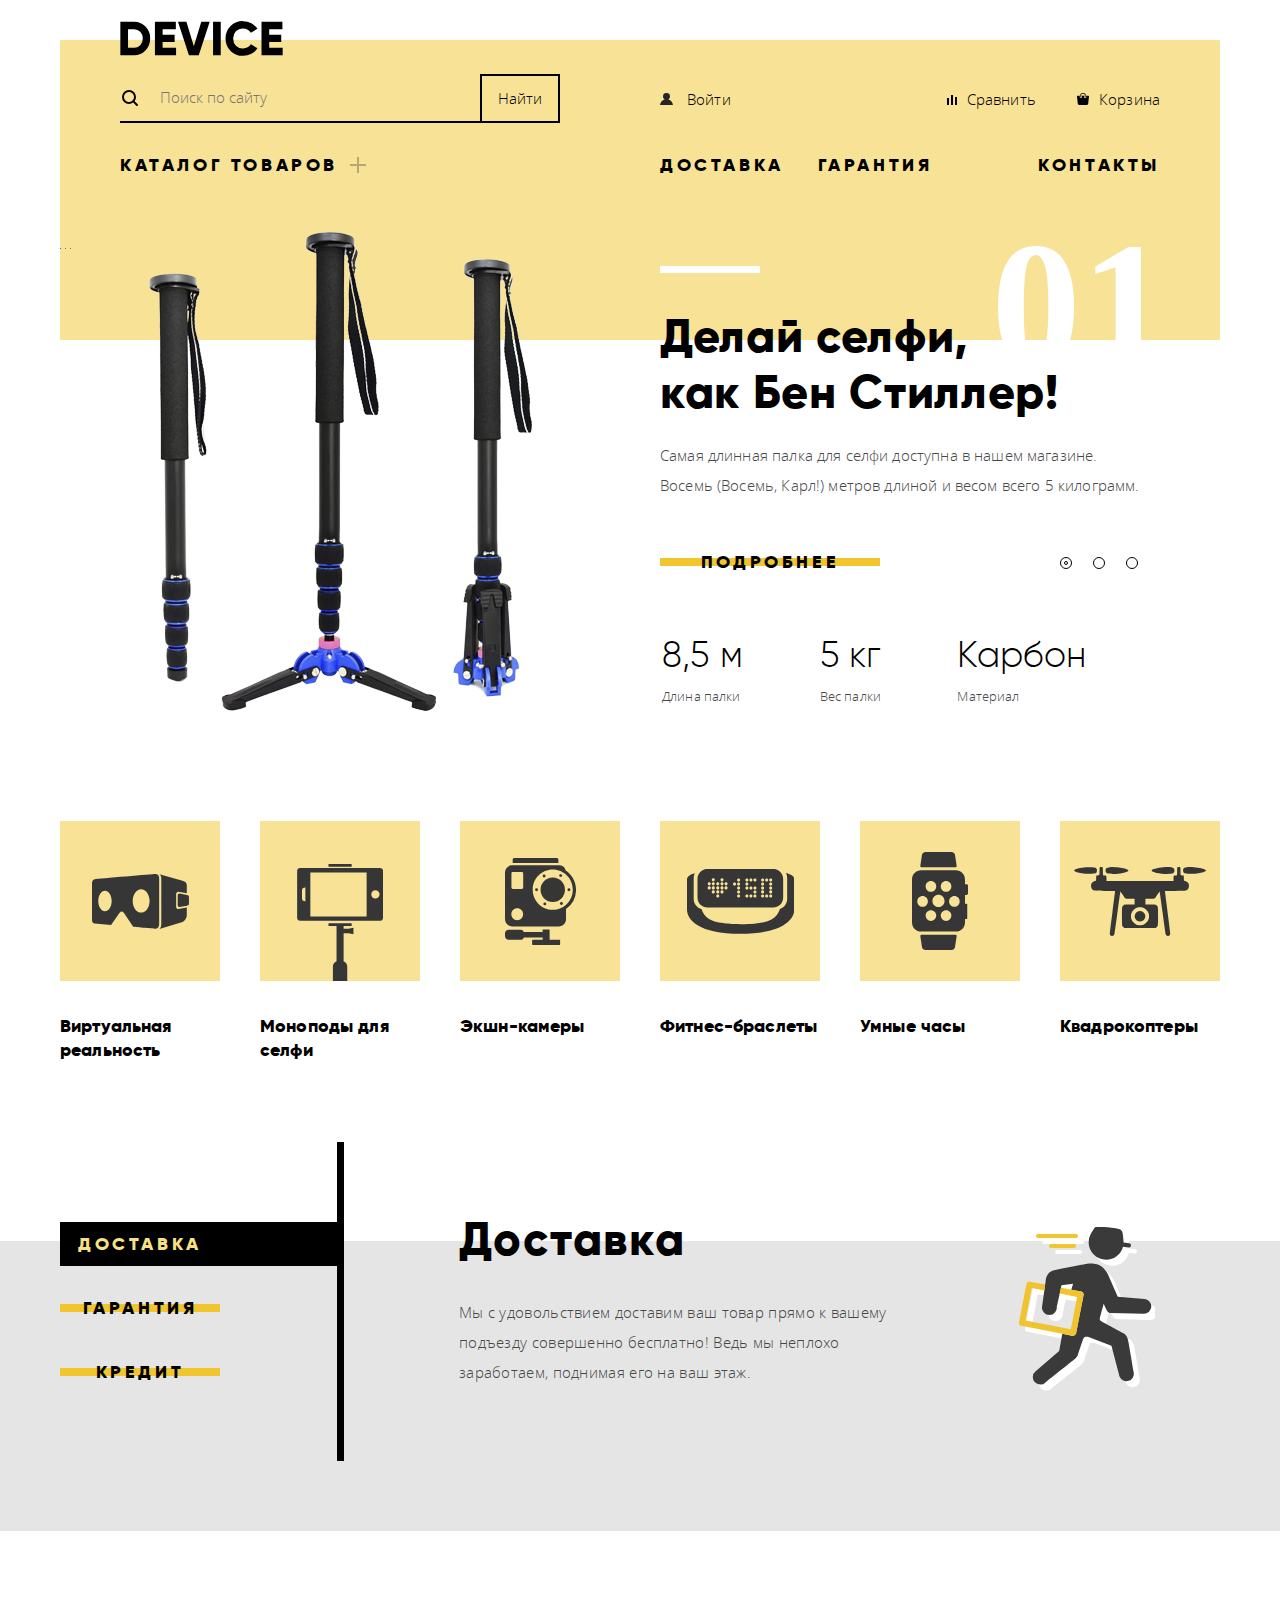
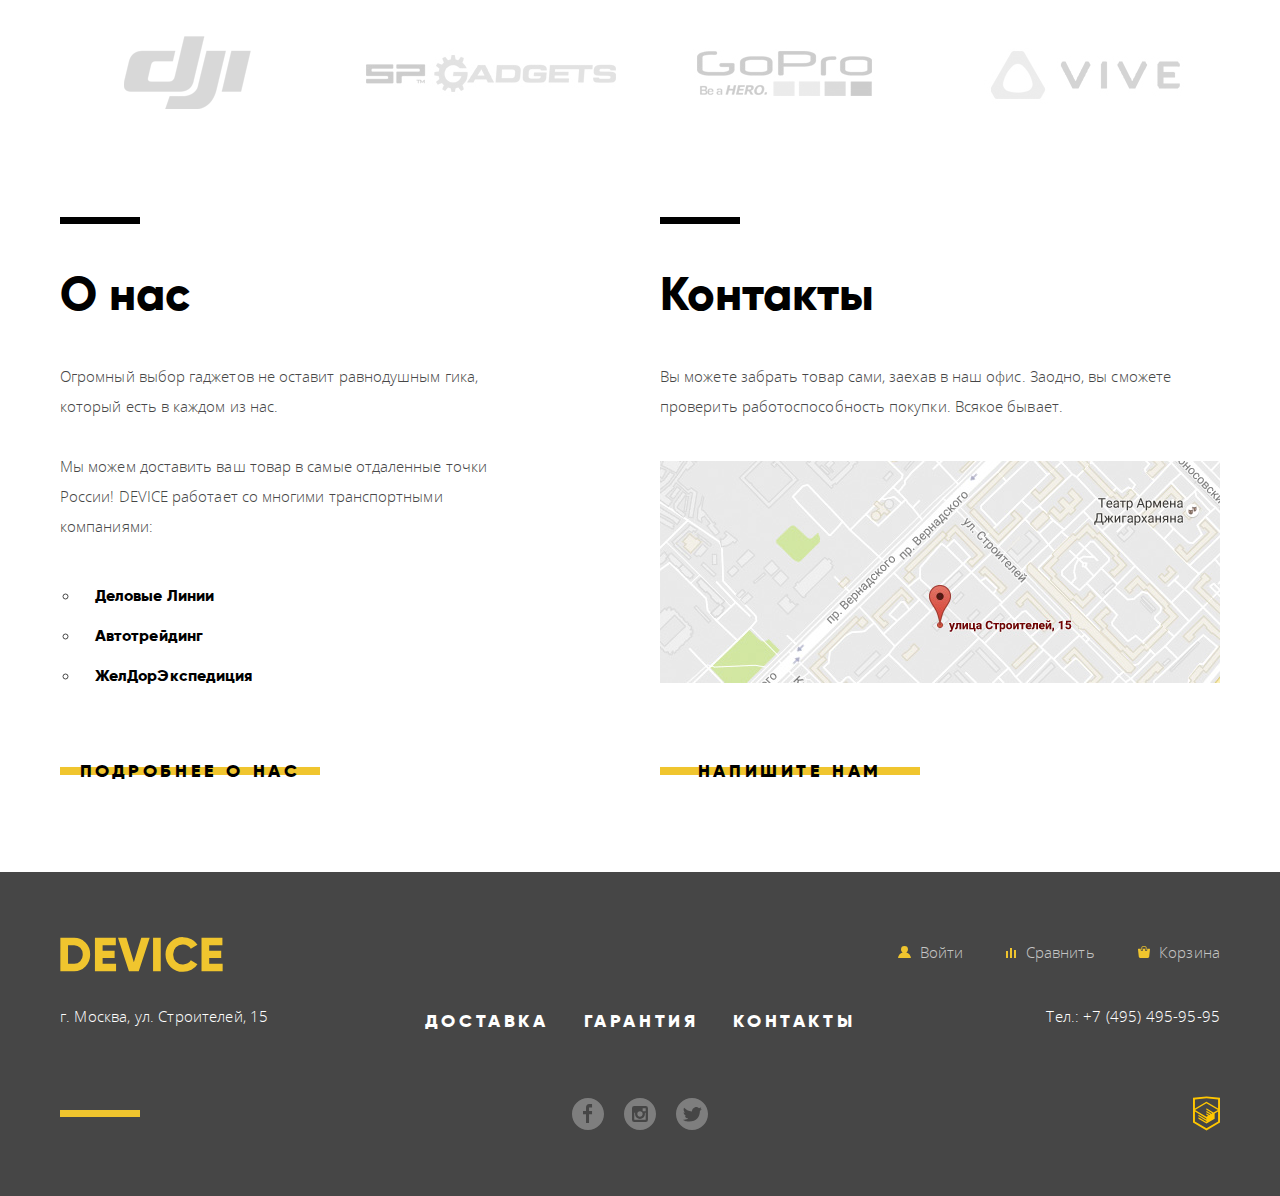
==== index.html @ 7c91aa35 "Д3, Б10, Б11, Д7, Б12(не удалось выполнить фокусирование OUTLINE для IE), Д19 (частично: не удалось " ====
<!DOCTYPE html>
<html lang="ru">
  <head>
    <meta charset="utf-8">
    <title>HTML Academy: Девайс</title>
    <link href="css/normalize.css" rel="stylesheet">
    <link href="css/style.css" rel="stylesheet">
  </head>
  <body class="main">
    <header class="main-header">
      <nav class="header-navigation">
        <a class="header-logo" href="index.html">
          <img src="img/content/logo-device.svg" alt="Логотип интернет-магазина Device" width="163" height="35">
        </a>
        <div class="first-line-wrapper">
          <form class="search-navigation" action="https://echo.htmlacademy.ru" method="get">
              <input type="search" name="site-search" placeholder="Поиск по сайту" autofocus>
              <button>Найти</button>
          </form>
          <ul class="header-user-navigation">
            <li><a class="login-link" href="login-link.html">Войти</a></li>
            <li><a class="compare" href="compare.html">Сравнить</a></li>
            <li><a class="cart" href="cart.html">Корзина</a></li>
          </ul>
        </div>
        <div class="header-site-navigation">
          <div><a href="device-catalog.html">Каталог товаров</a>
            <ul class="header-catalog hidden">
              <li><a href="virtual-reality.html">Виртуальная реальность</a></li>
              <li><a href="device-catalog.html">Моноподы для селфи</a></li>
              <li><a href="action-cams.html">Экшн-камеры</a></li>
              <li><a href="trackers.html">Фитнес-браслеты</a></li>
              <li><a href="smart-watches.html">Умные часы</a></li>
              <li class="wrap-line">Перенос</li>
              <li><a href="copters.html">Квадрокоптеры</a></li>
            </ul>
          </div>
          <div>
            <ul class="header-services">
              <li><a href="delivery.html">Доставка</a></li>
              <li><a href="warranty.html">Гарантия</a></li>
              <li><a href="contacts.html">Контакты</a></li>
            </ul>
          </div>
        </div>
      </nav>
    </header>
    <main>
      <div class="container">
        <h1 class="visually-hidden">Интернет-магазин Device</h1>
        <article class="product-slider">
          <h2 class="visually-hidden">Рекомендуем</h2>
          <input type="radio" name="slider" id="slide-1" checked>
          <input type="radio" name="slider" id="slide-2">
          <input type="radio" name="slider" id="slide-3">
          <div class="slider-navigation">
            <label for="slide-1" class="radio-control">Монопод как у Бена Стиллера</label>
            <label for="slide-2" class="radio-control">Фитнес-трекер для правильного похудения</label>
            <label for="slide-3" class="radio-control">Жалящий и летающий коптер</label>
          </div>
          <ul class="slider-list">
            <li class="slider-item monopod">
              <span>
                <img class="product-photo" src="img/content/slider-1.png" alt="Селфи-палка" width="384" height="486">
              </span>
              <div class="product-description">
                <h3>Делай селфи,<br>
                  как Бен Стиллер!</h3>
                <p class="product-info">Самая длинная палка для селфи доступна в нашем магазине.
                  Восемь (Восемь, Карл!) метров длиной и весом всего 5 килограмм.</p>
                <a class="link" href="product-1.html">Подробнее</a>
                <table class="product-features">
                  <tr>
                    <th>8,5 м</th>
                    <th>5 кг</th>
                    <th>Карбон</th>
                  </tr>
                  <tr>
                    <td>Длина палки</td>
                    <td>Вес палки</td>
                    <td>Материал</td>
                  </tr>
                </table>
              </div>
            </li>
            <li class="slider-item tracker">
              <span>
                <img class="product-photo" src="img/content/slider-2.png" alt="Фитнес-браслет" width="345" height="485">
              </span>
              <div class="product-description">
                <h3>Худеем<br>правильно!</h3>
                <p class="product-info">Мотивирующие фитнес-браслеты помогут найти в себе силы не пропускать занятия и соблюдать диету.</p>
                <a class="link" href="product-2.html">Подробнее</a>
                <table class="product-features">
                  <tr>
                    <th>48 часов</th>
                  </tr>
                  <tr>
                    <td>Без подзарядки</td>
                  </tr>
                </table>
              </div>
            </li>
            <li class="slider-item copter">
              <span>
                <img class="product-photo" src="img/content/slider-3.png" alt="Квадрокоптер" width="526" height="334">
              </span>
              <div class="product-description">
                <h3>Порхает как бабочка, жалит как пчела!</h3>
                <p class="product-info">Этот обычный, на первый взгляд, квадрокоптер оснащен мощным лазером, замаскированным под стандартную камеру.</p>
                <a class="link" href="product-3.html">Подробнее</a>
                <table class="product-features">
                  <tr>
                    <th>800 м</th>
                    <th>50 м</th>
                  </tr>
                  <tr>
                    <td>Дальность полета</td>
                    <td>Радиус поражения</td>
                  </tr>
                </table>
              </div>
            </li>
          </ul>
        </article>
        <section class="main-catalog">
          <h2 class="visually-hidden">Каталог</h2>
          <ul>
            <li class="catalog-li">
              <a href="virtual-reality.html">
                <span></span>
                Виртуальная реальность</a>
            </li>
            <li class="catalog-li">
              <a href="device-catalog.html">
                <span></span>
                Моноподы для селфи</a>
            </li>
            <li class="catalog-li">
              <a href="action-cams.html">
                <span></span>
                Экшн-камеры</a>
            </li>
            <li class="catalog-li">
              <a href="trackers.html">
                <span></span>
                Фитнес-браслеты</a>
            </li>
            <li class="catalog-li">
              <a href="smart-watches.html">
                <span></span>
                Умные часы</a>
            </li>
            <li class="catalog-li">
              <a href="copters.html">
                <span></span>
                Квадрокоптеры</a>
            </li>
          </ul>
        </section>
      </div>
      <section class="services">
        <div class="container">
          <h2 class="visually-hidden">Сервис</h2>
          <input type="radio" name="services-controls" id="delivery" checked>
          <input type="radio" name="services-controls" id="warranty">
          <input type="radio" name="services-controls" id="credit">
          <div class="service-navigation">
            <label for="delivery" class="service-button link">Доставка</label>
            <label for="warranty" class="service-button link">Гарантия</label>
            <label for="credit" class="service-button link">Кредит</label>
          </div>
          <ul class="service-description">
            <li class="service-item">
              <h3>Доставка</h3>
              <p class="service-info">
                Мы с удовольствием доставим ваш товар прямо к вашему
                подъезду совершенно бесплатно! Ведь мы неплохо
                заработаем, поднимая его на ваш этаж.
              </p>
            </li>
            <li class="service-item">
              <h3>Гарантия</h3>
              <p class="service-info">
                Если из-за возгорания купленного у нас товара у вас сгорит
                дом — не переживайте, мы выдадим вам новый.
                Товар, не дом, конечно же.
              </p>
            </li>
            <li class="service-item">
              <h3>Кредит</h3>
              <p class="service-info">
                Залезть в долговую яму стало проще! Кредитные
                консультанты подберут для вас наиболее выгодные
                условия кредита. Выгодные для нашего банка, разумеется.
              </p>
            </li>
          </ul>
        </div>
      </section>
      <section class="brands">
        <h2 class="visually-hidden">Бренды</h2>
        <ul class="brands-list">
          <li class="brandlist-item dji">
            <a href="DJI.html">
              <img src="img/content/logo-1.png" alt="Логотип DJI" width="260" height="100">
            </a>
          </li>
          <li class="brandlist-item spgadgets">
            <a href="SPgadjets.html">
              <img src="img/content/logo-2.png" alt="Логотип SPgadgets" width="260" height="100">
            </a>
          </li>
          <li class="brandlist-item gopro">
            <a href="gopro.html">
              <img src="img/content/logo-3.png" alt="Логотип GoPro" width="260" height="100">
            </a>
          </li>
          <li class="brandlist-item vive">
            <a href="vive.html">
              <img src="img/content/logo-4.png" alt="Логотип Vive" width="260" height="100">
            </a>
          </li>
        </ul>
      </section>
      <div class="container">
        <section class="info-contacts">
          <h2 class="visually-hidden">О компании</h2>
          <section class="info">
            <h3>О нас</h3>
            <p>
              Огромный выбор гаджетов не оставит равнодушным гика,
              который есть в каждом из нас.
            </p>
            <p>
              Мы можем доставить ваш товар в самые отдаленные точки
              России! DEVICE работает со многими транспортными компаниями:
            </p>
            <ul class="couriers">
              <li class="couriers-item">
                <a href="https://www.dellin.ru/" target="blank">Деловые Линии</a>
              </li>
              <li class="couriers-item">
                <a href="http://www.autotrading.ru/" target="blank">Автотрейдинг</a>
              </li>
              <li class="couriers-item">
                <a href="https://www.jde.ru/" target="blank">ЖелДорЭкспедиция</a>
              </li>
            </ul>
            <a class="link" href="about.html">Подробнее о нас</a>
          </section>
          <section class="contacts">
            <h3>Контакты</h3>
            <p>
              Вы можете забрать товар сами, заехав в наш офис. Заодно, вы сможете проверить работоспособность покупки. Всякое бывает.
            </p>
            <button class="mapping">
              <img class="thumb" src="img/content/map.jpg" alt="Миниатюра карты месторасположения офиса интернет-магазина Девайс" width="560" height="222">
            </button>
            <button class="link feedback">Напишите нам</button>
          </section>
        </section>
      </div>
    </main>
    <footer class="main-footer">
      <nav class="footer-navigation">
        <ul class="footer-user-navigation">
          <li>
            <a class="footer-logo" href="index.html">
              <svg xmlns="http://www.w3.org/2000/svg" viewBox="0 0 164 35" width="163" height="35">
                <path d="m0.35 0.7v33.6h13.532a15.723 15.723 0 0 0 11.72-4.824 16.464 16.464 0 0 0 4.712-11.976 16.465 16.465 0 0 0-4.712-11.976 15.723 15.723 0 0 0-11.72-4.824zm7.733 26.208v-18.819h5.8a8.648 8.648 0 0 1 6.5 2.568 9.412 9.412 0 0 1 2.489 6.84 9.41 9.41 0 0 1-2.489 6.84 8.646 8.646 0 0 1-6.5 2.568h-5.8zm34.8-5.952h12.082v-7.3h-12.086v-5.567h13.291v-7.389h-21.024v33.6h21.265v-7.392h-13.532v-5.952zm36.343 13.344 11.019-33.6h-8.458l-7.491 24.72-7.491-24.72h-8.457l11.019 33.6zm14.4 0h7.733v-33.6h-7.733zm38.615-1.416a15.514 15.514 0 0 0 6.041-5.688l-6.67-3.84a7.488 7.488 0 0 1-3.165 3.024 9.874 9.874 0 0 1-4.664 1.1 9.594 9.594 0 0 1-7.177-2.736 9.907 9.907 0 0 1-2.682-7.248 9.908 9.908 0 0 1 2.682-7.248 9.594 9.594 0 0 1 7.177-2.736 9.914 9.914 0 0 1 4.64 1.08 7.6 7.6 0 0 1 3.189 3.048l6.67-3.84a15.881 15.881 0 0 0-6.09-5.688 17.419 17.419 0 0 0-8.409-2.088 17.12 17.12 0 0 0-17.592 17.472 17.12 17.12 0 0 0 17.589 17.476 17.519 17.519 0 0 0 8.458-2.088zm17.881-11.928h12.082v-7.3h-12.085v-5.567h13.29v-7.389h-21.022v33.6h21.264v-7.392h-13.532v-5.952z"/>
              </svg>
            </a>
          </li>
          <li>
            <ul>
              <li class="login-link">
                <a href="login-link.html">
                  <svg xmlns="http://www.w3.org/2000/svg" width="13" height="12" viewBox="0 0 13 12"><path d="M.032 12h12.937c-.163-2.643-2.074-4.837-4.671-5.543a3.47 3.47 0 0 0 1.687-2.972 3.485 3.485 0 0 0-6.97 0c0 1.264.68 2.361 1.688 2.972C2.106 7.163.194 9.357.032 12z"/>
                  </svg>
                  Войти
                </a>
              </li>
              <li class="compare">
                <a href="compare.html">
                  <svg xmlns="http://www.w3.org/2000/svg" width="10" height="10" viewBox="0 0 10 10"><path d="M8 2h1.984v8H8zM0 3h1.984v7H0zM4 0h2v10H4z"/>
                  </svg>
                  Сравнить
                </a>
              </li>
              <li class="cart">
                <a href="cart.html">
                  <svg version="1.1" id="Layer_1" xmlns="http://www.w3.org/2000/svg" xmlns:xlink="http://www.w3.org/1999/xlink" x="0px" y="0px" width="12px" height="12px" viewBox="0 0 12 12" enable-background="new 0 0 12 12" xml:space="preserve">
                    <g>
                    <path d="M11.864,3.017c-0.082-0.098-0.203-0.154-0.327-0.154H9.225V4.09c0,0.563-0.484,1.022-1.08,1.022
                     c-0.594,0-1.078-0.458-1.078-1.022V2.863H4.909V4.09c0,0.563-0.485,1.022-1.08,1.022c-0.595,0-1.078-0.458-1.078-1.022V2.863H0.438
                     c-0.125,0-0.243,0.056-0.327,0.154C0.028,3.115-0.012,3.245,0.003,3.375l0.776,7.134c0.015,0.806,0.642,1.455,1.411,1.455h7.595
                     c0.77,0,1.396-0.649,1.411-1.455l0.776-7.134C11.987,3.245,11.946,3.115,11.864,3.017z"/>
                    <path d="M3.829,4.499c0.239,0,0.433-0.184,0.433-0.409V1.84c0-0.632,0.672-1.022,1.295-1.022h1.079
                     c0.655,0,1.078,0.401,1.078,1.022v2.25c0,0.225,0.194,0.409,0.431,0.409c0.239,0,0.433-0.184,0.433-0.409V1.84
                     C8.577,0.773,7.761,0,6.636,0H5.557C4.367,0,3.398,0.826,3.398,1.84v2.25C3.398,4.315,3.592,4.499,3.829,4.499z"/>
                    </g>
                  </svg>
                  Корзина
                </a>
              </li>
            </ul>
          </li>
        </ul>
        <div class="site-navigation-wrapper">
          <p class="address">г. Москва, ул. Строителей, 15</p>
          <ul class="footer-site-navigation">
            <li>
              <a href="delivery.html">Доставка</a>
            </li>
            <li>
              <a href="warranty.html">Гарантия</a>
            </li>
            <li>
              <a href="contacts.html">Контакты</a>
            </li>
          </ul>
          <p class="footer-phone">
            Тел.: +7 (495) 495-95-95
          </p>
        </div>
        <div class="site-navigation-wrapper social">
          <svg class="footer-rect" width="80px" height="7px">
            <rect x="0" y="0" width="80" height="7" style="fill:rgb(240, 197, 46)"/>
          </svg>
          <ul class="footer-social">
            <li class="footer-social-item">
              <a href="fb.device.html">
                <img src="img/icons/fb.svg" alt="Сообщество покупателей и любителей интернет-магазина Девайс в Фейсбуке" width="32" height="32">
              </a>
            </li>
            <li class="footer-social-item">
              <a href="insta.device.html">
                <img src="img/icons/instagram.svg" alt="Фан-страница ценителей интернет-магазина Девайс во Вконтакте" width="32" height="32">
              </a>
            </li>
            <li class="footer-social-item">
              <a href="twit.device.html">
                <img src="img/icons/twitter.svg" alt="Публичная страница интернет-магазина Девайс в Твиттере" width="32" height="32">
              </a>
            </li>
          </ul>
          <p class="footer-copyright">
            <b class="visually-hidden">Разработано</b>
            <a href="https://htmlacademy.ru/intensive/htmlcss">
              <img src="img/icons/logo-html.svg" alt="HTML Academy" width="27" height="35">
            </a>
          </p>
        </div>
      </nav>
    </footer>

    <section class="modal write-us">
      <h2 class="visually-hidden">Напишите нам</h2>
      <button class="button close">
        <img src="img/icons/modal-close.svg" alt="Закрыть" width="55" height="55">
      </button>
      <form class="popup" action="https://echo.htmlacademy.ru" method="post">
        <p class="write-item">
          <label for="name">Ваше имя:</label>
          <input type="text" name="name-surname" id="name" placeholder="Имя Фамилия" required>
        </p>
        <p class="write-item">
          <label for="mail">Ваш e-mail:</label>
          <input type="email" name="e-mail" id="mail" placeholder="email@example.com" pattern="[a-z0-9._%+-]+@[a-z0-9.-]+\.[a-z]{2,4}$" required>
        </p>
        <p class="textarea-item">
          <label for="text">Текст письма</label>
          <textarea id="text" name="letter" minlength="10" placeholder="В свободной форме" required></textarea>
        </p>
        <button class="link" type="submit">Отправить</button>
      </form>
    </section>
    <section class="modal map">
      <h2 class="visually-hidden">Карта</h2>
      <button class="button close">
        <img src="img/icons/modal-close.svg" alt="Закрыть" width="55" height="55">
      </button>
      <img class="map-full" src="img/content/map-big.jpg" alt="Интернет-магазин Девайс находится по адресу г. Москва, ул. Строителей, 15" width="960" height="560">
    </section>
    <script src="./js/script.js"></script>
  </body>
</html>
---- css/style.css ----
@font-face {
  font-family: "gilroylight";
  src: local("gilroylight"),
       url("../fonts/gilroylight.woff2") format('woff2'),
       url("../fonts/gilroylight.woff") format('woff');
  font-weight: 300;
  font-style: normal;
}

@font-face {
  font-family: "gilroyextrabold";
  src: local("gilroyextrabold"),
       url("../fonts/gilroyextrabold.woff2") format('woff2'),
       url("../fonts/gilroyextrabold.woff") format('woff');
  font-weight: 900;
  font-style: normal;
}

@font-face {
  font-family: "open_sanslight";
  src: local("open_sanslight"),
       url("../fonts/opensanslight.woff2") format('woff2'),
       url("../fonts/opensanslight.woff2") format('woff');
  font-weight: 100;
  font-style: normal;
}

@font-face {
  font-family: "open_sans";
  src: local("open_sans"),
       url("../fonts/opensans.woff2") format('woff2'),
       url("../fonts/opensans.woff") format('woff');
  font-weight: 300;
  font-style: normal;
}

body {
  margin: 0;
  padding: 0;
  font-family: "open_sanslight", "Arial", sans-serif;
  font-size: 15px;
  letter-spacing: 0.014em;
  line-height: 30px;
  font-weight: 300;
  letter-spacing: 0.01em;
  color: rgba(0, 0, 0, 0.3);
}

a {
  text-decoration: none;
}

.visually-hidden {
  position: absolute;
  width: 1px;
  height: 1px;
  margin: -1px;
  border: 0px;
  padding: 0px;
  clip: rect(0 0 0 0);
  overflow: hidden;
}

.link {
  display: inline-block;
  vertical-align: middle;
  position: relative;
  z-index: 0;
  width: 44%;
  padding: 10px 0;
  font-family: "gilroyextrabold", "Arial", sans-serif;
  font-size: 18px;
  line-height: 24px;
  letter-spacing: 0.2em;
  color: rgb(0, 0, 0);
  font-weight: bold;
  text-transform: uppercase;
  text-align: center;
}

.link::before {
  content: " ";
  position: absolute;
  z-index: -1;
  width: 100%;
  height: 18.286%;
  top: 50%;
  left: 0;
  transform: translateY(-50%);
  vertical-align: middle;
  background-color: rgb(240, 197, 46);
  transition: height 0.3s;
}

.link:hover::before,
.link:focus::before,
.link:active::before {
  height: 100%;
}

.link:active {
  color: rgba(0, 0, 0, 0.3);
}

.main-header {

}

.header-navigation {
  width: 1160px;
  min-height: 300px;
  margin: 40px auto 0;
  padding: 0 60px;
  padding-top: 1px;
  box-sizing: border-box;
  font-size: 15px;
  line-height: 30px;
  letter-spacing: 0.01em;
  color: rgba(0, 0, 0, 0.3);
  background-color: rgb(247, 226, 150);
}

.header-logo {
  display: block;
  width: 163px;
  height: 35px;
  margin-bottom: 18px;
  margin-top: -20px;
}

.header-logo:hover,
.header-logo:focus {
  opacity: 0.6;
}

.header-logo:active {
  opacity: 0.3;
}

.search-navigation {
  display: flex;
  position: relative;
  width: 50%;
  margin-right: 40px;
}

.search-navigation input[type="search"] {
  width: 360px;
  padding-left: 40px;
  color: rgba(0, 0, 0, 0.3);
  background: transparent;
  border: none;
  border-bottom: 2px solid transparent;
}

.search-navigation input[type="search"]:hover {
  color: rgba(0, 0, 0, 0.6);
  outline: none;
}

.search-navigation input[type="search"]:focus {
  color: rgb(0, 0, 0);
  outline: none;
  border-bottom: 2px solid rgb(0, 0, 0);
}

.search-navigation::before {
  content: " ";
  width: 16px;
  height: 16px;
  position: absolute;
  top: 16px;
  left: 2px;
  background-image: url("../img/icons/search.svg");
  background-repeat: no-repeat;
}

.search-navigation button {
  width: 80px;
  min-height: 49px;
  box-sizing: border-box;
  background-color: transparent;
  border: 2px solid rgb(0, 0, 0);
  opacity: 0;
  pointer-events: none;
  word-wrap: break-word;
}

.search-navigation button:focus {
  opacity: 1;
  pointer-events: auto;
}

.search-navigation input:focus + button {
  opacity: 1;
  pointer-events: auto;
}

.search-navigation button:hover {
  background-color: rgb(0, 0, 0);
  color: rgb(255, 255, 255);
}

.search-navigation button:active {
  background-color: rgb(0, 0, 0);
  color: rgba(255, 255, 255, 0.3);
}

.first-line-wrapper {
  display: flex;
  justify-content: space-between;
  margin-bottom: 27px;
  align-items: center;
}

.header-user-navigation {
  width: 50%;
  flex-wrap: wrap;
}

.header-user-navigation,
.header-site-navigation {
  list-style: none;
  display: flex;
  padding: 0;
  margin: 0;
}

.header-user-navigation li:not(:first-child) {
  margin-left: 41px;
}

.header-user-navigation .login-out {
  position: relative;
  left: -25px;
  opacity: 0.3;
}

.header-user-navigation .login-out:hover,
.header-user-navigation .login-out:focus {
  opacity: 1;
}

.header-user-navigation .login-out:active {
  opacity: 0.3;
}

.header-user-navigation li:first-child {
  margin-right: auto;
}

.header-user-navigation .login-link::before {
  content: " ";
  display: inline-flex;
  width: 13px;
  height: 12px;
  margin-right: 14px;
  background: url("../img/icons/user.svg") no-repeat;
}

.header-user-navigation .compare::before {
  content: " ";
  display: inline-flex;
  width: 10px;
  height: 10px;
  margin-right: 10px;
  background: url("../img/icons/compare.svg") no-repeat;
}

.header-user-navigation .cart::before {
  content: " ";
  display: inline-flex;
  width: 12px;
  height: 12px;
  margin-right: 10px;
  background: url("../img/icons/cart.svg") no-repeat;
}

.header-user-navigation a,
.header-site-navigation a {
  color: rgb(0, 0, 0);
}

.header-user-navigation a:hover,
.header-user-navigation a:focus,
.header-user-navigation a:hover::before,
.header-user-navigation a:focus::before,
.header-site-navigation a:hover,
.header-site-navigation a:focus {
  opacity: 0.6;
}

.header-user-navigation a:active,
.header-user-navigation a:active::before,
.header-site-navigation a:active {
  opacity: 0.3;
}

.header-site-navigation {
  justify-content: flex-start;
}

.header-site-navigation > div {
 width: 50%;
}

.header-site-navigation div:first-child {
  margin-right: 40px;
}

.header-site-navigation div:first-child > a {
  position: relative;
}

.header-site-navigation div:first-child > a::after {
  content: "";
  display: table;
  background-image: url("../img/icons/plus.svg");
  background-size: cover;
  width: 16px;
  height: 16px;
  position: absolute;
  top: 3px;
  right: -28px;
  opacity: 0.3;
}

.header-services {
  list-style: none;
  margin: 0;
  padding: 0;
  display: flex;
  justify-content: space-between;
  flex-wrap: wrap;
}

.header-services li:nth-child(2) {
  margin-right: 72px;
}

.header-site-navigation a {
  font-family: "gilroyextrabold", "Arial", sans-serif;
  font-size: 18px;
  line-height: 24px;
  letter-spacing: 0.2em;
  text-transform: uppercase;
}

.header-site-navigation div:first-child {
  position: relative;
}

.hidden {
 visibility: hidden;
}

.header-site-navigation div:first-child:hover .hidden {
 visibility: visible;
}

.header-catalog {
  display: flex;
  position: absolute;
  z-index: 2;
  width: 1160px;
  height: 160px;
  left: -60px;
  bottom: -161px;
  box-sizing: border-box;
  padding-left: 60px;
  padding-top: 20px;
  margin: 0;
  flex-direction: column;
  flex-wrap: wrap;
  justify-content: flex-start;
  align-content: flex-start;
  list-style: none;
  background-color: rgb(247, 226, 150);
}

.header-catalog li {
  padding: 0;
  margin: 0;
  margin-bottom: 5px;
  margin-right: 65px;
}

.wrap-line {
  opacity: 0;
  pointer-events: none;
}

.header-catalog a {
  display: block;
  padding: 0;
  margin: 0;
  font-family: "open_sanslight", "Arial", sans-serif;
  font-size: 15px;
  line-height: 36px;
  letter-spacing: 0.01em;
  text-transform: none;
}

main {
  margin-top: -112px;
}

.container {
  width: 1160px;
  box-sizing: border-box;
  margin: 0 auto;
  color: rgb(70, 70, 70);
}

.product-slider {
  margin: 0;
  padding: 0;
  margin-bottom: 107px;
  position: relative;
  min-height: 486px;
}

.product-slider input[type="radio"] {
  width: 1px;
  height: 1px;
  overflow: hidden;
  clip: rect(0, 0, 0, 0);
}

.product-slider::before {
  position: absolute;
  content: " ";
  z-index: 1;
  left: 600px;
  top: 38px;
  width: 100px;
  height: 7px;
  background-image: url("../img/icons/rect1.svg");
  background-color: rgb(255, 255, 255);
}

.slider-navigation {
  position: absolute;
  width: 78px;
  display: flex;
  justify-content: space-between;
  align-items: center;
  bottom: 145px;
  right: 82px;
  z-index: 3;
  font-size: 0;
}

 .radio-control {
  width: 10px;
  height: 10px;
  border-radius: 50%;
  border: 1px solid rgb(0, 0, 0);
}

.product-slider input#slide-1:checked ~ div label[for="slide-1"]::before {
  content: "";
  display: block;
  width: 20%;
  height: 20%;
  position: relative;
  top:30%;
  left:30%;
  border: 1px solid rgb(0, 0, 0);
  border-radius: 50%;
}

.product-slider input#slide-2:checked ~ div label[for="slide-2"]::before {
  content: "";
  display: block;
  width: 20%;
  height: 20%;
  position: relative;
  top:30%;
  left:30%;
  border: 1px solid rgb(0, 0, 0);
  border-radius: 50%;
}

.product-slider input#slide-3:checked ~ div label[for="slide-3"]::before {
  content: "";
  display: block;
  width: 20%;
  height: 20%;
  position: relative;
  top:30%;
  left:30%;
  border: 1px solid rgb(0, 0, 0);
  border-radius: 50%;
}

.product-slider input#slide-1:checked:focus ~ div label:nth-of-type(1) {
  outline-color: rgb(77, 144, 254);
  outline-offset: -2px;
  outline-style: auto;
  outline-width: 5px;
}

.product-slider input#slide-2:checked:focus ~ div label:nth-of-type(2) {
  outline-color: rgb(77, 144, 254);
  outline-offset: -2px;
  outline-style: auto;
  outline-width: 5px;
}
.product-slider input#slide-3:checked:focus ~ div label:nth-of-type(3) {
  outline-color: rgb(77, 144, 254);
  outline-offset: -2px;
  outline-style: auto;
  outline-width: 5px;
}

.slider-list {
  margin: 0;
  padding: 0;
  list-style: none;
  margin-top: -30px;
}

.slider-item {
  display: none;
  flex-direction: row;
  justify-content: space-between;
}

.product-slider input#slide-1:checked ~ ul .monopod {
  display: flex;
}

.product-slider input#slide-2:checked ~ ul .tracker {
  display: flex;
}

.product-slider input#slide-3:checked ~ ul .copter {
  display: flex;
}

.slider-item > span {
  min-width: 560px;
  display: flex;
  justify-content: center;
  align-items: middle;
}

.product-description {
  width: 560px;
  display: flex;
  flex-direction: column;
  align-items: flex-start;
  position: relative;
}

.product-description::after {
  content:" ";
  width: 210px;
  height: 200px;
  position: absolute;
  background-repeat: no-repeat;
  right: 17px;
  top: 10px;
  z-index: 1;
}

.monopod .product-description::after {
  background-image: url("../img/icons/01.svg");
}

.tracker .product-description::after {
  background-image: url("../img/icons/02.svg");
}

.copter .product-description::after {
  background-image: url("../img/icons/03.svg");
}

.slider-item h3 {
  z-index: 2;
  margin-top: 80px;
  margin-bottom: 20px;
  width: 550px;
  min-height: 110px;
  word-wrap: break-word;
  font-family: "gilroyextrabold", "Arial", sans-serif;
  font-size: 47px;
  line-height: 56px;
  letter-spacing: 0.014em;
  color: rgb(0, 0, 0);
}

.slider-item p {
  margin: 0;
  margin-bottom: 40px;
  width: 490px;
  word-wrap: break-word;
}

.product-description .link {
  width: 220px;
  margin-bottom: 45px;
}

.product-features {
  display: table;
  text-align: left;
  vertical-align: middle;
  border: none;
  padding: 0;
  margin: 0;
}

.product-features td {
  padding: 0;
  margin: 0;
  font-family: "open_sanslight", "Arial", sans-serif;
  font-size: 13px;
  font-weight: 300;
  line-height: 20px;
  color: rgb(70, 70, 70);
  padding-top: 5px;
}

.product-features th {
  padding: 0;
  margin: 0;
  padding-right: 75px;
  font-family: "gilroylight", "Arial", sans-serif;
  font-size:  36px;
  font-weight: 300;
  line-height: 48px;
  color: rgb(0, 0, 0);
}

.main-catalog  {
  font-family: "gilroyextrabold", "Arial", sans-serif;
  font-size: 18px;
  line-height: 24px;
  color: rgb(0, 0, 0);
}

.main-catalog ul {
  display: flex;
  padding: 0;
  margin-bottom: 179px;
  list-style: none;
}

.main-catalog a {
  color: rgb(0, 0, 0);
}

.main-catalog span {
  width: 160px;
  height: 160px;
  display: block;
  background-color: rgb(247, 226, 150);
  margin-bottom: 33px;
}

.catalog-li:not(:last-of-type) {
  margin-right: 40px;
}

.catalog-li span::before {
  content:" ";
  display: table;
  width: 160px;
  height: 160px;
  background-repeat: no-repeat;
  background-position: 50% 50%;
}

.catalog-li:first-of-type span::before {
  background-image: url("../img/icons/popular-1.svg");

}

.catalog-li:nth-of-type(2) span::before {
  background-image: url("../img/icons/popular-2.svg");
  background-position: 50% 100%;
}

.catalog-li:nth-of-type(3) span::before {
  background-image: url("../img/icons/popular-3.svg");
}

.catalog-li:nth-of-type(4) span::before {
  background-image: url("../img/icons/popular-4.svg");
}

.catalog-li:nth-of-type(5) span::before {
  background-image: url("../img/icons/popular-5.svg");
}

.catalog-li:nth-of-type(6) span::before {
  background-image: url("../img/icons/popular-6.svg");
}

.catalog-li:active a,
.catalog-li:active span::before {
  opacity: 0.3
}

.catalog-li span:hover,
.catalog-li span:focus,
.catalog-li span:active {
  background-color: rgb(240, 197, 46);
}

.services {
  margin: 0;
  padding: 0;
  min-height: 288px;
  padding-top: 1px;
  margin-bottom: 93px;
  background-color: rgb(229, 229, 229);
}

.services .container {
  width: 1160px;
  margin: 0 auto;
  margin-top: -100px;
  padding: 0;
  display: flex;
  flex-direction: row;
}

.services input {
  position: absolute;
  width: 1px;
  height: 1px;
  overflow: hidden;
  clip: rect(0, 0, 0, 0);
}

.service-navigation {
  margin: 0;
  padding: 0;
  width: 284px;
  box-sizing: border-box;
  min-height: 319px;
  display: flex;
  flex-direction: column;
  border-right: 7px solid rgb(0, 0, 0);
  margin-bottom: 70px;
  padding-top: 80px;
}

.service-button {
  display: block;
  width: 160px;
  text-align: center;
  border: none;
  background-color: transparent;
}

.service-button:not(:last-of-type) {
  margin-bottom: 20px;
}

.service-description {
  margin: 0;
  padding: 0;
  padding-left: 115px;
  padding-bottom: 80px;
  list-style: 0;
  width: 876px;
  min-height: 319px;
  box-sizing: border-box;
  background-color: inherit;
}

.service-item {
  display: none;
  min-width: 700px;
}

.service-item h3 {
  position: relative;
  margin: 0;
  padding: 0;
  margin-top: 73px;
  margin-bottom: 34px;
  font-family: "gilroyextrabold", "Arial", sans-serif;
  font-size: 47px;
  line-height: 48px;
  color: rgb(0, 0, 0);
  letter-spacing: 0.04em;
}

.service-item p {
  letter-spacing: 0.02em;
  width: 440px;
  margin: 0;
  padding: 0;
}

.service-description h3::after {
  content: " ";
  position: absolute;
  z-index: 1;
  display: table;
  right: 65px;
  bottom: -128px;
}

.service-item:nth-of-type(1) h3::after {
  width: 136px;
  height: 164px;
  background-image: url(../img/icons/delivery.svg);
}

.service-item:nth-of-type(2) h3::after {
  background-image: url(../img/icons/warranty.svg);
  width: 170px;
  height: 194px;
}

.service-item:nth-of-type(3) h3::after {
  background-image: url(../img/icons/credit.svg);
  width: 155px;
  height: 185px;
}

.services input#delivery:checked:focus ~ div .link:first-of-type {
  outline-color: rgb(77, 144, 254);
  outline-offset: -2px;
  outline-style: auto;
  outline-width: 5px;
}

.services input#warranty:checked:focus ~ div .link:nth-of-type(2) {
  outline-color: rgb(77, 144, 254);
  outline-offset: -2px;
  outline-style: auto;
  outline-width: 5px;
}

.services input#credit:checked:focus ~ div .link:nth-of-type(3) {
  outline-color: rgb(77, 144, 254);
  outline-offset: -2px;
  outline-style: auto;
  outline-width: 5px;
}

.services input#delivery:checked ~ div .link:first-of-type {
  color: rgb(247, 225, 132);
}

.services input#delivery:checked ~ div .link:first-of-type::before {
  height: 100%;
  width: 277px;
  background-color: rgb(0, 0, 0);
}

.services input#warranty:checked ~ div .link:nth-of-type(2) {
  color: rgb(247, 225, 132);
}

.services input#warranty:checked ~ div .link:nth-of-type(2)::before {
  height: 100%;
  width: 277px;
  background-color: rgb(0, 0, 0);
}

.services input#credit:checked ~ div .link:nth-of-type(3) {
  color: rgb(247, 225, 132);
}

.services input#credit:checked ~ div .link:nth-of-type(3)::before {
  height: 100%;
  width: 277px;
  background-color: rgb(0, 0, 0);
}

.service-button:active {
  color: rgb(247, 225, 132);
}

.service-button:active::before {
  height: 100%;
  width: 277px;
  background-color: rgb(0, 0, 0);
}

.services input#delivery:checked ~ ul li:first-of-type{
  display: block;
}

.services input#warranty:checked ~ ul li:nth-of-type(2){
  display: block;
}

.services input#credit:checked ~ ul li:nth-of-type(3) {
  display: block;
}

.brands {
  margin-bottom: 87px;
}

.brands-list {
  display: flex;
  justify-content: center;
  padding: 0;
  margin: 0;
  list-style: none;
}

.brandlist-item:not(:last-child) {
  margin-right: 40px;
}

.brandlist-item {
  position: relative;
}

.dji:hover::after {
  position: absolute;
  content:"";
  display: table;
  width: 260px;
  height: 100px;
  top: 0;
  left: 0;
  background-image: url("../img/content/logo-1-hover.png");
}

.spgadgets:hover::after {
  position: absolute;
  content:"";
  display: table;
  width: 260px;
  height: 100px;
  top: 0;
  left: 0;
  background-image: url("../img/content/logo-2-hover.png");
}

.gopro:hover::after {
  position: absolute;
  content:"";
  display: table;
  width: 260px;
  height: 100px;
  top: 0;
  left: 0;
  background-image: url("../img/content/logo-3-hover.png");
}

.vive:hover::after {
  position: absolute;
  content:"";
  display: table;
  width: 260px;
  height: 100px;
  top: 0;
  left: 0;
  background-image: url("../img/content/logo-4-hover.png");
}

.info-contacts {
  display: flex;
  justify-content: flex-start;
  margin-bottom: 102px;
}

.info-contacts .link {
  width: 260px;
}

.info-contacts button {
  border: none;
  background-color: transparent;
}

.info,
.contacts {
  display: flex;
  flex-direction: column;
  align-items: flex-start;
  min-height: 550px;
  letter-spacing: 0.005em;
  position: relative;
}

.info {
  width: 600px;
}

.contacts {
  width: 560px;
}
.info h3,
.contacts h3 {
  position: relative;
  font-family: "gilroyextrabold", "Arial", sans-serif;
  font-size: 47px;
  line-height: 48px;
  color: rgb(0, 0, 0);
  margin-top: 50px;
  margin-bottom: 28px;
  letter-spacing: 0;
}

.info h3::before,
.contacts h3::before {
  content: "";
  display: table;
  position: absolute;
  left: 0;
  top: -53px;
  width: 80px;
  height: 7px;
  background-color: rgb(0, 0, 0);
}

.info p {
  max-width: 460px;
}

.contacts p {
  max-width: 560px;
}

.couriers {
  list-style: circle;
  margin: 20px 0 0 20px;
  padding: 0;
}

.couriers a {
  font-family: "gilroyextrabold", "Arial", sans-serif;
  font-size: 16px;
  line-height: 40px;
  color: rgb(0, 0, 0);
  margin-left: 15px;
}

.info-contacts .thumb {
  margin-top: 25px;
}

.info-contacts .link {
  position: absolute;
  bottom: -23px;
}

.contacts .mapping {
  padding: 0;
}

.main-footer {
  display: block;
  background-color: rgb(70, 70, 70);
  width: 100%;
}

.footer-navigation {
  max-width: 1160px;
  min-height: 323px;
  margin: 0 auto;
  padding: 65px 0;
  box-sizing: border-box;
  display: flex;
  flex-direction: column;
  justify-content: flex-start;
  flex-wrap: wrap;
  background-color: inherit;
  font-size: 15px;
  line-height: 30px;
  letter-spacing: 0.01em;
  color: rgb(255, 255, 255);
}

.footer-navigation a {
  color: rgb(255, 255, 255);
}

.footer-navigation ul {
  display: flex;
  padding: 0;
  margin:0;
  list-style: none;
}

.footer-navigation .footer-logo:hover,
.footer-navigation .footer-logo:focus {
  opacity: 0.6;
}

.footer-navigation .footer-logo:active {
  opacity: 0.3;
}
.footer-navigation .footer-user-navigation {
  justify-content: space-between;
  margin-bottom: 25px;
}
.footer-user-navigation ul {
  flex-wrap: wrap;
}

a[href="login-link.html"] + svg {
  margin-right: 10px;
}

.footer-user-navigation li:not(:first-child) {
  margin-left: 43px;
}


.footer-user-navigation .login-out {
  position: relative;
  left: -25px;
  opacity: 0.3;
}

.footer-user-navigation .login-out:hover,
.footer-user-navigation .login-out:focus {
  opacity: 1;
}

.footer-user-navigation .login-out:active {
  opacity: 0.3;
}

.footer-user-navigation a {
  color: rgba(255, 255, 255, 0.7);
}

.footer-user-navigation a:hover,
.footer-user-navigation a:focus {
  color: rgb(255, 255, 255);
}

.footer-user-navigation a:active {
  color: rgba(255, 255, 255, 0.3);
}

.footer-user-navigation svg {
  fill:rgb(240, 197, 46);
  margin-right: 5px;
}

.footer-user-navigation a:hover svg,
.footer-user-navigation a:focus svg {
  opacity: 0.6;
}

.footer-user-navigation a:active svg {
  opacity: 0.3;
}

.site-navigation-wrapper {
  display: flex;
  justify-content: space-between;
  flex-wrap: wrap;
}

.site-navigation-wrapper.social {
  margin-top: 60px;
  align-items: center;
}

.site-navigation-wrapper  p {
  margin: 0;
  padding: 0;
}

.address,
.footer-phone {
  display: flex;
  align-items: center;
  width: 250px;
  height: 20px;
}

.footer-phone {
  justify-content: flex-end;
}

.footer-site-navigation {
  flex-wrap: wrap;
}

.footer-site-navigation li:not(:last-child) {
  margin-right: 35px;
}

.footer-site-navigation a {
  font-family: "gilroyextrabold", "Arial", sans-serif;
  font-size: 18px;
  line-height: 24px;
  letter-spacing: 0.2em;
  text-transform: uppercase;
}

.footer-site-navigation a:hover,
.footer-site-navigation a:focus {
  color: rgba(255, 255, 255, 0.6);
}

.footer-site-navigation a:active {
  color: rgba(255, 255, 255, 0.3);
}

.footer-rect {
  align-self: center;
}

.footer-social {

}

.footer-social li {
  display: inline-flex;
  padding: 0;
  margin: 0;
  margin-right: 20px;
}

.footer-social-item a {
  display: inline-flex;
  padding: 0;
  margin: 0;
  opacity: 0.3;
}

.footer-social-item a:hover,
.footer-social-item a:focus {
  opacity: 0.6;
}

.footer-social-item a:active {
  opacity: 0.1;
}

.footer-copyright {
  height: 35px;
  width: 60px;
  display: flex;
  justify-content: flex-end;
}

.footer-copyright a:hover,
.footer-copyright a:focus {
  opacity: 0.6;
}

.footer-copyright a:active {
  opacity: 0.3;
}

.modal {
  position: fixed;
  z-index: 10;
  width: 960px;
  box-sizing: border-box;
  top: 50%;
  left: 50%;
  transform: translate(-50%, -50%);
  box-shadow: 0 10px 20px 0 rgba(4, 6, 6, 0.2);
}

.write-us {
  display: none;
  min-height: 553px;
  padding: 95px 100px;
  background-color: rgb(255, 255, 255);
}

.map {
  display: none;
  height: 560px;
}

.modal-show {
  display: block;
  animation: bounce 0.6s;
}

.modal-error {
  animation: shake 0.6s;
}

.popup {
  margin: 0;
  padding: 0;
  display: flex;
  flex-direction: row;
  flex-wrap: wrap;
  justify-content: space-between;
}

.write-item {
  width: 360px;
}


.write-item input {
  display: block;
  width: 100%;
  box-sizing: border-box;
  padding: 15px 20px;
  box-sizing: border-box;
}

.textarea-item {
  width: 760px;
}

.textarea-item textarea {
  box-sizing: border-box;
  padding: 15px 20px;
  width: 100%;
  min-height: 155px;
  resize: vertical;
}

.map img {
  padding: 0;
  margin: 0;
  width: 100%;
  height: 100%;
}

.modal .close {
  margin: 0;
  padding: 0;
  position: absolute;
  width: 55px;
  height: 55px;
  border-radius: 50%;
  background: none;
  border: none;
  cursor: pointer;
  font-size: 0;
  right: 20px;
  top: 10px;
  opacity: 0.5;
}

.modal .close:hover,
.modal .close:focus {
  opacity: 1;
}

.modal .close:active {
  opacity: 0.3;
}

.modal label {
  font-family: "gilroyextrabold", "Arial", sans-serif;
  font-size: 18px;
  line-height: 24px;
  color: rgb(0, 0, 0);
}

.modal input,
.modal textarea {
  border:none;
  background-color: rgb(242, 242, 242);
  color: rgba(70, 70, 70, 0.4);
}

.modal input:hover,
.modal textarea:hover {
 background-color: rgb(234, 234, 234);
}

.modal input:focus,
.modal textarea:focus {
  background-color: transparent;
  border: 2px solid rgb(247, 226, 150);
  padding: 13px 18px;
  outline: none;
  color: rgb(70, 70, 70);
}

.modal input:focus:invalid,
.modal textarea:focus:invalid {
  background-color: rgb(246, 218, 218);
}

.modal .link {
  border: none;
  background-color: transparent;
  width: 200px;
}

.inner-page .header-navigation {
  min-height: 186px;
  margin-bottom: 38px;
}

.inner-page main {
  margin-top: 0;
}

.bread {
  display: flex;
  flex-direction: column;
}

.inner-page h1 {
  font-size: 47px;
  font-family: "gilroyextrabold", "Arial", sans-serif;
  color: rgb(0, 0, 0);
  font-weight: bold;
  line-height: 48px;
  letter-spacing: 0.01em;
  padding: 0;
  margin: 0;
  margin-bottom: 20px;
}

.wrapper h2 {
  display: flex;
  height: 70px;
  box-sizing: border-box;
  font-family: "gilroyextrabold", "Arial", sans-serif;
  font-size: 16px;
  line-height: 24px;
  text-transform: uppercase;
  font-weight: bold;
  letter-spacing: 0.2em;
  margin: 0;
  align-items: center;
}

.inner-page .breadcrumbs {
  list-style: none;
  margin: 0;
  padding: 0;
  display: flex;
  margin-bottom: 43px;
}

.breadcrumbs li {
  margin-right: 38px;
  position: relative;
  display: inline-block;
  vertical-align: middle;
  height: 30px;
}

.breadcrumbs li:not(:last-child)::after {
  content: "";
  position: absolute;
  top: 50%;
  right: -20px;
  width: 4px;
  height: 7px;
  background-image: url("../img/icons/nav-arrow.svg");
  background-repeat: no-repeat;
  background-position: 0 0;
  transform: translateY(-50%);
}

.breadcrumbs span {
  font-family: "open_sanslight", "Arial", sans-serif;
  font-size: 14px;
  letter-spacing: 0.014em;
  line-height: 24px;
  font-weight: 300;
  letter-spacing: 0.01em;
  color: rgba(0, 0, 0, 0.3);
}

.breadcrumbs a {
  font-family: "open_sanslight", "Arial", sans-serif;
  font-size: 14px;
  letter-spacing: 0.014em;
  line-height: 24px;
  font-weight: 300;
  letter-spacing: 0.01em;
  color: rgba(0, 0, 0, 0.3);
}

.breadcrumbs a:hover,
.breadcrumbs a:focus {
  color: rgba(0, 0, 0, 0.6);
}

.breadcrumbs a:active {
  color: rgba(0, 0, 0, 0.1);
}

.inner-page .container {
  width: 1160px;
  padding-left: 60px;
  margin: 0 auto;
  display: flex;
  justify-content: space-between;
}

.inner-page .wrapper {
  box-sizing: border-box;
  background-image:
    linear-gradient(to right, rgb(220, 220, 220), rgb(220, 220, 220) 50%, rgb(235, 235, 235) 50%, rgb(235, 235, 235)),
    linear-gradient(to right, rgb(238, 238, 238), rgb(238, 238, 238) 50%, rgb(255, 255, 255) 50%, rgb(255, 255, 255));
  background-repeat: no-repeat, no-repeat;
  background-size: 100% 70px, 100% 100%;
}


.inner-page .filters {
  width: 270px;
}

.filters fieldset {
  border: none;
  margin: 0;
  padding: 0;
  padding-bottom: 26px;
}

.filters fieldset:not(:first-child) {
  margin-bottom: 5px;
}

.filters form {
  margin-top: 70px;
}

.filters legend {
  font-family: "gilroyextrabold", "Arial", sans-serif;
  font-size: 18px;
  line-height: 24px;
  font-weight: bold;
  letter-spacing: 0.01em;
  margin: 0;
  padding: 0;
  padding-top: 12px;
  margin-bottom: 18px;
  width: 200px;
  color: rgb(0, 0, 0);
  border-top: 2px solid rgb(0, 0, 0);
}

.range-lifter {
  width: 200px;
  margin-top: 20px;
}

.range-controls {
  position: relative;
}

.range-lifter .scale {
  width: 100%;
  height: 2px;
  background-color: rgb(219, 219, 219);
}

.range-lifter .bar {
  width: 60%;
  height: 100%;
  background-color: rgb(145, 201, 47);
}

.range-lifter .toggle {
  position: absolute;
  width: 4px;
  height: 4px;
  border-radius: 50%;
  background-color:rgb(171, 171, 171);
  border: 8px solid rgb(255, 255, 255);
  box-shadow: 0 2px 1px 0px rgb(218, 218, 218);
  top: -9px;
  cursor: pointer;
}

.toggle-min {
  left: -5px;
}

.toggle-max {
  right: 36%;
}

.price-controls {
  font-size: 0;
  display: flex;
  justify-content: flex-start;
}

.price-controls label {
  font-family: "open_sanslight", "Arial", sans-serif;
  font-size: 14px;
  line-height: 40px;
  opacity: 0.2;
}

.min-price {
  margin-right: 63px;
}

.filter-item {
  margin: 0;
  padding: 0;
}

.filter-item input {
  position: absolute;
  position: absolute;
  width: 1px;
  height: 1px;
  overflow: hidden;
  clip: rect(0, 0, 0, 0);
}

.filter-item label {
  padding: 0;
  margin: 0;
  padding-left: 40px;
  font-family: "open_sanslight", "Arial", sans-serif;
  font-size: 14px;
  letter-spacing: 0.014em;
  line-height: 40px;
  font-weight: 300;
  letter-spacing: 0.01em;
  color: rgb(0, 0, 0);
  margin-bottom: 20px;
  position: relative;
}

.filter-item input[type="checkbox"] + label::before {
  content: "";
  position: absolute;
  left:0;
  top: calc(50% - 11px);
  width: 27px;
  height: 23px;
  background-image: url("../img/icons/checkbox-off.svg");
  background-repeat: no-repeat;
}

.filter-item input[type="checkbox"]:checked + label::before {
  background-image: url("../img/icons/checkbox-on.svg");
}

.filter-item input:focus + label::before,
.filter-item input:focus + label::after,
.filter-item label:hover::before,
.filter-item label:focus::before {
  opacity: 0.6;
}

.filter-item label:active::before {
  opacity: 1;
}

.filter-item input:checked + label:hover::after,
.filter-item input:checked + label:focus::after {
  opacity: 0.6;
}

.filter-item input[type="radio"] + label::before {
  content: "";
  position: absolute;
  display: inline-block;
  vertical-align: middle;
  width: 20px;
  height: 20px;
  border: 4px solid rgb(0, 0, 0);
  border-radius: 50%;
  top: 0;
  left: 0;
}

.filter-item input[type="radio"]:checked + label::after {
  content: "";
  position: absolute;
  z-index: 5;
  width: 10px;
  height: 10px;
  background-color: rgb(0, 0, 0);
  border-radius: 50%;
  top: 9px;
  left: 9px;
}

.filter-item input[type="radio"]:checked + label:active::after {
  display: none;
}

.filter-item input[type="radio"] + label:active::after {
  content: "";
  position: absolute;
  z-index: 5;
  width: 10px;
  height: 10px;
  background-color: rgb(0, 0, 0);
  border-radius: 50%;
  top: 9px;
  left: 9px;
}

.filter-item input:disabled + label,
.filter-item input:disabled + label::after,
.filter-item input:disabled + label::before {
  opacity: 0.25;
  pointer-events: none;
}

.inner-page h2 {
  margin: 0;
  padding: 23px 0;
  font-weight: bold;
  font-size: 16px;
  line-height: 24px;
  color: rgb(0, 0, 0);
  text-transform: uppercase;
  letter-spacing: 3.8px;
}

.wrapper button {
  width: 200px;
  border: none;
  background-color: transparent;
}

.inner-page .catalog-wrapper {
  margin: 0;
  padding: 0;
  width: 830px;

  display: flex;
  flex-direction: column;
  background-color: rgb(255, 255, 255);
}

.inner-page .sortings {
  display: flex;
  flex-direction: row;
  max-width: 100%;
  box-sizing: border-box;
  min-height: 70px;
  margin-bottom: 70px;
  padding-left: 70px;
  background-color: rgb(235, 235, 235);
}

.sortings ul {
  list-style: none;
  border: none;
  margin: 0;
  padding: 0;
}

.sortings h2 {
  margin-right: 50px;
}

.sortings .sort-order {
  margin-left: auto;
}

.inner-page .sort-type,
.inner-page .sort-order {
  display: flex;
  flex-direction: row;
  align-items: center;
  flex-wrap: wrap;
}

.sort-type li:not(:last-child) {
  margin-right: 30px;
}

.sort-type a {
  font-family: "open_sanslight", "Arial", sans-serif;
  font-size: 14px;
  line-height: 18px;
  letter-spacing: 0.015em;
  text-transform: none;

  color: rgb(0, 0, 0);
  opacity: 0.3;
}

.sort-order {
  width: 40px;
  justify-content: space-between;
}

.sort-order a {
  font-size: 0;
  opacity: 0.3;
}

.sortings .sorted {
  opacity: 1;
}

.sort-order a:hover,
.sort-order a:focus,
.sort-type a:hover,
.sort-type a:focus {
  opacity: 0.6;
}

.sort-order a:active,
.sort-order a:visited,
.sort-type a:active,
.sort-type a:visited {
  opacity: 1;
}

.inner-page .catalog ul {
  list-style: none;
  border: none;
  margin: 0;
  padding: 0;
}

.inner-catalog {
  width: 100%;
  box-sizing: border-box;
  padding-left: 70px;
}

.inner-catalog .catalog-list {
  list-style: none;
  display: flex;
  flex-direction: row;
  flex-wrap: wrap;
  justify-content: space-between;
  margin: 0;
  padding: 0;
}

.catalog-item {
  margin: 0;
  padding: 0;
  display: flex;
  flex-direction: column;
}

.new {
  position: relative;
}

.new::after {
  content: "New";
  position: absolute;
  display: inline-flex;
  width: 60px;
  height: 60px;
  box-sizing: border-box;
  border-radius: 50%;
  justify-content:center;
  align-items:  center;
  top: 30px;
  right: 30px;
  color: rgb(0, 0, 0);
  font-family: "gilroyextrabold", "Arial", sans-serif;
  font-size: 14px;
  line-height: 24px;
  text-transform: uppercase;
  opacity: 0.2;
  font-weight: 800;
  letter-spacing: 0.7px;
  border: 2px solid rgb(0, 0, 0);
  z-index: 1;
}

.catalog-item:not(:nth-child(2n)) {
  margin-right: 40px;
}

.catalog-item h3 {
  font-family: "gilroyextrabold", "Arial", sans-serif;
  font-size: 18px;
  font-weight: bold;
  line-height: 24px;
  letter-spacing: 0.2px;
  max-width: 260px;
}

.catalog-item a {
  color: rgb(0, 0, 0);
  display: block;
  width: 258px;
  word-wrap: unset;
}

.catalog-item .prices {
  margin-top: 15px;
  margin-bottom: 28px;
  width: 100%;
  display: flex;
  justify-content: space-between;
  align-items: baseline;
}

.catalog-item:last-child .prices {
  margin-bottom: 18px;
}

.catalog-item-price {
  font-family: "gilroyLight", "Arial", sans-serif;
  font-size: 16px;
  font-weight: 300;
  line-height: 24px;
  letter-spacing: 0.2px;
  color: rgb(70, 70, 70);
}

.catalog-item-image {
  margin: 0;
  padding: 0;
  max-width: 360px;
  max-height: 380px;
  position: relative;
}

.item-hover {
  background-color: rgba(238, 238, 238, 0.5);
  width: 360px;
  height: 380px;
  z-index: 2;
  display: flex;
  flex-direction: column;
  position: absolute;
  align-items: center;
  opacity:0;
}

.item-hover .link {
  margin-top: 50%;
  margin-bottom: 15px;
}

.item-hover .link:active {
  color: rgba(0, 0, 0, 0.3);
}

.item-hover:hover {
  opacity: 1;
}

.item-hover button:last-child {
  color: rgba(0, 0, 0, 0.5);
}

.item-hover button:last-child:hover,
.item-hover button:last-child:focus {
  color: rgba(0, 0, 0, 1);
}

.item-hover button:last-child:active {
  color: rgba(0, 0, 0, 0.1);
}

.pagination-list {
  box-sizing: border-box;
  width: 100%;
  height: 70px;
  display: flex;
  align-items: center;
  background-color: rgb(235, 235, 235);
  margin-bottom: 75px;
}

.pagination-list a {
  font-family: "gilroyextrabold", "Arial", sans-serif;
  font-size: 16px;
  font-weight: 800;
  line-height: 24px;
  color: rgb(0, 0, 0);
}

.pagination-list ul {
  margin: 0;
  padding:0;
  list-style: none;
  display: flex;
  justify-content: center;
}

.pagination-list > a {
  display: inline-block;
  vertical-align: middle;
  padding: 23px 25px 23px 30px;
  font-size: 16px;
  line-height: 24px;
  text-transform: uppercase;
  letter-spacing: 0.2em;
}

.pagination-list > a:first-of-type {
margin-right: auto;
}

.pagination-list > a:last-of-type {
  margin-left: auto;
}

.pagination-list > a:hover,
.pagination-list > a:focus {
  background-color: rgb(217, 217, 217);
}

.pagination-list > a:active {
  color: rgba(0, 0, 0, 0.3);
}

.pagination-item a {
  opacity: 0.3;
  display: inline-block;
  padding: 23px 15px;
  vertical-align: middle;
}

.pagination-item a:hover,
.pagination-item a:focus {
  opacity: 0.5;
}

.pagination-item a:active {
  opacity: 1;
}

.current-page a{
  opacity: 1;
}
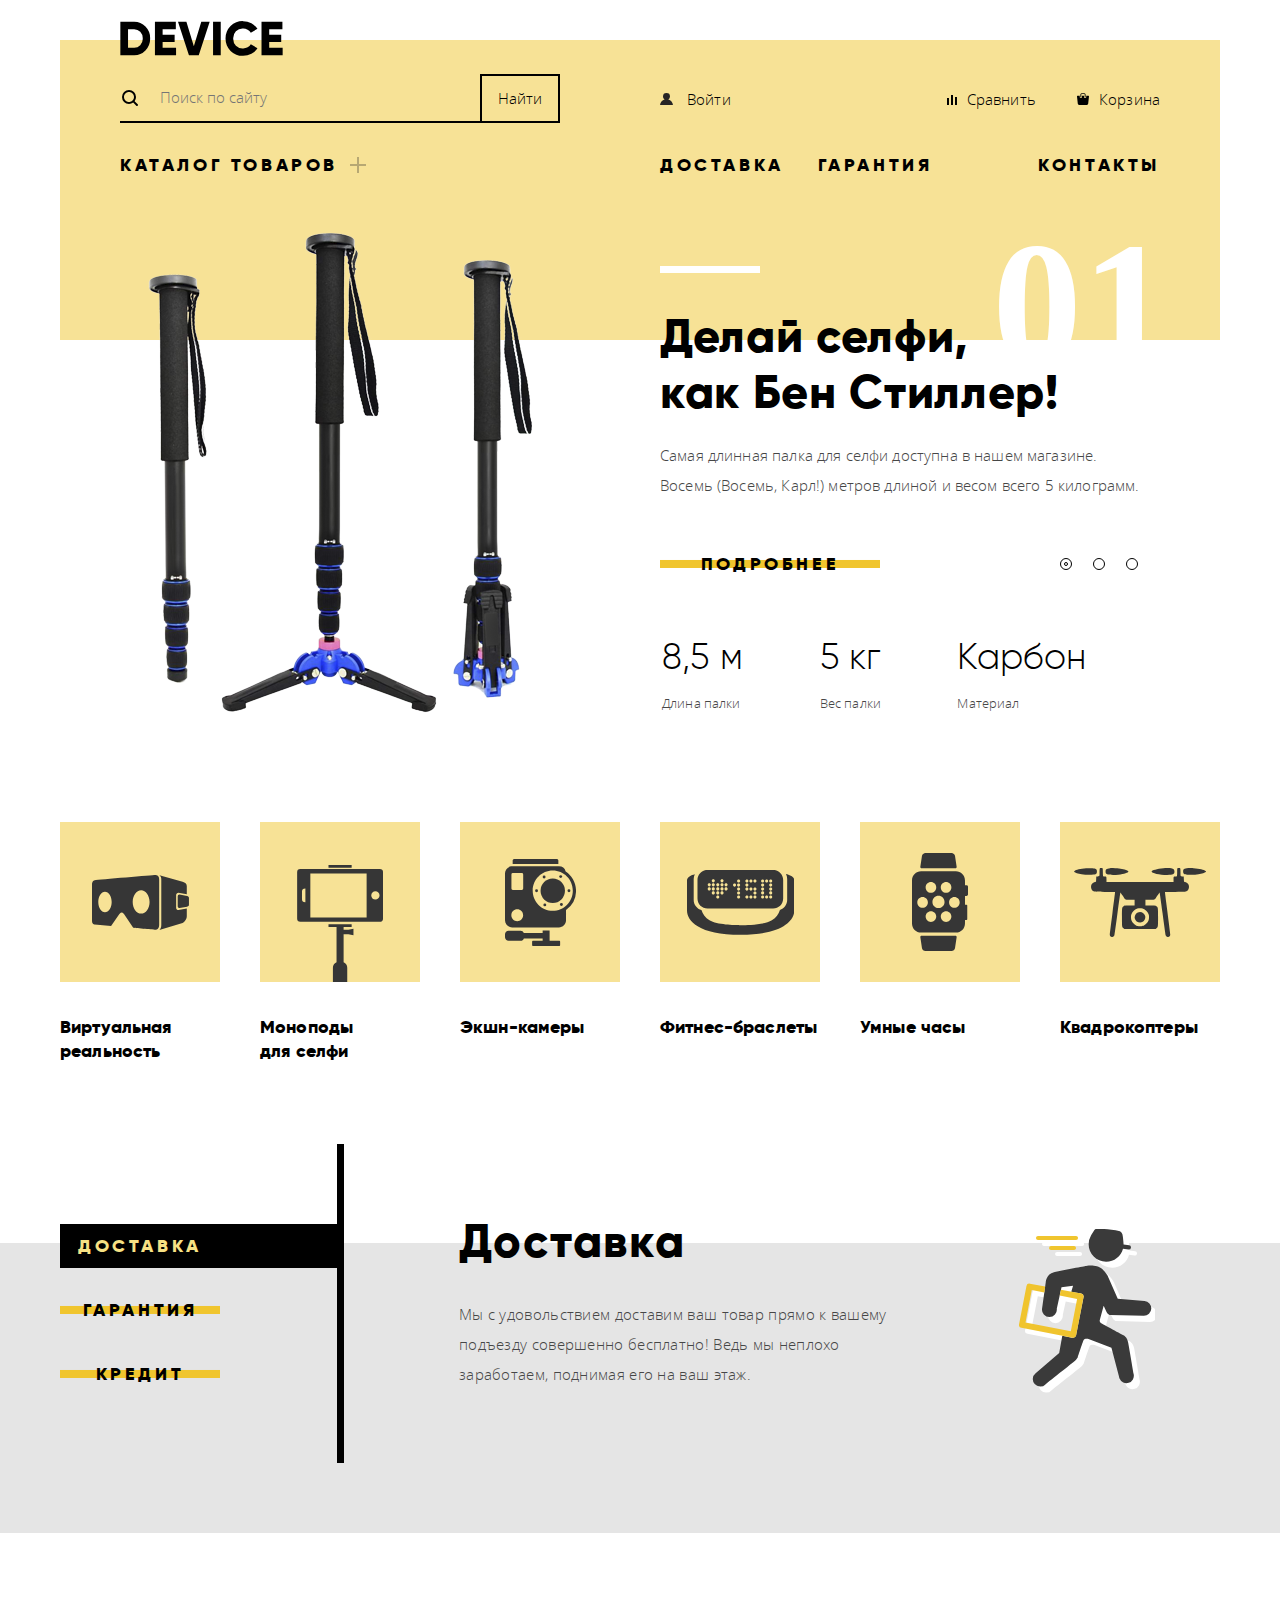
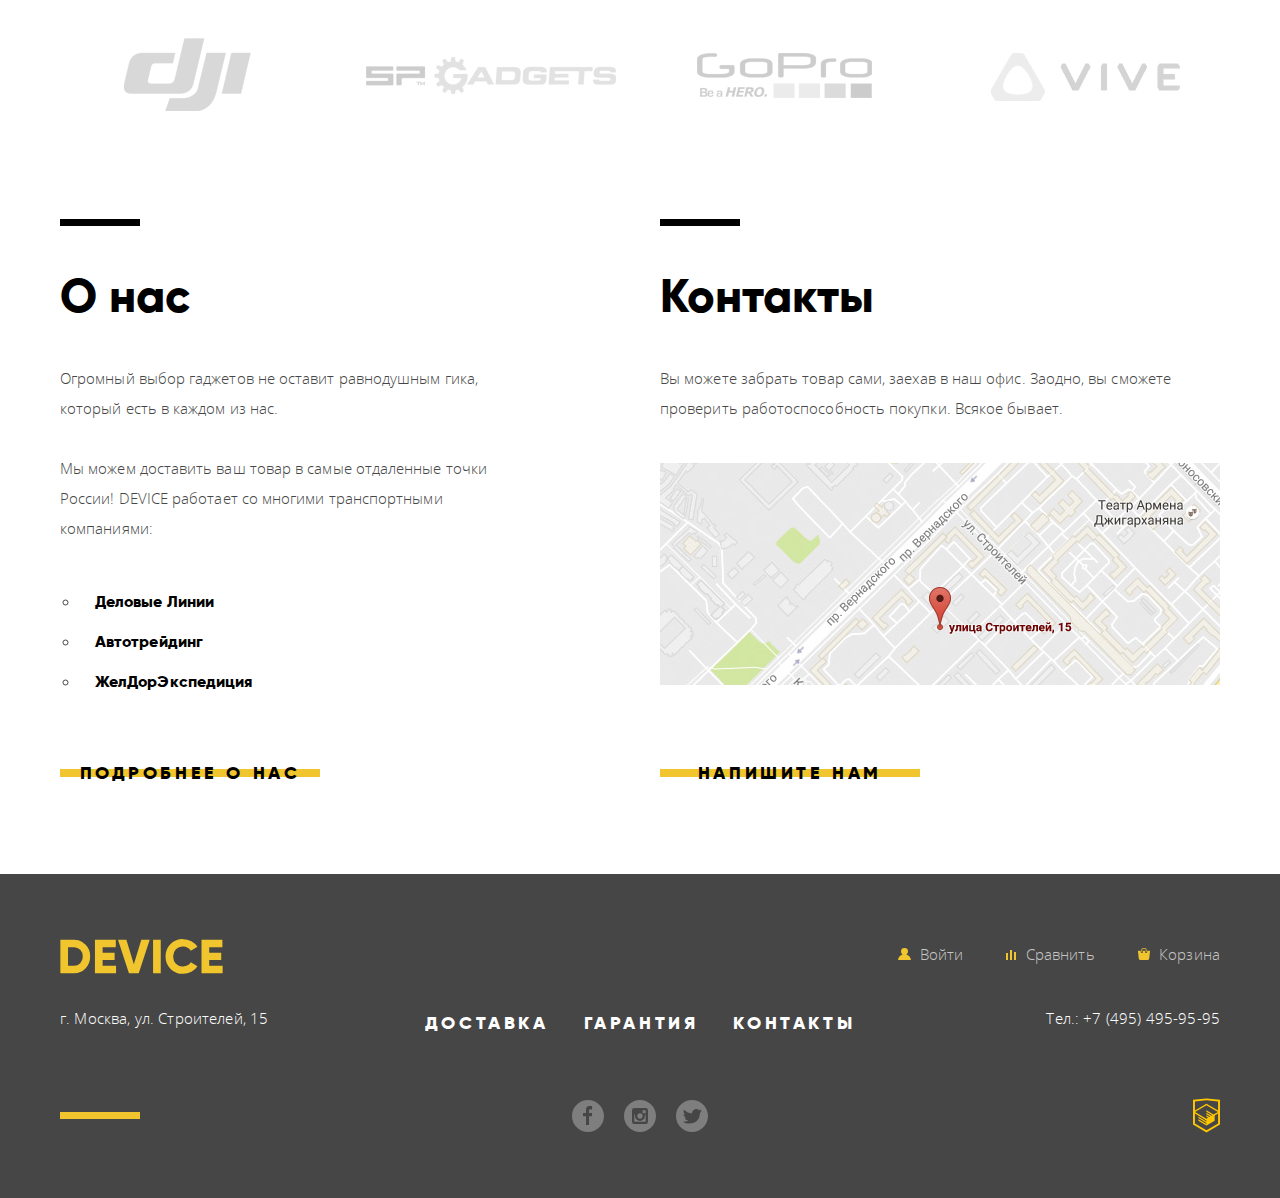
==== commit f44ff377: "JS combing" ====
--- a/index.html
+++ b/index.html
@@ -134,7 +134,7 @@
             <li class="catalog-li">
               <a href="device-catalog.html">
                 <span></span>
-                Моноподы для селфи</a>
+                Моноподы <b class="no-wrap">для селфи</b></a>
             </li>
             <li class="catalog-li">
               <a href="action-cams.html">
@@ -363,15 +363,15 @@
       <form class="popup" action="https://echo.htmlacademy.ru" method="post">
         <p class="write-item">
           <label for="name">Ваше имя:</label>
-          <input type="text" name="name-surname" id="name" placeholder="Имя Фамилия" required>
+          <input type="text" name="name-surname" id="name" placeholder="Имя Фамилия">
         </p>
         <p class="write-item">
           <label for="mail">Ваш e-mail:</label>
-          <input type="email" name="e-mail" id="mail" placeholder="email@example.com" pattern="[a-z0-9._%+-]+@[a-z0-9.-]+\.[a-z]{2,4}$" required>
+          <input type="email" name="e-mail" id="mail" placeholder="email@example.com" pattern="[a-z0-9._%+-]+@[a-z0-9.-]+\.[a-z]{2,4}$">
         </p>
         <p class="textarea-item">
           <label for="text">Текст письма</label>
-          <textarea id="text" name="letter" minlength="10" placeholder="В свободной форме" required></textarea>
+          <textarea id="text" name="letter" minlength="10" placeholder="В свободной форме"></textarea>
         </p>
         <button class="link" type="submit">Отправить</button>
       </form>
@@ -381,7 +381,9 @@
       <button class="button close">
         <img src="img/icons/modal-close.svg" alt="Закрыть" width="55" height="55">
       </button>
-      <img class="map-full" src="img/content/map-big.jpg" alt="Интернет-магазин Девайс находится по адресу г. Москва, ул. Строителей, 15" width="960" height="560">
+      <!-- <iframe src="https://yandex.ru/map-widget/v1/-/CCaAEGLo" width="960" height="560" frameborder="1" allowfullscreen="true"></iframe> -->
+      <iframe src="https://www.google.com/maps/embed?pb=!1m14!1m8!1m3!1d2249.109763941842!2d37.5282286!3d55.6870794!3m2!1i1024!2i768!4f13.1!3m3!1m2!1s0x46b54cf65f5c8955%3A0x694710ccd55501e!2z0YPQuy4g0KHRgtGA0L7QuNGC0LXQu9C10LksIDE1LCDQnNC-0YHQutCy0LAsIDExOTMxMQ!5e0!3m2!1sru!2sru!4v1551782556505" width="960" height="560" style="border:none" allowfullscreen></iframe>
+      <!-- <img class="map-full" src="img/content/map-big.jpg" alt="Интернет-магазин Девайс находится по адресу г. Москва, ул. Строителей, 15" width="960" height="560"> -->
     </section>
     <script src="./js/script.js"></script>
   </body>
--- a/css/style.css
+++ b/css/style.css
@@ -1,49 +1,54 @@
 @font-face {
+  font-style: normal;
+  font-weight: 300;
   font-family: "gilroylight";
+
   src: local("gilroylight"),
-       url("../fonts/gilroylight.woff2") format('woff2'),
-       url("../fonts/gilroylight.woff") format('woff');
+  url("../fonts/gilroylight.woff2") format("woff2"),
+  url("../fonts/gilroylight.woff") format("woff");
+}
+
+@font-face {
+  font-style: normal;
+  font-weight: 900;
+  font-family: "gilroyextrabold";
+
+  src: local("gilroyextrabold"),
+  url("../fonts/gilroyextrabold.woff2") format("woff2"),
+  url("../fonts/gilroyextrabold.woff") format("woff");
+}
+
+@font-face {
+  font-style: normal;
+  font-weight: 100;
+  font-family: "open_sanslight";
+
+  src: local("open_sanslight"),
+  url("../fonts/opensanslight.woff2") format("woff2"),
+  url("../fonts/opensanslight.woff2") format("woff");
+}
+
+@font-face {
+  font-style: normal;
   font-weight: 300;
-  font-style: normal;
-}
-
-@font-face {
-  font-family: "gilroyextrabold";
-  src: local("gilroyextrabold"),
-       url("../fonts/gilroyextrabold.woff2") format('woff2'),
-       url("../fonts/gilroyextrabold.woff") format('woff');
-  font-weight: 900;
-  font-style: normal;
-}
-
-@font-face {
-  font-family: "open_sanslight";
-  src: local("open_sanslight"),
-       url("../fonts/opensanslight.woff2") format('woff2'),
-       url("../fonts/opensanslight.woff2") format('woff');
-  font-weight: 100;
-  font-style: normal;
-}
-
-@font-face {
   font-family: "open_sans";
+
   src: local("open_sans"),
-       url("../fonts/opensans.woff2") format('woff2'),
-       url("../fonts/opensans.woff") format('woff');
+  url("../fonts/opensans.woff2") format("woff2"),
+  url("../fonts/opensans.woff") format("woff");
+}
+
+body {
+  margin: 0;
+  padding: 0;
+
   font-weight: 300;
-  font-style: normal;
-}
-
-body {
-  margin: 0;
-  padding: 0;
+  font-size: 15px;
+  line-height: 30px;
   font-family: "open_sanslight", "Arial", sans-serif;
-  font-size: 15px;
+  color: rgba(0, 0, 0, 0.3);
   letter-spacing: 0.014em;
-  line-height: 30px;
-  font-weight: 300;
   letter-spacing: 0.01em;
-  color: rgba(0, 0, 0, 0.3);
 }
 
 a {
@@ -52,43 +57,52 @@
 
 .visually-hidden {
   position: absolute;
+
   width: 1px;
   height: 1px;
   margin: -1px;
-  border: 0px;
-  padding: 0px;
-  clip: rect(0 0 0 0);
+  padding: 0;
   overflow: hidden;
+
+  border: 0;
+
+  clip: rect(0, 0, 0, 0);
 }
 
 .link {
-  display: inline-block;
-  vertical-align: middle;
   position: relative;
   z-index: 0;
+
+  display: inline-block;
   width: 44%;
   padding: 10px 0;
-  font-family: "gilroyextrabold", "Arial", sans-serif;
+
+  font-weight: bold;
   font-size: 18px;
   line-height: 24px;
+  font-family: "gilroyextrabold", "Arial", sans-serif;
+  vertical-align: middle;
+  text-align: center;
+  color: rgb(0, 0, 0);
+  text-transform: uppercase;
   letter-spacing: 0.2em;
-  color: rgb(0, 0, 0);
-  font-weight: bold;
-  text-transform: uppercase;
-  text-align: center;
 }
 
 .link::before {
   content: " ";
   position: absolute;
+  top: 50%;
+  left: 0;
   z-index: -1;
+
   width: 100%;
   height: 18.286%;
-  top: 50%;
-  left: 0;
+
+  vertical-align: middle;
+
+  background-color: rgb(240, 197, 46);
   transform: translateY(-50%);
-  vertical-align: middle;
-  background-color: rgb(240, 197, 46);
+
   transition: height 0.3s;
 }
 
@@ -102,21 +116,21 @@
   color: rgba(0, 0, 0, 0.3);
 }
 
-.main-header {
-
-}
+
 
 .header-navigation {
+  box-sizing: border-box;
   width: 1160px;
   min-height: 300px;
   margin: 40px auto 0;
   padding: 0 60px;
   padding-top: 1px;
-  box-sizing: border-box;
+
   font-size: 15px;
   line-height: 30px;
+  color: rgba(0, 0, 0, 0.3);
   letter-spacing: 0.01em;
-  color: rgba(0, 0, 0, 0.3);
+
   background-color: rgb(247, 226, 150);
 }
 
@@ -124,8 +138,8 @@
   display: block;
   width: 163px;
   height: 35px;
+  margin-top: -20px;
   margin-bottom: 18px;
-  margin-top: -20px;
 }
 
 .header-logo:hover,
@@ -138,8 +152,9 @@
 }
 
 .search-navigation {
-  display: flex;
   position: relative;
+
+  display: flex;
   width: 50%;
   margin-right: 40px;
 }
@@ -147,7 +162,9 @@
 .search-navigation input[type="search"] {
   width: 360px;
   padding-left: 40px;
+
   color: rgba(0, 0, 0, 0.3);
+
   background: transparent;
   border: none;
   border-bottom: 2px solid transparent;
@@ -155,75 +172,87 @@
 
 .search-navigation input[type="search"]:hover {
   color: rgba(0, 0, 0, 0.6);
+
   outline: none;
 }
 
 .search-navigation input[type="search"]:focus {
   color: rgb(0, 0, 0);
+
+  border-bottom: 2px solid rgb(0, 0, 0);
   outline: none;
-  border-bottom: 2px solid rgb(0, 0, 0);
 }
 
 .search-navigation::before {
   content: " ";
+  position: absolute;
+  top: 16px;
+  left: 2px;
+
   width: 16px;
   height: 16px;
-  position: absolute;
-  top: 16px;
-  left: 2px;
+
   background-image: url("../img/icons/search.svg");
   background-repeat: no-repeat;
 }
 
 .search-navigation button {
+  box-sizing: border-box;
   width: 80px;
   min-height: 49px;
-  box-sizing: border-box;
+
+  word-wrap: break-word;
+
   background-color: transparent;
   border: 2px solid rgb(0, 0, 0);
   opacity: 0;
+
   pointer-events: none;
-  word-wrap: break-word;
 }
 
 .search-navigation button:focus {
   opacity: 1;
+
   pointer-events: auto;
 }
 
 .search-navigation input:focus + button {
   opacity: 1;
+
   pointer-events: auto;
 }
 
 .search-navigation button:hover {
+  color: rgb(255, 255, 255);
+
   background-color: rgb(0, 0, 0);
-  color: rgb(255, 255, 255);
 }
 
 .search-navigation button:active {
+  color: rgba(255, 255, 255, 0.3);
+
   background-color: rgb(0, 0, 0);
-  color: rgba(255, 255, 255, 0.3);
 }
 
 .first-line-wrapper {
   display: flex;
   justify-content: space-between;
+  align-items: center;
   margin-bottom: 27px;
-  align-items: center;
 }
 
 .header-user-navigation {
+  flex-wrap: wrap;
   width: 50%;
-  flex-wrap: wrap;
 }
 
 .header-user-navigation,
 .header-site-navigation {
+  display: flex;
+  margin: 0;
+  padding: 0;
+
   list-style: none;
-  display: flex;
-  padding: 0;
-  margin: 0;
 }
 
 .header-user-navigation li:not(:first-child) {
@@ -233,6 +262,7 @@
 .header-user-navigation .login-out {
   position: relative;
   left: -25px;
+
   opacity: 0.3;
 }
 
@@ -251,28 +281,34 @@
 
 .header-user-navigation .login-link::before {
   content: " ";
+
   display: inline-flex;
   width: 13px;
   height: 12px;
   margin-right: 14px;
+
   background: url("../img/icons/user.svg") no-repeat;
 }
 
 .header-user-navigation .compare::before {
   content: " ";
+
   display: inline-flex;
   width: 10px;
   height: 10px;
   margin-right: 10px;
+
   background: url("../img/icons/compare.svg") no-repeat;
 }
 
 .header-user-navigation .cart::before {
   content: " ";
+
   display: inline-flex;
   width: 12px;
   height: 12px;
   margin-right: 10px;
+
   background: url("../img/icons/cart.svg") no-repeat;
 }
 
@@ -301,7 +337,7 @@
 }
 
 .header-site-navigation > div {
- width: 50%;
+  width: 50%;
 }
 
 .header-site-navigation div:first-child {
@@ -314,24 +350,27 @@
 
 .header-site-navigation div:first-child > a::after {
   content: "";
+  position: absolute;
+  top: 3px;
+  right: -28px;
+
   display: table;
+  width: 16px;
+  height: 16px;
+
   background-image: url("../img/icons/plus.svg");
   background-size: cover;
-  width: 16px;
-  height: 16px;
-  position: absolute;
-  top: 3px;
-  right: -28px;
   opacity: 0.3;
 }
 
 .header-services {
+  display: flex;
+  flex-wrap: wrap;
+  justify-content: space-between;
+  margin: 0;
+  padding: 0;
+
   list-style: none;
-  margin: 0;
-  padding: 0;
-  display: flex;
-  justify-content: space-between;
-  flex-wrap: wrap;
 }
 
 .header-services li:nth-child(2) {
@@ -339,11 +378,11 @@
 }
 
 .header-site-navigation a {
-  font-family: "gilroyextrabold", "Arial", sans-serif;
   font-size: 18px;
   line-height: 24px;
+  font-family: "gilroyextrabold", "Arial", sans-serif;
+  text-transform: uppercase;
   letter-spacing: 0.2em;
-  text-transform: uppercase;
 }
 
 .header-site-navigation div:first-child {
@@ -351,54 +390,59 @@
 }
 
 .hidden {
- visibility: hidden;
+  visibility: hidden;
 }
 
 .header-site-navigation div:first-child:hover .hidden {
- visibility: visible;
+  visibility: visible;
 }
 
 .header-catalog {
-  display: flex;
-  position: absolute;
-  z-index: 2;
-  width: 1160px;
-  height: 160px;
+  position: absolute;
+  bottom: -161px;
   left: -60px;
-  bottom: -161px;
-  box-sizing: border-box;
-  padding-left: 60px;
-  padding-top: 20px;
-  margin: 0;
+  z-index: 3;
+
+  display: flex;
   flex-direction: column;
   flex-wrap: wrap;
   justify-content: flex-start;
   align-content: flex-start;
+  box-sizing: border-box;
+  width: 1160px;
+  height: 160px;
+  margin: 0;
+  padding-top: 20px;
+  padding-left: 60px;
+
   list-style: none;
+
   background-color: rgb(247, 226, 150);
 }
 
 .header-catalog li {
-  padding: 0;
-  margin: 0;
-  margin-bottom: 5px;
-  margin-right: 65px;
+  margin: 0;
+  margin-right: 60px;
+  margin-bottom: 2px;
+  padding: 0;
 }
 
 .wrap-line {
   opacity: 0;
+
   pointer-events: none;
 }
 
 .header-catalog a {
   display: block;
-  padding: 0;
-  margin: 0;
-  font-family: "open_sanslight", "Arial", sans-serif;
+  margin: 0;
+  padding: 0;
+
   font-size: 15px;
   line-height: 36px;
+  font-family: "open_sanslight", "Arial", sans-serif;
+  text-transform: none;
   letter-spacing: 0.01em;
-  text-transform: none;
 }
 
 main {
@@ -406,119 +450,136 @@
 }
 
 .container {
+  box-sizing: border-box;
   width: 1160px;
-  box-sizing: border-box;
   margin: 0 auto;
+
   color: rgb(70, 70, 70);
 }
 
 .product-slider {
-  margin: 0;
-  padding: 0;
+  position: relative;
+
+  min-height: 486px;
+  margin: 0;
   margin-bottom: 107px;
-  position: relative;
-  min-height: 486px;
+  padding: 0;
 }
 
 .product-slider input[type="radio"] {
+  position: absolute;
+
   width: 1px;
   height: 1px;
   overflow: hidden;
+
   clip: rect(0, 0, 0, 0);
 }
 
 .product-slider::before {
-  position: absolute;
   content: " ";
+  position: absolute;
+  top: 38px;
+  left: 600px;
   z-index: 1;
-  left: 600px;
-  top: 38px;
+
   width: 100px;
   height: 7px;
+
+  background-color: rgb(255, 255, 255);
   background-image: url("../img/icons/rect1.svg");
-  background-color: rgb(255, 255, 255);
 }
 
 .slider-navigation {
   position: absolute;
-  width: 78px;
+  right: 82px;
+  bottom: 145px;
+  z-index: 3;
+
   display: flex;
   justify-content: space-between;
   align-items: center;
-  bottom: 145px;
-  right: 82px;
-  z-index: 3;
+  width: 78px;
+
   font-size: 0;
 }
 
- .radio-control {
+.radio-control {
   width: 10px;
   height: 10px;
+
+  border: 1px solid rgb(0, 0, 0);
   border-radius: 50%;
-  border: 1px solid rgb(0, 0, 0);
 }
 
 .product-slider input#slide-1:checked ~ div label[for="slide-1"]::before {
   content: "";
+  position: relative;
+  top: 30%;
+  left: 30%;
+
   display: block;
   width: 20%;
   height: 20%;
-  position: relative;
-  top:30%;
-  left:30%;
+
   border: 1px solid rgb(0, 0, 0);
   border-radius: 50%;
 }
 
 .product-slider input#slide-2:checked ~ div label[for="slide-2"]::before {
   content: "";
+  position: relative;
+  top: 30%;
+  left: 30%;
+
   display: block;
   width: 20%;
   height: 20%;
-  position: relative;
-  top:30%;
-  left:30%;
+
   border: 1px solid rgb(0, 0, 0);
   border-radius: 50%;
 }
 
 .product-slider input#slide-3:checked ~ div label[for="slide-3"]::before {
   content: "";
+  position: relative;
+  top: 30%;
+  left: 30%;
+
   display: block;
   width: 20%;
   height: 20%;
-  position: relative;
-  top:30%;
-  left:30%;
+
   border: 1px solid rgb(0, 0, 0);
   border-radius: 50%;
 }
 
 .product-slider input#slide-1:checked:focus ~ div label:nth-of-type(1) {
+  outline-width: 5px;
+  outline-style: auto;
   outline-color: rgb(77, 144, 254);
   outline-offset: -2px;
+}
+
+.product-slider input#slide-2:checked:focus ~ div label:nth-of-type(2) {
+  outline-width: 5px;
   outline-style: auto;
-  outline-width: 5px;
-}
-
-.product-slider input#slide-2:checked:focus ~ div label:nth-of-type(2) {
   outline-color: rgb(77, 144, 254);
   outline-offset: -2px;
+}
+.product-slider input#slide-3:checked:focus ~ div label:nth-of-type(3) {
+  outline-width: 5px;
   outline-style: auto;
-  outline-width: 5px;
-}
-.product-slider input#slide-3:checked:focus ~ div label:nth-of-type(3) {
   outline-color: rgb(77, 144, 254);
   outline-offset: -2px;
-  outline-style: auto;
-  outline-width: 5px;
 }
 
 .slider-list {
   margin: 0;
-  padding: 0;
+  margin-top: -30px;
+  padding: 0;
+
   list-style: none;
-  margin-top: -30px;
 }
 
 .slider-item {
@@ -527,6 +588,14 @@
   justify-content: space-between;
 }
 
+.tracker img {
+  margin-left: 16px;
+}
+
+.copter img {
+  margin-top: -20px;
+  margin-left: 25px;
+}
 .product-slider input#slide-1:checked ~ ul .monopod {
   display: flex;
 }
@@ -540,61 +609,71 @@
 }
 
 .slider-item > span {
+  display: flex;
+  justify-content: center;
+  align-items: center;
   min-width: 560px;
-  display: flex;
-  justify-content: center;
-  align-items: middle;
 }
 
 .product-description {
-  width: 560px;
+  position: relative;
+
   display: flex;
   flex-direction: column;
   align-items: flex-start;
-  position: relative;
+  width: 560px;
+  min-height: 486px;
 }
 
 .product-description::after {
-  content:" ";
-  width: 210px;
-  height: 200px;
-  position: absolute;
+  content: " ";
+  position: absolute;
+  top: 10px;
+  right: 60px;
+  z-index: 1;
+  height: 130px;
+
+
   background-repeat: no-repeat;
-  right: 17px;
-  top: 10px;
-  z-index: 1;
 }
 
 .monopod .product-description::after {
+  width: 166px;
+
   background-image: url("../img/icons/01.svg");
 }
 
 .tracker .product-description::after {
+  width: 198px;
   background-image: url("../img/icons/02.svg");
 }
 
 .copter .product-description::after {
+  width: 200px;
   background-image: url("../img/icons/03.svg");
 }
 
 .slider-item h3 {
   z-index: 2;
+
+  width: 550px;
+  min-height: 110px;
   margin-top: 80px;
   margin-bottom: 20px;
-  width: 550px;
-  min-height: 110px;
-  word-wrap: break-word;
-  font-family: "gilroyextrabold", "Arial", sans-serif;
+
   font-size: 47px;
   line-height: 56px;
+  font-family: "gilroyextrabold", "Arial", sans-serif;
+  color: rgb(0, 0, 0);
   letter-spacing: 0.014em;
-  color: rgb(0, 0, 0);
+  word-wrap: break-word;
 }
 
 .slider-item p {
-  margin: 0;
-  margin-bottom: 40px;
   width: 490px;
+  margin: 0;
+  margin-bottom: 42px;
+
   word-wrap: break-word;
 }
 
@@ -605,46 +684,51 @@
 
 .product-features {
   display: table;
+  margin: 0;
+  padding: 0;
+
+  vertical-align: middle;
   text-align: left;
-  vertical-align: middle;
+
   border: none;
-  padding: 0;
-  margin: 0;
 }
 
 .product-features td {
-  padding: 0;
-  margin: 0;
+  margin: 0;
+  padding: 0;
+  padding-top: 10px;
+
+  font-weight: 300;
+  font-size: 13px;
+  line-height: 20px;
   font-family: "open_sanslight", "Arial", sans-serif;
-  font-size: 13px;
+  color: rgb(70, 70, 70);
+}
+
+.product-features th {
+  margin: 0;
+  padding: 0;
+  padding-right: 75px;
+
   font-weight: 300;
-  line-height: 20px;
-  color: rgb(70, 70, 70);
-  padding-top: 5px;
-}
-
-.product-features th {
-  padding: 0;
-  margin: 0;
-  padding-right: 75px;
+  font-size: 36px;
+  line-height: 48px;
   font-family: "gilroylight", "Arial", sans-serif;
-  font-size:  36px;
-  font-weight: 300;
-  line-height: 48px;
   color: rgb(0, 0, 0);
 }
 
-.main-catalog  {
-  font-family: "gilroyextrabold", "Arial", sans-serif;
+.main-catalog {
   font-size: 18px;
   line-height: 24px;
+  font-family: "gilroyextrabold", "Arial", sans-serif;
   color: rgb(0, 0, 0);
 }
 
 .main-catalog ul {
   display: flex;
-  padding: 0;
-  margin-bottom: 179px;
+  margin-bottom: 180px;
+  padding: 0;
+
   list-style: none;
 }
 
@@ -653,11 +737,16 @@
 }
 
 .main-catalog span {
+  display: block;
   width: 160px;
   height: 160px;
+  margin-bottom: 33px;
+
+  background-color: rgb(247, 226, 150);
+}
+
+.main-catalog .no-wrap {
   display: block;
-  background-color: rgb(247, 226, 150);
-  margin-bottom: 33px;
 }
 
 .catalog-li:not(:last-of-type) {
@@ -665,17 +754,18 @@
 }
 
 .catalog-li span::before {
-  content:" ";
+  content: " ";
+
   display: table;
   width: 160px;
   height: 160px;
+
   background-repeat: no-repeat;
   background-position: 50% 50%;
 }
 
 .catalog-li:first-of-type span::before {
   background-image: url("../img/icons/popular-1.svg");
-
 }
 
 .catalog-li:nth-of-type(2) span::before {
@@ -701,7 +791,7 @@
 
 .catalog-li:active a,
 .catalog-li:active span::before {
-  opacity: 0.3
+  opacity: 0.3;
 }
 
 .catalog-li span:hover,
@@ -711,50 +801,56 @@
 }
 
 .services {
-  margin: 0;
-  padding: 0;
   min-height: 288px;
+  margin: 0;
+  margin-bottom: 93px;
+  padding: 0;
   padding-top: 1px;
-  margin-bottom: 93px;
+
   background-color: rgb(229, 229, 229);
 }
 
 .services .container {
+  display: flex;
+  flex-direction: row;
   width: 1160px;
   margin: 0 auto;
   margin-top: -100px;
   padding: 0;
-  display: flex;
-  flex-direction: row;
 }
 
 .services input {
   position: absolute;
+
   width: 1px;
   height: 1px;
   overflow: hidden;
+
   clip: rect(0, 0, 0, 0);
 }
 
 .service-navigation {
-  margin: 0;
-  padding: 0;
+  display: flex;
+  flex-direction: column;
+  box-sizing: border-box;
   width: 284px;
-  box-sizing: border-box;
   min-height: 319px;
-  display: flex;
-  flex-direction: column;
+  margin: 0;
+  margin-bottom: 70px;
+  padding: 0;
+  padding-top: 80px;
+
   border-right: 7px solid rgb(0, 0, 0);
-  margin-bottom: 70px;
-  padding-top: 80px;
 }
 
 .service-button {
   display: block;
   width: 160px;
+
   text-align: center;
+
+  background-color: transparent;
   border: none;
-  background-color: transparent;
 }
 
 .service-button:not(:last-of-type) {
@@ -762,14 +858,16 @@
 }
 
 .service-description {
-  margin: 0;
-  padding: 0;
-  padding-left: 115px;
-  padding-bottom: 80px;
-  list-style: 0;
+  box-sizing: border-box;
   width: 876px;
   min-height: 319px;
-  box-sizing: border-box;
+  margin: 0;
+  padding: 0;
+  padding-bottom: 80px;
+  padding-left: 115px;
+
+  list-style: none;
+
   background-color: inherit;
 }
 
@@ -780,70 +878,77 @@
 
 .service-item h3 {
   position: relative;
-  margin: 0;
-  padding: 0;
+
+  margin: 0;
   margin-top: 73px;
   margin-bottom: 34px;
-  font-family: "gilroyextrabold", "Arial", sans-serif;
+  padding: 0;
+
   font-size: 47px;
   line-height: 48px;
+  font-family: "gilroyextrabold", "Arial", sans-serif;
   color: rgb(0, 0, 0);
   letter-spacing: 0.04em;
 }
 
 .service-item p {
+  width: 440px;
+  margin: 0;
+  padding: 0;
+
   letter-spacing: 0.02em;
-  width: 440px;
-  margin: 0;
-  padding: 0;
 }
 
 .service-description h3::after {
   content: " ";
   position: absolute;
-  z-index: 1;
-  display: table;
   right: 65px;
   bottom: -128px;
+  z-index: 1;
+
+  display: table;
 }
 
 .service-item:nth-of-type(1) h3::after {
   width: 136px;
   height: 164px;
+
   background-image: url(../img/icons/delivery.svg);
 }
 
 .service-item:nth-of-type(2) h3::after {
-  background-image: url(../img/icons/warranty.svg);
   width: 170px;
   height: 194px;
+
+  background-image: url(../img/icons/warranty.svg);
 }
 
 .service-item:nth-of-type(3) h3::after {
-  background-image: url(../img/icons/credit.svg);
   width: 155px;
   height: 185px;
+
+  background-image: url(../img/icons/credit.svg);
 }
 
 .services input#delivery:checked:focus ~ div .link:first-of-type {
+  outline-width: 5px;
+  outline-style: auto;
   outline-color: rgb(77, 144, 254);
   outline-offset: -2px;
+}
+
+.services input#warranty:checked:focus ~ div .link:nth-of-type(2) {
+  outline-width: 5px;
   outline-style: auto;
-  outline-width: 5px;
-}
-
-.services input#warranty:checked:focus ~ div .link:nth-of-type(2) {
   outline-color: rgb(77, 144, 254);
   outline-offset: -2px;
+}
+
+.services input#credit:checked:focus ~ div .link:nth-of-type(3) {
+  outline-width: 5px;
   outline-style: auto;
-  outline-width: 5px;
-}
-
-.services input#credit:checked:focus ~ div .link:nth-of-type(3) {
   outline-color: rgb(77, 144, 254);
   outline-offset: -2px;
-  outline-style: auto;
-  outline-width: 5px;
 }
 
 .services input#delivery:checked ~ div .link:first-of-type {
@@ -851,8 +956,9 @@
 }
 
 .services input#delivery:checked ~ div .link:first-of-type::before {
+  width: 277px;
   height: 100%;
-  width: 277px;
+
   background-color: rgb(0, 0, 0);
 }
 
@@ -861,8 +967,9 @@
 }
 
 .services input#warranty:checked ~ div .link:nth-of-type(2)::before {
+  width: 277px;
   height: 100%;
-  width: 277px;
+
   background-color: rgb(0, 0, 0);
 }
 
@@ -871,8 +978,9 @@
 }
 
 .services input#credit:checked ~ div .link:nth-of-type(3)::before {
+  width: 277px;
   height: 100%;
-  width: 277px;
+
   background-color: rgb(0, 0, 0);
 }
 
@@ -881,16 +989,17 @@
 }
 
 .service-button:active::before {
+  width: 277px;
   height: 100%;
-  width: 277px;
+
   background-color: rgb(0, 0, 0);
 }
 
-.services input#delivery:checked ~ ul li:first-of-type{
+.services input#delivery:checked ~ ul li:first-of-type {
   display: block;
 }
 
-.services input#warranty:checked ~ ul li:nth-of-type(2){
+.services input#warranty:checked ~ ul li:nth-of-type(2) {
   display: block;
 }
 
@@ -905,8 +1014,9 @@
 .brands-list {
   display: flex;
   justify-content: center;
-  padding: 0;
-  margin: 0;
+  margin: 0;
+  padding: 0;
+
   list-style: none;
 }
 
@@ -919,46 +1029,54 @@
 }
 
 .dji:hover::after {
-  position: absolute;
-  content:"";
+  content: "";
+  position: absolute;
+  top: 0;
+  left: 0;
+
   display: table;
   width: 260px;
   height: 100px;
+
+  background-image: url("../img/content/logo-1-hover.png");
+}
+
+.spgadgets:hover::after {
+  content: "";
+  position: absolute;
   top: 0;
   left: 0;
-  background-image: url("../img/content/logo-1-hover.png");
-}
-
-.spgadgets:hover::after {
-  position: absolute;
-  content:"";
+
   display: table;
   width: 260px;
   height: 100px;
+
+  background-image: url("../img/content/logo-2-hover.png");
+}
+
+.gopro:hover::after {
+  content: "";
+  position: absolute;
   top: 0;
   left: 0;
-  background-image: url("../img/content/logo-2-hover.png");
-}
-
-.gopro:hover::after {
-  position: absolute;
-  content:"";
+
   display: table;
   width: 260px;
   height: 100px;
+
+  background-image: url("../img/content/logo-3-hover.png");
+}
+
+.vive:hover::after {
+  content: "";
+  position: absolute;
   top: 0;
   left: 0;
-  background-image: url("../img/content/logo-3-hover.png");
-}
-
-.vive:hover::after {
-  position: absolute;
-  content:"";
+
   display: table;
   width: 260px;
   height: 100px;
-  top: 0;
-  left: 0;
+
   background-image: url("../img/content/logo-4-hover.png");
 }
 
@@ -973,18 +1091,20 @@
 }
 
 .info-contacts button {
+  background-color: transparent;
   border: none;
-  background-color: transparent;
 }
 
 .info,
 .contacts {
+  position: relative;
+
   display: flex;
   flex-direction: column;
   align-items: flex-start;
   min-height: 550px;
+
   letter-spacing: 0.005em;
-  position: relative;
 }
 
 .info {
@@ -994,27 +1114,32 @@
 .contacts {
   width: 560px;
 }
+
 .info h3,
 .contacts h3 {
   position: relative;
-  font-family: "gilroyextrabold", "Arial", sans-serif;
+
+  margin-top: 50px;
+  margin-bottom: 28px;
+
   font-size: 47px;
   line-height: 48px;
+  font-family: "gilroyextrabold", "Arial", sans-serif;
   color: rgb(0, 0, 0);
-  margin-top: 50px;
-  margin-bottom: 28px;
   letter-spacing: 0;
 }
 
 .info h3::before,
 .contacts h3::before {
   content: "";
+  position: absolute;
+  top: -53px;
+  left: 0;
+
   display: table;
-  position: absolute;
-  left: 0;
-  top: -53px;
   width: 80px;
   height: 7px;
+
   background-color: rgb(0, 0, 0);
 }
 
@@ -1027,17 +1152,19 @@
 }
 
 .couriers {
+  margin: 24px 0 0 20px;
+  padding: 0;
+
   list-style: circle;
-  margin: 20px 0 0 20px;
-  padding: 0;
 }
 
 .couriers a {
-  font-family: "gilroyextrabold", "Arial", sans-serif;
+  margin-left: 15px;
+
   font-size: 16px;
   line-height: 40px;
+  font-family: "gilroyextrabold", "Arial", sans-serif;
   color: rgb(0, 0, 0);
-  margin-left: 15px;
 }
 
 .info-contacts .thumb {
@@ -1055,25 +1182,28 @@
 
 .main-footer {
   display: block;
+  width: 100%;
+
   background-color: rgb(70, 70, 70);
-  width: 100%;
 }
 
 .footer-navigation {
+  display: flex;
+  flex-direction: column;
+  flex-wrap: wrap;
+  justify-content: flex-start;
+  box-sizing: border-box;
   max-width: 1160px;
   min-height: 323px;
   margin: 0 auto;
   padding: 65px 0;
-  box-sizing: border-box;
-  display: flex;
-  flex-direction: column;
-  justify-content: flex-start;
-  flex-wrap: wrap;
-  background-color: inherit;
+
   font-size: 15px;
   line-height: 30px;
+  color: rgb(255, 255, 255);
   letter-spacing: 0.01em;
-  color: rgb(255, 255, 255);
+
+  background-color: inherit;
 }
 
 .footer-navigation a {
@@ -1082,8 +1212,9 @@
 
 .footer-navigation ul {
   display: flex;
-  padding: 0;
-  margin:0;
+  margin: 0;
+  padding: 0;
+
   list-style: none;
 }
 
@@ -1095,10 +1226,12 @@
 .footer-navigation .footer-logo:active {
   opacity: 0.3;
 }
+
 .footer-navigation .footer-user-navigation {
   justify-content: space-between;
   margin-bottom: 25px;
 }
+
 .footer-user-navigation ul {
   flex-wrap: wrap;
 }
@@ -1110,11 +1243,11 @@
 .footer-user-navigation li:not(:first-child) {
   margin-left: 43px;
 }
-
 
 .footer-user-navigation .login-out {
   position: relative;
   left: -25px;
+
   opacity: 0.3;
 }
 
@@ -1141,8 +1274,9 @@
 }
 
 .footer-user-navigation svg {
-  fill:rgb(240, 197, 46);
   margin-right: 5px;
+
+  fill: rgb(240, 197, 46);
 }
 
 .footer-user-navigation a:hover svg,
@@ -1156,13 +1290,13 @@
 
 .site-navigation-wrapper {
   display: flex;
+  flex-wrap: wrap;
   justify-content: space-between;
-  flex-wrap: wrap;
 }
 
 .site-navigation-wrapper.social {
+  align-items: center;
   margin-top: 60px;
-  align-items: center;
 }
 
 .site-navigation-wrapper  p {
@@ -1191,11 +1325,11 @@
 }
 
 .footer-site-navigation a {
-  font-family: "gilroyextrabold", "Arial", sans-serif;
   font-size: 18px;
   line-height: 24px;
+  font-family: "gilroyextrabold", "Arial", sans-serif;
+  text-transform: uppercase;
   letter-spacing: 0.2em;
-  text-transform: uppercase;
 }
 
 .footer-site-navigation a:hover,
@@ -1211,21 +1345,20 @@
   align-self: center;
 }
 
-.footer-social {
-
-}
+
 
 .footer-social li {
   display: inline-flex;
-  padding: 0;
   margin: 0;
   margin-right: 20px;
+  padding: 0;
 }
 
 .footer-social-item a {
   display: inline-flex;
-  padding: 0;
-  margin: 0;
+  margin: 0;
+  padding: 0;
+
   opacity: 0.3;
 }
 
@@ -1239,10 +1372,10 @@
 }
 
 .footer-copyright {
+  display: flex;
+  justify-content: flex-end;
+  width: 60px;
   height: 35px;
-  width: 60px;
-  display: flex;
-  justify-content: flex-end;
 }
 
 .footer-copyright a:hover,
@@ -1254,21 +1387,64 @@
   opacity: 0.3;
 }
 
+@keyframes bounce {
+  0% {
+    transform: translate(-50%, -700%);
+  }
+
+  50% {
+    transform: translate(-50%, -20%);
+  }
+
+  80% {
+    transform: translate(-50%, -60%);
+  }
+
+  100% {
+    transform: translate(-50%, -50%);
+  }
+}
+
+@keyframes shake {
+  0%,
+  100% {
+    transform: translate(-50%, -50%);
+  }
+
+  10%,
+  30%,
+  50%,
+  70%,
+  90% {
+    transform: translate(-53%, -50%);
+  }
+
+  20%,
+  40%,
+  60%,
+  80% {
+    transform: translate(-48%, -50%);
+  }
+}
+
 .modal {
   position: fixed;
-  z-index: 10;
-  width: 960px;
-  box-sizing: border-box;
   top: 50%;
   left: 50%;
+  z-index: 10;
+
+  box-sizing: border-box;
+  width: 960px;
+
+  box-shadow: 0 10px 20px 0 rgba(4, 6, 6, 0.2);
   transform: translate(-50%, -50%);
-  box-shadow: 0 10px 20px 0 rgba(4, 6, 6, 0.2);
 }
 
 .write-us {
   display: none;
   min-height: 553px;
   padding: 95px 100px;
+
   background-color: rgb(255, 255, 255);
 }
 
@@ -1279,6 +1455,7 @@
 
 .modal-show {
   display: block;
+
   animation: bounce 0.6s;
 }
 
@@ -1287,12 +1464,12 @@
 }
 
 .popup {
-  margin: 0;
-  padding: 0;
   display: flex;
   flex-direction: row;
   flex-wrap: wrap;
   justify-content: space-between;
+  margin: 0;
+  padding: 0;
 }
 
 .write-item {
@@ -1302,10 +1479,10 @@
 
 .write-item input {
   display: block;
+  box-sizing: border-box;
+  box-sizing: border-box;
   width: 100%;
-  box-sizing: border-box;
   padding: 15px 20px;
-  box-sizing: border-box;
 }
 
 .textarea-item {
@@ -1314,32 +1491,36 @@
 
 .textarea-item textarea {
   box-sizing: border-box;
-  padding: 15px 20px;
   width: 100%;
   min-height: 155px;
+  padding: 15px 20px;
+
   resize: vertical;
 }
 
 .map img {
-  padding: 0;
-  margin: 0;
   width: 100%;
   height: 100%;
+  margin: 0;
+  padding: 0;
 }
 
 .modal .close {
-  margin: 0;
-  padding: 0;
-  position: absolute;
+  position: absolute;
+  top: 10px;
+  right: 20px;
+
   width: 55px;
   height: 55px;
-  border-radius: 50%;
+  margin: 0;
+  padding: 0;
+
+  font-size: 0;
+
   background: none;
   border: none;
+  border-radius: 50%;
   cursor: pointer;
-  font-size: 0;
-  right: 20px;
-  top: 10px;
   opacity: 0.5;
 }
 
@@ -1353,31 +1534,34 @@
 }
 
 .modal label {
-  font-family: "gilroyextrabold", "Arial", sans-serif;
   font-size: 18px;
   line-height: 24px;
+  font-family: "gilroyextrabold", "Arial", sans-serif;
   color: rgb(0, 0, 0);
 }
 
 .modal input,
 .modal textarea {
-  border:none;
+  color: rgba(70, 70, 70, 0.4);
+
   background-color: rgb(242, 242, 242);
-  color: rgba(70, 70, 70, 0.4);
+  border: none;
 }
 
 .modal input:hover,
 .modal textarea:hover {
- background-color: rgb(234, 234, 234);
+  background-color: rgb(234, 234, 234);
 }
 
 .modal input:focus,
 .modal textarea:focus {
+  padding: 13px 18px;
+
+  color: rgb(70, 70, 70);
+
   background-color: transparent;
   border: 2px solid rgb(247, 226, 150);
-  padding: 13px 18px;
   outline: none;
-  color: rgb(70, 70, 70);
 }
 
 .modal input:focus:invalid,
@@ -1386,9 +1570,10 @@
 }
 
 .modal .link {
+  width: 200px;
+
+  background-color: transparent;
   border: none;
-  background-color: transparent;
-  width: 200px;
 }
 
 .inner-page .header-navigation {
@@ -1406,45 +1591,50 @@
 }
 
 .inner-page h1 {
+  margin: 0;
+  margin-bottom: 20px;
+  padding: 0;
+
+  font-weight: bold;
   font-size: 47px;
+  line-height: 48px;
   font-family: "gilroyextrabold", "Arial", sans-serif;
   color: rgb(0, 0, 0);
+  letter-spacing: 0.01em;
+}
+
+.wrapper h2 {
+  display: flex;
+  align-items: center;
+  box-sizing: border-box;
+  height: 70px;
+  margin: 0;
+
   font-weight: bold;
-  line-height: 48px;
-  letter-spacing: 0.01em;
-  padding: 0;
-  margin: 0;
-  margin-bottom: 20px;
-}
-
-.wrapper h2 {
-  display: flex;
-  height: 70px;
-  box-sizing: border-box;
-  font-family: "gilroyextrabold", "Arial", sans-serif;
   font-size: 16px;
   line-height: 24px;
+  font-family: "gilroyextrabold", "Arial", sans-serif;
   text-transform: uppercase;
-  font-weight: bold;
   letter-spacing: 0.2em;
-  margin: 0;
-  align-items: center;
 }
 
 .inner-page .breadcrumbs {
+  display: flex;
+  margin: 0;
+  margin-bottom: 43px;
+  padding: 0;
+
   list-style: none;
-  margin: 0;
-  padding: 0;
-  display: flex;
-  margin-bottom: 43px;
 }
 
 .breadcrumbs li {
+  position: relative;
+
+  display: inline-block;
+  height: 30px;
   margin-right: 38px;
-  position: relative;
-  display: inline-block;
+
   vertical-align: middle;
-  height: 30px;
 }
 
 .breadcrumbs li:not(:last-child)::after {
@@ -1452,8 +1642,10 @@
   position: absolute;
   top: 50%;
   right: -20px;
+
   width: 4px;
   height: 7px;
+
   background-image: url("../img/icons/nav-arrow.svg");
   background-repeat: no-repeat;
   background-position: 0 0;
@@ -1461,23 +1653,23 @@
 }
 
 .breadcrumbs span {
+  font-weight: 300;
+  font-size: 14px;
+  line-height: 24px;
   font-family: "open_sanslight", "Arial", sans-serif;
+  color: rgba(0, 0, 0, 0.3);
+  letter-spacing: 0.014em;
+  letter-spacing: 0.01em;
+}
+
+.breadcrumbs a {
+  font-weight: 300;
   font-size: 14px;
+  line-height: 24px;
+  font-family: "open_sanslight", "Arial", sans-serif;
+  color: rgba(0, 0, 0, 0.3);
   letter-spacing: 0.014em;
-  line-height: 24px;
-  font-weight: 300;
   letter-spacing: 0.01em;
-  color: rgba(0, 0, 0, 0.3);
-}
-
-.breadcrumbs a {
-  font-family: "open_sanslight", "Arial", sans-serif;
-  font-size: 14px;
-  letter-spacing: 0.014em;
-  line-height: 24px;
-  font-weight: 300;
-  letter-spacing: 0.01em;
-  color: rgba(0, 0, 0, 0.3);
 }
 
 .breadcrumbs a:hover,
@@ -1490,18 +1682,18 @@
 }
 
 .inner-page .container {
+  display: flex;
+  justify-content: space-between;
   width: 1160px;
+  margin: 0 auto;
   padding-left: 60px;
-  margin: 0 auto;
-  display: flex;
-  justify-content: space-between;
 }
 
 .inner-page .wrapper {
   box-sizing: border-box;
-  background-image:
-    linear-gradient(to right, rgb(220, 220, 220), rgb(220, 220, 220) 50%, rgb(235, 235, 235) 50%, rgb(235, 235, 235)),
-    linear-gradient(to right, rgb(238, 238, 238), rgb(238, 238, 238) 50%, rgb(255, 255, 255) 50%, rgb(255, 255, 255));
+
+  background-image: linear-gradient(to right, rgb(220, 220, 220), rgb(220, 220, 220) 50%, rgb(235, 235, 235) 50%, rgb(235, 235, 235)),
+  linear-gradient(to right, rgb(238, 238, 238), rgb(238, 238, 238) 50%, rgb(255, 255, 255) 50%, rgb(255, 255, 255));
   background-repeat: no-repeat, no-repeat;
   background-size: 100% 70px, 100% 100%;
 }
@@ -1512,10 +1704,11 @@
 }
 
 .filters fieldset {
+  margin: 0;
+  padding: 0;
+  padding-bottom: 26px;
+
   border: none;
-  margin: 0;
-  padding: 0;
-  padding-bottom: 26px;
 }
 
 .filters fieldset:not(:first-child) {
@@ -1527,17 +1720,19 @@
 }
 
 .filters legend {
-  font-family: "gilroyextrabold", "Arial", sans-serif;
+  width: 200px;
+  margin: 0;
+  margin-bottom: 18px;
+  padding: 0;
+  padding-top: 12px;
+
+  font-weight: bold;
   font-size: 18px;
   line-height: 24px;
-  font-weight: bold;
+  font-family: "gilroyextrabold", "Arial", sans-serif;
+  color: rgb(0, 0, 0);
   letter-spacing: 0.01em;
-  margin: 0;
-  padding: 0;
-  padding-top: 12px;
-  margin-bottom: 18px;
-  width: 200px;
-  color: rgb(0, 0, 0);
+
   border-top: 2px solid rgb(0, 0, 0);
 }
 
@@ -1553,24 +1748,28 @@
 .range-lifter .scale {
   width: 100%;
   height: 2px;
+
   background-color: rgb(219, 219, 219);
 }
 
 .range-lifter .bar {
   width: 60%;
   height: 100%;
+
   background-color: rgb(145, 201, 47);
 }
 
 .range-lifter .toggle {
   position: absolute;
+  top: -9px;
+
   width: 4px;
   height: 4px;
+
+  background-color: rgb(171, 171, 171);
+  border: 8px solid rgb(255, 255, 255);
   border-radius: 50%;
-  background-color:rgb(171, 171, 171);
-  border: 8px solid rgb(255, 255, 255);
-  box-shadow: 0 2px 1px 0px rgb(218, 218, 218);
-  top: -9px;
+  box-shadow: 0 2px 1px 0 rgb(218, 218, 218);
   cursor: pointer;
 }
 
@@ -1583,15 +1782,17 @@
 }
 
 .price-controls {
+  display: flex;
+  justify-content: flex-start;
+
   font-size: 0;
-  display: flex;
-  justify-content: flex-start;
 }
 
 .price-controls label {
-  font-family: "open_sanslight", "Arial", sans-serif;
   font-size: 14px;
   line-height: 40px;
+  font-family: "open_sanslight", "Arial", sans-serif;
+
   opacity: 0.2;
 }
 
@@ -1607,34 +1808,40 @@
 .filter-item input {
   position: absolute;
   position: absolute;
+
   width: 1px;
   height: 1px;
   overflow: hidden;
+
   clip: rect(0, 0, 0, 0);
 }
 
 .filter-item label {
-  padding: 0;
-  margin: 0;
+  position: relative;
+
+  margin: 0;
+  margin-bottom: 20px;
+  padding: 0;
   padding-left: 40px;
+
+  font-weight: 300;
+  font-size: 14px;
+  line-height: 40px;
   font-family: "open_sanslight", "Arial", sans-serif;
-  font-size: 14px;
+  color: rgb(0, 0, 0);
   letter-spacing: 0.014em;
-  line-height: 40px;
-  font-weight: 300;
   letter-spacing: 0.01em;
-  color: rgb(0, 0, 0);
-  margin-bottom: 20px;
-  position: relative;
 }
 
 .filter-item input[type="checkbox"] + label::before {
   content: "";
   position: absolute;
-  left:0;
   top: calc(50% - 11px);
+  left: 0;
+
   width: 27px;
   height: 23px;
+
   background-image: url("../img/icons/checkbox-off.svg");
   background-repeat: no-repeat;
 }
@@ -1662,54 +1869,63 @@
 .filter-item input[type="radio"] + label::before {
   content: "";
   position: absolute;
+  top: 0;
+  left: 0;
+
   display: inline-block;
+  width: 18px;
+  height: 18px;
+
   vertical-align: middle;
-  width: 20px;
-  height: 20px;
+
   border: 4px solid rgb(0, 0, 0);
   border-radius: 50%;
-  top: 0;
-  left: 0;
 }
 
 .filter-item input[type="radio"]:checked + label::after {
   content: "";
   position: absolute;
+  top: 8px;
+  left: 8px;
   z-index: 5;
+
   width: 10px;
   height: 10px;
+
   background-color: rgb(0, 0, 0);
   border-radius: 50%;
+}
+
+.filter-item input[type="radio"]:checked + label:active::after {
+  display: none;
+}
+
+.filter-item input[type="radio"] + label:active::after {
+  content: "";
+  position: absolute;
   top: 9px;
   left: 9px;
-}
-
-.filter-item input[type="radio"]:checked + label:active::after {
-  display: none;
-}
-
-.filter-item input[type="radio"] + label:active::after {
-  content: "";
-  position: absolute;
   z-index: 5;
+
   width: 10px;
   height: 10px;
+
   background-color: rgb(0, 0, 0);
   border-radius: 50%;
-  top: 9px;
-  left: 9px;
 }
 
 .filter-item input:disabled + label,
 .filter-item input:disabled + label::after,
 .filter-item input:disabled + label::before {
   opacity: 0.25;
+
   pointer-events: none;
 }
 
 .inner-page h2 {
   margin: 0;
   padding: 23px 0;
+
   font-weight: bold;
   font-size: 16px;
   line-height: 24px;
@@ -1720,36 +1936,40 @@
 
 .wrapper button {
   width: 200px;
+
+  background-color: transparent;
   border: none;
-  background-color: transparent;
 }
 
 .inner-page .catalog-wrapper {
-  margin: 0;
-  padding: 0;
+  display: flex;
+  flex-direction: column;
   width: 830px;
-
-  display: flex;
-  flex-direction: column;
+  margin: 0;
+  padding: 0;
+
   background-color: rgb(255, 255, 255);
 }
 
 .inner-page .sortings {
   display: flex;
   flex-direction: row;
+  box-sizing: border-box;
   max-width: 100%;
-  box-sizing: border-box;
   min-height: 70px;
   margin-bottom: 70px;
   padding-left: 70px;
+
   background-color: rgb(235, 235, 235);
 }
 
 .sortings ul {
+  margin: 0;
+  padding: 0;
+
   list-style: none;
+
   border: none;
-  margin: 0;
-  padding: 0;
 }
 
 .sortings h2 {
@@ -1764,8 +1984,8 @@
 .inner-page .sort-order {
   display: flex;
   flex-direction: row;
+  flex-wrap: wrap;
   align-items: center;
-  flex-wrap: wrap;
 }
 
 .sort-type li:not(:last-child) {
@@ -1773,23 +1993,24 @@
 }
 
 .sort-type a {
-  font-family: "open_sanslight", "Arial", sans-serif;
   font-size: 14px;
   line-height: 18px;
+  font-family: "open_sanslight", "Arial", sans-serif;
+  color: rgb(0, 0, 0);
+  text-transform: none;
   letter-spacing: 0.015em;
-  text-transform: none;
-
-  color: rgb(0, 0, 0);
+
   opacity: 0.3;
 }
 
 .sort-order {
+  justify-content: space-between;
   width: 40px;
-  justify-content: space-between;
 }
 
 .sort-order a {
   font-size: 0;
+
   opacity: 0.3;
 }
 
@@ -1812,33 +2033,36 @@
 }
 
 .inner-page .catalog ul {
+  margin: 0;
+  padding: 0;
+
   list-style: none;
+
   border: none;
-  margin: 0;
-  padding: 0;
 }
 
 .inner-catalog {
+  box-sizing: border-box;
   width: 100%;
-  box-sizing: border-box;
   padding-left: 70px;
 }
 
 .inner-catalog .catalog-list {
-  list-style: none;
   display: flex;
   flex-direction: row;
   flex-wrap: wrap;
   justify-content: space-between;
   margin: 0;
   padding: 0;
+
+  list-style: none;
 }
 
 .catalog-item {
-  margin: 0;
-  padding: 0;
   display: flex;
   flex-direction: column;
+  margin: 0;
+  padding: 0;
 }
 
 .new {
@@ -1848,25 +2072,28 @@
 .new::after {
   content: "New";
   position: absolute;
+  top: 30px;
+  right: 25px;
+  z-index: 1;
+
   display: inline-flex;
+  justify-content: center;
+  align-items: center;
+  box-sizing: border-box;
   width: 60px;
   height: 60px;
-  box-sizing: border-box;
-  border-radius: 50%;
-  justify-content:center;
-  align-items:  center;
-  top: 30px;
-  right: 30px;
-  color: rgb(0, 0, 0);
-  font-family: "gilroyextrabold", "Arial", sans-serif;
+
+  font-weight: 800;
   font-size: 14px;
   line-height: 24px;
+  font-family: "gilroyextrabold", "Arial", sans-serif;
+  color: rgb(0, 0, 0);
   text-transform: uppercase;
+  letter-spacing: 0.7px;
+
+  border: 2px solid rgb(0, 0, 0);
+  border-radius: 50%;
   opacity: 0.2;
-  font-weight: 800;
-  letter-spacing: 0.7px;
-  border: 2px solid rgb(0, 0, 0);
-  z-index: 1;
 }
 
 .catalog-item:not(:nth-child(2n)) {
@@ -1874,28 +2101,34 @@
 }
 
 .catalog-item h3 {
+  max-width: 260px;
+
+  font-weight: bold;
+  font-size: 18px;
+  line-height: 24px;
   font-family: "gilroyextrabold", "Arial", sans-serif;
-  font-size: 18px;
-  font-weight: bold;
-  line-height: 24px;
   letter-spacing: 0.2px;
-  max-width: 260px;
 }
 
 .catalog-item a {
+  display: block;
+  width: 260px;
+
   color: rgb(0, 0, 0);
+  word-wrap: normal;
+}
+
+.catalog-item .no-wrap {
   display: block;
-  width: 258px;
-  word-wrap: unset;
 }
 
 .catalog-item .prices {
+  display: flex;
+  justify-content: space-between;
+  align-items: baseline;
+  width: 100%;
   margin-top: 15px;
   margin-bottom: 28px;
-  width: 100%;
-  display: flex;
-  justify-content: space-between;
-  align-items: baseline;
 }
 
 .catalog-item:last-child .prices {
@@ -1903,32 +2136,35 @@
 }
 
 .catalog-item-price {
+  font-weight: 300;
+  font-size: 16px;
+  line-height: 24px;
   font-family: "gilroyLight", "Arial", sans-serif;
-  font-size: 16px;
-  font-weight: 300;
-  line-height: 24px;
+  color: rgb(70, 70, 70);
   letter-spacing: 0.2px;
-  color: rgb(70, 70, 70);
 }
 
 .catalog-item-image {
-  margin: 0;
-  padding: 0;
+  position: relative;
+
   max-width: 360px;
   max-height: 380px;
-  position: relative;
+  margin: 0;
+  padding: 0;
 }
 
 .item-hover {
-  background-color: rgba(238, 238, 238, 0.5);
+  position: absolute;
+  z-index: 2;
+
+  display: flex;
+  flex-direction: column;
+  align-items: center;
   width: 360px;
   height: 380px;
-  z-index: 2;
-  display: flex;
-  flex-direction: column;
-  position: absolute;
-  align-items: center;
-  opacity:0;
+
+  background-color: rgba(238, 238, 238, 0.5);
+  opacity: 0;
 }
 
 .item-hover .link {
@@ -1958,43 +2194,46 @@
 }
 
 .pagination-list {
+  display: flex;
+  align-items: center;
   box-sizing: border-box;
   width: 100%;
   height: 70px;
-  display: flex;
-  align-items: center;
+  margin-bottom: 75px;
+
   background-color: rgb(235, 235, 235);
-  margin-bottom: 75px;
 }
 
 .pagination-list a {
+  font-weight: 800;
+  font-size: 16px;
+  line-height: 24px;
   font-family: "gilroyextrabold", "Arial", sans-serif;
-  font-size: 16px;
-  font-weight: 800;
-  line-height: 24px;
   color: rgb(0, 0, 0);
 }
 
 .pagination-list ul {
-  margin: 0;
-  padding:0;
+  display: flex;
+  justify-content: center;
+  margin: 0;
+  padding: 0;
+
   list-style: none;
-  display: flex;
-  justify-content: center;
 }
 
 .pagination-list > a {
   display: inline-block;
-  vertical-align: middle;
   padding: 23px 25px 23px 30px;
+
   font-size: 16px;
   line-height: 24px;
+  vertical-align: middle;
   text-transform: uppercase;
   letter-spacing: 0.2em;
 }
 
 .pagination-list > a:first-of-type {
-margin-right: auto;
+  margin-right: auto;
 }
 
 .pagination-list > a:last-of-type {
@@ -2011,10 +2250,12 @@
 }
 
 .pagination-item a {
-  opacity: 0.3;
   display: inline-block;
   padding: 23px 15px;
+
   vertical-align: middle;
+
+  opacity: 0.3;
 }
 
 .pagination-item a:hover,
@@ -2026,7 +2267,6 @@
   opacity: 1;
 }
 
-.current-page a{
+.current-page a {
   opacity: 1;
 }
-
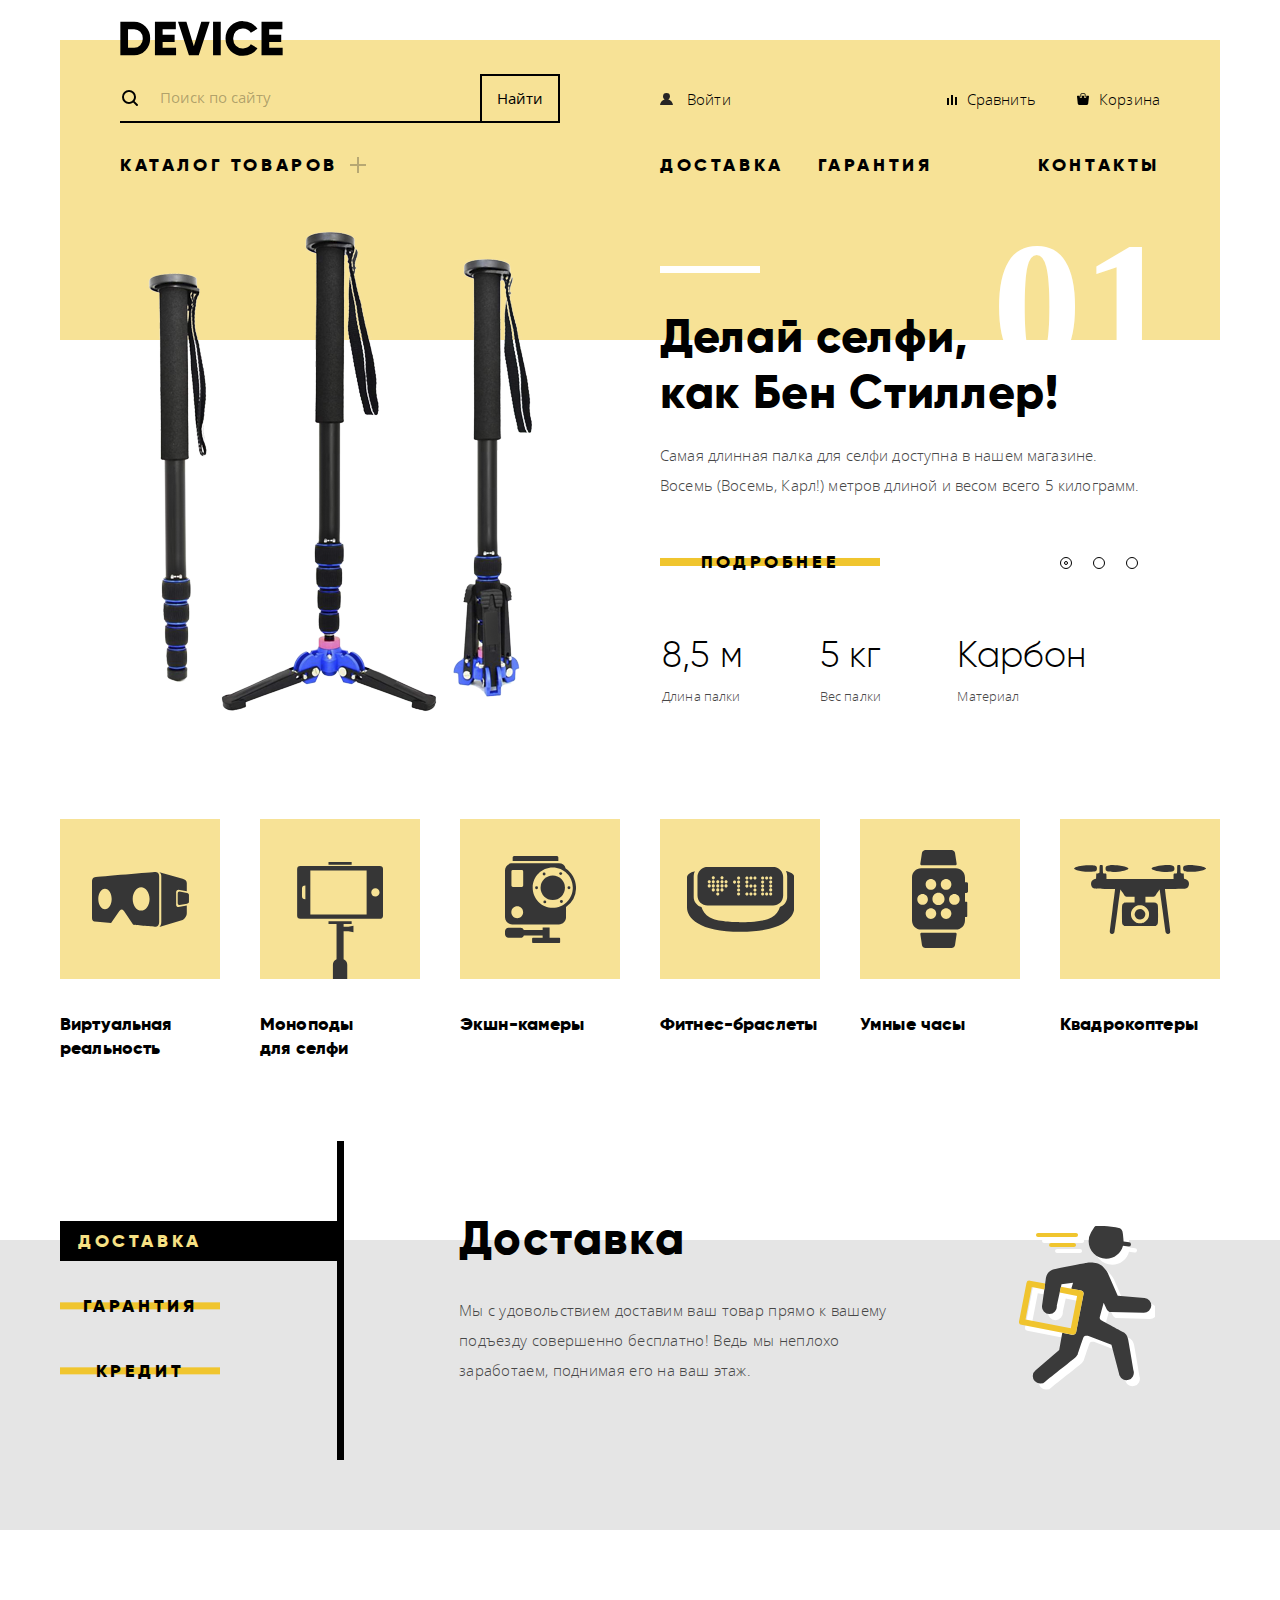
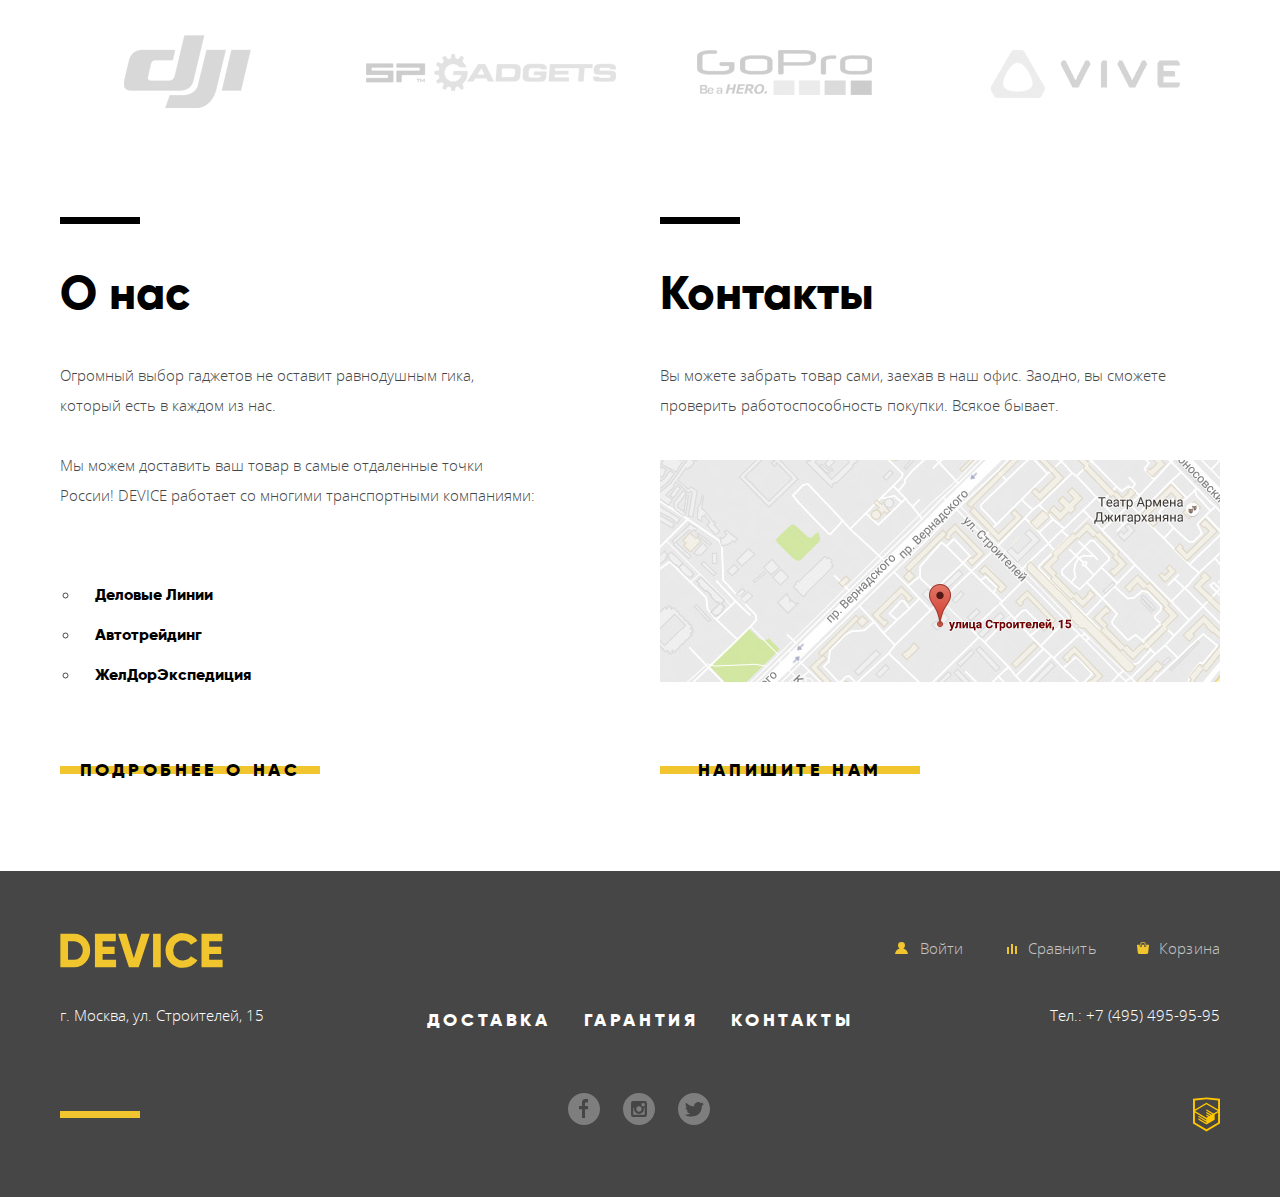
==== commit e0c96244: "Правки первой попытки" ====
--- a/index.html
+++ b/index.html
@@ -24,7 +24,7 @@
           </ul>
         </div>
         <div class="header-site-navigation">
-          <div><a href="device-catalog.html">Каталог товаров</a>
+          <div class="site-navigation-column1"><a href="device-catalog.html">Каталог товаров</a>
             <ul class="header-catalog hidden">
               <li><a href="virtual-reality.html">Виртуальная реальность</a></li>
               <li><a href="device-catalog.html">Моноподы для селфи</a></li>
@@ -45,7 +45,7 @@
         </div>
       </nav>
     </header>
-    <main>
+    <main class="main-section">
       <div class="container">
         <h1 class="visually-hidden">Интернет-магазин Device</h1>
         <article class="product-slider">
@@ -127,6 +127,59 @@
           <h2 class="visually-hidden">Каталог</h2>
           <ul>
             <li class="catalog-li">
+                <a href="virtual-reality.html">
+                    <span>
+                        <img src="img/icons/popular-1.svg" width="97" height="55">
+                    </span>
+                    Виртуальная реальность
+                </a>
+            </li>
+            <li class="catalog-li">
+                <a href="device-catalog.html">
+                    <span class="align-end">
+                        <img src="img/icons/popular-2.svg" width="86" height="117">
+                    </span>
+                    Моноподы <b class="no-wrap">для селфи</b>
+                </a>
+            </li>
+            <li class="catalog-li">
+                <a href="action-cams.html">
+                    <span>
+                        <img src="img/icons/popular-3.svg" width="71" height="87">
+                    </span>
+                    Экшн-камеры
+                </a>
+            </li>
+            <li class="catalog-li">
+                <a href="trackers.html">
+                    <span>
+                        <img src="img/icons/popular-4.svg" width="107 height="65">
+                    </span>
+                    Фитнес-браслеты
+                </a>
+            </li>
+            <li class="catalog-li">
+                <a href="smart-watches.html">
+                    <span>
+                        <img src="img/icons/popular-5.svg" width="56" height="98">
+                    </span>
+                    Умные часы
+                </a>
+            </li>
+            <li class="catalog-li">
+                <a href="copters.html">
+                    <span>
+                        <img src="img/icons/popular-6.svg" width="132" height="69">
+                    </span>
+                    Квадрокоптеры
+                </a>
+            </li>
+          </ul>
+        </section>
+        <!-- <section class="main-catalog">
+          <h2 class="visually-hidden">Каталог</h2>
+          <ul>
+            <li class="catalog-li">
               <a href="virtual-reality.html">
                 <span></span>
                 Виртуальная реальность</a>
@@ -157,7 +210,7 @@
                 Квадрокоптеры</a>
             </li>
           </ul>
-        </section>
+        </section> -->
       </div>
       <section class="services">
         <div class="container">
@@ -254,10 +307,10 @@
             <p>
               Вы можете забрать товар сами, заехав в наш офис. Заодно, вы сможете проверить работоспособность покупки. Всякое бывает.
             </p>
-            <button class="mapping">
-              <img class="thumb" src="img/content/map.jpg" alt="Миниатюра карты месторасположения офиса интернет-магазина Девайс" width="560" height="222">
-            </button>
-            <button class="link feedback">Напишите нам</button>
+            <a class="mapping" href="https://yandex.ru/maps/213/moscow/?ll=37.529654%2C55.686980&mode=whatshere&whatshere%5Bpoint%5D=37.529654%2C55.686980&whatshere%5Bzoom%5D=17&z=16" tabindex="0">
+              <img class="thumb" src="img/content/map.jpg" alt="Адрес интернет-магазина Девайс: г. Москва, ул. Строителей, 15" width="560" height="222">
+            </a>
+            <a class="link feedback" href="write-us.html" tabindex="0">Напишите нам</a>
           </section>
         </section>
       </div>
@@ -266,7 +319,7 @@
       <nav class="footer-navigation">
         <ul class="footer-user-navigation">
           <li>
-            <a class="footer-logo" href="index.html">
+            <a class="footer-logo footer-icon" href="index.html">
               <svg xmlns="http://www.w3.org/2000/svg" viewBox="0 0 164 35" width="163" height="35">
                 <path d="m0.35 0.7v33.6h13.532a15.723 15.723 0 0 0 11.72-4.824 16.464 16.464 0 0 0 4.712-11.976 16.465 16.465 0 0 0-4.712-11.976 15.723 15.723 0 0 0-11.72-4.824zm7.733 26.208v-18.819h5.8a8.648 8.648 0 0 1 6.5 2.568 9.412 9.412 0 0 1 2.489 6.84 9.41 9.41 0 0 1-2.489 6.84 8.646 8.646 0 0 1-6.5 2.568h-5.8zm34.8-5.952h12.082v-7.3h-12.086v-5.567h13.291v-7.389h-21.024v33.6h21.265v-7.392h-13.532v-5.952zm36.343 13.344 11.019-33.6h-8.458l-7.491 24.72-7.491-24.72h-8.457l11.019 33.6zm14.4 0h7.733v-33.6h-7.733zm38.615-1.416a15.514 15.514 0 0 0 6.041-5.688l-6.67-3.84a7.488 7.488 0 0 1-3.165 3.024 9.874 9.874 0 0 1-4.664 1.1 9.594 9.594 0 0 1-7.177-2.736 9.907 9.907 0 0 1-2.682-7.248 9.908 9.908 0 0 1 2.682-7.248 9.594 9.594 0 0 1 7.177-2.736 9.914 9.914 0 0 1 4.64 1.08 7.6 7.6 0 0 1 3.189 3.048l6.67-3.84a15.881 15.881 0 0 0-6.09-5.688 17.419 17.419 0 0 0-8.409-2.088 17.12 17.12 0 0 0-17.592 17.472 17.12 17.12 0 0 0 17.589 17.476 17.519 17.519 0 0 0 8.458-2.088zm17.881-11.928h12.082v-7.3h-12.085v-5.567h13.29v-7.389h-21.022v33.6h21.264v-7.392h-13.532v-5.952z"/>
               </svg>
@@ -275,21 +328,21 @@
           <li>
             <ul>
               <li class="login-link">
-                <a href="login-link.html">
+                <a class=" footer-icon" href="login-link.html">
                   <svg xmlns="http://www.w3.org/2000/svg" width="13" height="12" viewBox="0 0 13 12"><path d="M.032 12h12.937c-.163-2.643-2.074-4.837-4.671-5.543a3.47 3.47 0 0 0 1.687-2.972 3.485 3.485 0 0 0-6.97 0c0 1.264.68 2.361 1.688 2.972C2.106 7.163.194 9.357.032 12z"/>
                   </svg>
                   Войти
                 </a>
               </li>
               <li class="compare">
-                <a href="compare.html">
+                <a class=" footer-icon" href="compare.html">
                   <svg xmlns="http://www.w3.org/2000/svg" width="10" height="10" viewBox="0 0 10 10"><path d="M8 2h1.984v8H8zM0 3h1.984v7H0zM4 0h2v10H4z"/>
                   </svg>
                   Сравнить
                 </a>
               </li>
               <li class="cart">
-                <a href="cart.html">
+                <a class=" footer-icon" href="cart.html">
                   <svg version="1.1" id="Layer_1" xmlns="http://www.w3.org/2000/svg" xmlns:xlink="http://www.w3.org/1999/xlink" x="0px" y="0px" width="12px" height="12px" viewBox="0 0 12 12" enable-background="new 0 0 12 12" xml:space="preserve">
                     <g>
                     <path d="M11.864,3.017c-0.082-0.098-0.203-0.154-0.327-0.154H9.225V4.09c0,0.563-0.484,1.022-1.08,1.022
@@ -381,10 +434,8 @@
       <button class="button close">
         <img src="img/icons/modal-close.svg" alt="Закрыть" width="55" height="55">
       </button>
-      <!-- <iframe src="https://yandex.ru/map-widget/v1/-/CCaAEGLo" width="960" height="560" frameborder="1" allowfullscreen="true"></iframe> -->
       <iframe src="https://www.google.com/maps/embed?pb=!1m14!1m8!1m3!1d2249.109763941842!2d37.5282286!3d55.6870794!3m2!1i1024!2i768!4f13.1!3m3!1m2!1s0x46b54cf65f5c8955%3A0x694710ccd55501e!2z0YPQuy4g0KHRgtGA0L7QuNGC0LXQu9C10LksIDE1LCDQnNC-0YHQutCy0LAsIDExOTMxMQ!5e0!3m2!1sru!2sru!4v1551782556505" width="960" height="560" style="border:none" allowfullscreen></iframe>
-      <!-- <img class="map-full" src="img/content/map-big.jpg" alt="Интернет-магазин Девайс находится по адресу г. Москва, ул. Строителей, 15" width="960" height="560"> -->
     </section>
-    <script src="./js/script.js"></script>
+    <script src="./js/min.script.js"></script>
   </body>
 </html>
--- a/css/style.css
+++ b/css/style.css
@@ -1,7 +1,7 @@
 @font-face {
   font-style: normal;
   font-weight: 300;
-  font-family: "gilroylight";
+  font-family: "gilroy";
 
   src: local("gilroylight"),
   url("../fonts/gilroylight.woff2") format("woff2"),
@@ -11,7 +11,7 @@
 @font-face {
   font-style: normal;
   font-weight: 900;
-  font-family: "gilroyextrabold";
+  font-family: "gilroy";
 
   src: local("gilroyextrabold"),
   url("../fonts/gilroyextrabold.woff2") format("woff2"),
@@ -21,7 +21,7 @@
 @font-face {
   font-style: normal;
   font-weight: 100;
-  font-family: "open_sanslight";
+  font-family: "open_sans";
 
   src: local("open_sanslight"),
   url("../fonts/opensanslight.woff2") format("woff2"),
@@ -42,10 +42,10 @@
   margin: 0;
   padding: 0;
 
-  font-weight: 300;
+  font-weight: 100;
   font-size: 15px;
   line-height: 30px;
-  font-family: "open_sanslight", "Arial", sans-serif;
+  font-family: "open_sans", "Arial", sans-serif;
   color: rgba(0, 0, 0, 0.3);
   letter-spacing: 0.014em;
   letter-spacing: 0.01em;
@@ -77,15 +77,17 @@
   width: 44%;
   padding: 10px 0;
 
-  font-weight: bold;
+  font-weight: 900;
   font-size: 18px;
   line-height: 24px;
-  font-family: "gilroyextrabold", "Arial", sans-serif;
+  font-family: "gilroy", "Arial", sans-serif;
   vertical-align: middle;
   text-align: center;
   color: rgb(0, 0, 0);
   text-transform: uppercase;
   letter-spacing: 0.2em;
+
+  cursor: pointer;
 }
 
 .link::before {
@@ -101,9 +103,13 @@
   vertical-align: middle;
 
   background-color: rgb(240, 197, 46);
-  transform: translateY(-50%);
-
-  transition: height 0.3s;
+  -webkit-transform: translateY(-50%);
+      -ms-transform: translateY(-50%);
+          transform: translateY(-50%);
+
+  -webkit-transition: height 0.3s;
+       -o-transition: height 0.3s;
+          transition: height 0.3s;
 }
 
 .link:hover::before,
@@ -119,7 +125,8 @@
 
 
 .header-navigation {
-  box-sizing: border-box;
+  -webkit-box-sizing: border-box;
+          box-sizing: border-box;
   width: 1160px;
   min-height: 300px;
   margin: 40px auto 0;
@@ -154,9 +161,19 @@
 .search-navigation {
   position: relative;
 
+  display: -webkit-box;
+  display: -ms-flexbox;
   display: flex;
   width: 50%;
   margin-right: 40px;
+}
+
+.search-navigation input::placeholder {
+  color: rgba(0, 0, 0, 0.3);
+}
+
+.search-navigation:hover input:hover::placeholder {
+  color: rgba(0, 0, 0, 0.6);
 }
 
 .search-navigation input[type="search"] {
@@ -197,7 +214,8 @@
 }
 
 .search-navigation button {
-  box-sizing: border-box;
+  -webkit-box-sizing: border-box;
+          box-sizing: border-box;
   width: 80px;
   min-height: 49px;
 
@@ -235,19 +253,28 @@
 }
 
 .first-line-wrapper {
-  display: flex;
+  display: -webkit-box;
+  display: -ms-flexbox;
+  display: flex;
+  -webkit-box-pack: justify;
+  -ms-flex-pack: justify;
   justify-content: space-between;
+  -webkit-box-align: center;
+  -ms-flex-align: center;
   align-items: center;
   margin-bottom: 27px;
 }
 
 .header-user-navigation {
-  flex-wrap: wrap;
+  -ms-flex-wrap: wrap;
+      flex-wrap: wrap;
   width: 50%;
 }
 
 .header-user-navigation,
 .header-site-navigation {
+  display: -webkit-box;
+  display: -ms-flexbox;
   display: flex;
   margin: 0;
   padding: 0;
@@ -282,6 +309,8 @@
 .header-user-navigation .login-link::before {
   content: " ";
 
+  display: -webkit-inline-box;
+  display: -ms-inline-flexbox;
   display: inline-flex;
   width: 13px;
   height: 12px;
@@ -293,6 +322,8 @@
 .header-user-navigation .compare::before {
   content: " ";
 
+  display: -webkit-inline-box;
+  display: -ms-inline-flexbox;
   display: inline-flex;
   width: 10px;
   height: 10px;
@@ -304,6 +335,8 @@
 .header-user-navigation .cart::before {
   content: " ";
 
+  display: -webkit-inline-box;
+  display: -ms-inline-flexbox;
   display: inline-flex;
   width: 12px;
   height: 12px;
@@ -333,6 +366,8 @@
 }
 
 .header-site-navigation {
+  -webkit-box-pack: start;
+  -ms-flex-pack: start;
   justify-content: flex-start;
 }
 
@@ -364,8 +399,13 @@
 }
 
 .header-services {
-  display: flex;
-  flex-wrap: wrap;
+  display: -webkit-box;
+  display: -ms-flexbox;
+  display: flex;
+  -ms-flex-wrap: wrap;
+      flex-wrap: wrap;
+  -webkit-box-pack: justify;
+  -ms-flex-pack: justify;
   justify-content: space-between;
   margin: 0;
   padding: 0;
@@ -378,14 +418,15 @@
 }
 
 .header-site-navigation a {
+  font-weight: 900;
   font-size: 18px;
   line-height: 24px;
-  font-family: "gilroyextrabold", "Arial", sans-serif;
+  font-family: "gilroy", "Arial", sans-serif;
   text-transform: uppercase;
   letter-spacing: 0.2em;
 }
 
-.header-site-navigation div:first-child {
+.header-site-navigation .site-navigation-column1 {
   position: relative;
 }
 
@@ -393,7 +434,7 @@
   visibility: hidden;
 }
 
-.header-site-navigation div:first-child:hover .hidden {
+.site-navigation-column1:hover .hidden {
   visibility: visible;
 }
 
@@ -403,12 +444,22 @@
   left: -60px;
   z-index: 3;
 
-  display: flex;
-  flex-direction: column;
-  flex-wrap: wrap;
+  display: -webkit-box;
+  display: -ms-flexbox;
+  display: flex;
+  -webkit-box-orient: vertical;
+  -webkit-box-direction: normal;
+  -ms-flex-direction: column;
+      flex-direction: column;
+  -ms-flex-wrap: wrap;
+      flex-wrap: wrap;
+  -webkit-box-pack: start;
+  -ms-flex-pack: start;
   justify-content: flex-start;
+  -ms-flex-line-pack: start;
   align-content: flex-start;
-  box-sizing: border-box;
+  -webkit-box-sizing: border-box;
+          box-sizing: border-box;
   width: 1160px;
   height: 160px;
   margin: 0;
@@ -438,19 +489,21 @@
   margin: 0;
   padding: 0;
 
+  font-weight: 100;
   font-size: 15px;
   line-height: 36px;
-  font-family: "open_sanslight", "Arial", sans-serif;
+  font-family: "open_sans", "Arial", sans-serif;
   text-transform: none;
   letter-spacing: 0.01em;
 }
 
-main {
+.main-section {
   margin-top: -112px;
 }
 
 .container {
-  box-sizing: border-box;
+  -webkit-box-sizing: border-box;
+          box-sizing: border-box;
   width: 1160px;
   margin: 0 auto;
 
@@ -462,7 +515,7 @@
 
   min-height: 486px;
   margin: 0;
-  margin-bottom: 107px;
+  margin-bottom: 105px;
   padding: 0;
 }
 
@@ -496,8 +549,14 @@
   bottom: 145px;
   z-index: 3;
 
-  display: flex;
+  display: -webkit-box;
+  display: -ms-flexbox;
+  display: flex;
+  -webkit-box-pack: justify;
+  -ms-flex-pack: justify;
   justify-content: space-between;
+  -webkit-box-align: center;
+  -ms-flex-align: center;
   align-items: center;
   width: 78px;
 
@@ -584,7 +643,12 @@
 
 .slider-item {
   display: none;
-  flex-direction: row;
+  -webkit-box-orient: horizontal;
+  -webkit-box-direction: normal;
+  -ms-flex-direction: row;
+      flex-direction: row;
+  -webkit-box-pack: justify;
+  -ms-flex-pack: justify;
   justify-content: space-between;
 }
 
@@ -597,20 +661,32 @@
   margin-left: 25px;
 }
 .product-slider input#slide-1:checked ~ ul .monopod {
+  display: -webkit-box;
+  display: -ms-flexbox;
   display: flex;
 }
 
 .product-slider input#slide-2:checked ~ ul .tracker {
+  display: -webkit-box;
+  display: -ms-flexbox;
   display: flex;
 }
 
 .product-slider input#slide-3:checked ~ ul .copter {
+  display: -webkit-box;
+  display: -ms-flexbox;
   display: flex;
 }
 
 .slider-item > span {
-  display: flex;
+  display: -webkit-box;
+  display: -ms-flexbox;
+  display: flex;
+  -webkit-box-pack: center;
+  -ms-flex-pack: center;
   justify-content: center;
+  -webkit-box-align: center;
+  -ms-flex-align: center;
   align-items: center;
   min-width: 560px;
 }
@@ -618,8 +694,15 @@
 .product-description {
   position: relative;
 
-  display: flex;
-  flex-direction: column;
+  display: -webkit-box;
+  display: -ms-flexbox;
+  display: flex;
+  -webkit-box-orient: vertical;
+  -webkit-box-direction: normal;
+  -ms-flex-direction: column;
+      flex-direction: column;
+  -webkit-box-align: start;
+  -ms-flex-align: start;
   align-items: flex-start;
   width: 560px;
   min-height: 486px;
@@ -631,8 +714,8 @@
   top: 10px;
   right: 60px;
   z-index: 1;
+
   height: 130px;
-
 
   background-repeat: no-repeat;
 }
@@ -645,11 +728,13 @@
 
 .tracker .product-description::after {
   width: 198px;
+
   background-image: url("../img/icons/02.svg");
 }
 
 .copter .product-description::after {
   width: 200px;
+
   background-image: url("../img/icons/03.svg");
 }
 
@@ -661,9 +746,10 @@
   margin-top: 80px;
   margin-bottom: 20px;
 
+  font-weight: 900;
   font-size: 47px;
   line-height: 56px;
-  font-family: "gilroyextrabold", "Arial", sans-serif;
+  font-family: "gilroy", "Arial", sans-serif;
   color: rgb(0, 0, 0);
   letter-spacing: 0.014em;
   word-wrap: break-word;
@@ -672,7 +758,7 @@
 .slider-item p {
   width: 490px;
   margin: 0;
-  margin-bottom: 42px;
+  margin-bottom: 40px;
 
   word-wrap: break-word;
 }
@@ -696,12 +782,12 @@
 .product-features td {
   margin: 0;
   padding: 0;
-  padding-top: 10px;
-
-  font-weight: 300;
+  padding-top: 5px;
+
+  font-weight: 100;
   font-size: 13px;
   line-height: 20px;
-  font-family: "open_sanslight", "Arial", sans-serif;
+  font-family: "open_sans", "Arial", sans-serif;
   color: rgb(70, 70, 70);
 }
 
@@ -713,22 +799,25 @@
   font-weight: 300;
   font-size: 36px;
   line-height: 48px;
-  font-family: "gilroylight", "Arial", sans-serif;
+  font-family: "gilroy", "Arial", sans-serif;
   color: rgb(0, 0, 0);
 }
 
 .main-catalog {
+  font-weight: 900;
   font-size: 18px;
   line-height: 24px;
-  font-family: "gilroyextrabold", "Arial", sans-serif;
+  font-family: "gilroy", "Arial", sans-serif;
   color: rgb(0, 0, 0);
 }
 
 .main-catalog ul {
+  display: -webkit-box;
+  display: -ms-flexbox;
   display: flex;
   margin-bottom: 180px;
   padding: 0;
-
+flex-wrap: wrap;
   list-style: none;
 }
 
@@ -737,7 +826,10 @@
 }
 
 .main-catalog span {
-  display: block;
+  display: flex;
+  flex-direction: row;
+  justify-content: center;
+  align-items: center;
   width: 160px;
   height: 160px;
   margin-bottom: 33px;
@@ -745,14 +837,24 @@
   background-color: rgb(247, 226, 150);
 }
 
+.main-catalog .align-end {
+  align-items: flex-end;
+}
+
 .main-catalog .no-wrap {
   display: block;
 }
 
-.catalog-li:not(:last-of-type) {
+.catalog-li {
+  width: 160px;
+}
+.catalog-li:not(:nth-of-type(6n)) {
+margin-righT: 40px;
+}
+/* .catalog-li:not(:last-of-type) {
   margin-right: 40px;
-}
-
+} */
+/*
 .catalog-li span::before {
   content: " ";
 
@@ -788,15 +890,16 @@
 .catalog-li:nth-of-type(6) span::before {
   background-image: url("../img/icons/popular-6.svg");
 }
-
+*/
 .catalog-li:active a,
-.catalog-li:active span::before {
+.catalog-li:active .no-wrap,
+.catalog-li:active img {
   opacity: 0.3;
 }
 
-.catalog-li span:hover,
-.catalog-li span:focus,
-.catalog-li span:active {
+.catalog-li a:hover span,
+.catalog-li a:focus span,
+.catalog-li a:active span {
   background-color: rgb(240, 197, 46);
 }
 
@@ -811,8 +914,13 @@
 }
 
 .services .container {
-  display: flex;
-  flex-direction: row;
+  display: -webkit-box;
+  display: -ms-flexbox;
+  display: flex;
+  -webkit-box-orient: horizontal;
+  -webkit-box-direction: normal;
+  -ms-flex-direction: row;
+      flex-direction: row;
   width: 1160px;
   margin: 0 auto;
   margin-top: -100px;
@@ -830,9 +938,15 @@
 }
 
 .service-navigation {
-  display: flex;
-  flex-direction: column;
-  box-sizing: border-box;
+  display: -webkit-box;
+  display: -ms-flexbox;
+  display: flex;
+  -webkit-box-orient: vertical;
+  -webkit-box-direction: normal;
+  -ms-flex-direction: column;
+      flex-direction: column;
+  -webkit-box-sizing: border-box;
+          box-sizing: border-box;
   width: 284px;
   min-height: 319px;
   margin: 0;
@@ -841,6 +955,10 @@
   padding-top: 80px;
 
   border-right: 7px solid rgb(0, 0, 0);
+}
+
+.service-navigation .link {
+  padding: 8px 0;
 }
 
 .service-button {
@@ -854,11 +972,12 @@
 }
 
 .service-button:not(:last-of-type) {
-  margin-bottom: 20px;
+  margin-bottom: 25px;
 }
 
 .service-description {
-  box-sizing: border-box;
+  -webkit-box-sizing: border-box;
+          box-sizing: border-box;
   width: 876px;
   min-height: 319px;
   margin: 0;
@@ -881,12 +1000,13 @@
 
   margin: 0;
   margin-top: 73px;
-  margin-bottom: 34px;
-  padding: 0;
-
+  margin-bottom: 33px;
+  padding: 0;
+
+  font-weight: 900;
   font-size: 47px;
   line-height: 48px;
-  font-family: "gilroyextrabold", "Arial", sans-serif;
+  font-family: "gilroy", "Arial", sans-serif;
   color: rgb(0, 0, 0);
   letter-spacing: 0.04em;
 }
@@ -1012,12 +1132,16 @@
 }
 
 .brands-list {
-  display: flex;
+  display: -webkit-box;
+  display: -ms-flexbox;
+  display: flex;
+  -webkit-box-pack: center;
+  -ms-flex-pack: center;
   justify-content: center;
   margin: 0;
   padding: 0;
-
   list-style: none;
+  flex-wrap: wrap;
 }
 
 .brandlist-item:not(:last-child) {
@@ -1081,16 +1205,22 @@
 }
 
 .info-contacts {
-  display: flex;
+  display: -webkit-box;
+  display: -ms-flexbox;
+  display: flex;
+  -webkit-box-pack: start;
+  -ms-flex-pack: start;
   justify-content: flex-start;
   margin-bottom: 102px;
 }
 
 .info-contacts .link {
   width: 260px;
-}
-
-.info-contacts button {
+
+  cursor: pointer;
+}
+
+.info-contacts .link {
   background-color: transparent;
   border: none;
 }
@@ -1099,12 +1229,19 @@
 .contacts {
   position: relative;
 
-  display: flex;
-  flex-direction: column;
+  display: -webkit-box;
+  display: -ms-flexbox;
+  display: flex;
+  -webkit-box-orient: vertical;
+  -webkit-box-direction: normal;
+  -ms-flex-direction: column;
+      flex-direction: column;
+  -webkit-box-align: start;
+  -ms-flex-align: start;
   align-items: flex-start;
   min-height: 550px;
 
-  letter-spacing: 0.005em;
+  letter-spacing: 0;
 }
 
 .info {
@@ -1122,9 +1259,10 @@
   margin-top: 50px;
   margin-bottom: 28px;
 
+  font-weight: 900;
   font-size: 47px;
   line-height: 48px;
-  font-family: "gilroyextrabold", "Arial", sans-serif;
+  font-family: "gilroy", "Arial", sans-serif;
   color: rgb(0, 0, 0);
   letter-spacing: 0;
 }
@@ -1133,7 +1271,7 @@
 .contacts h3::before {
   content: "";
   position: absolute;
-  top: -53px;
+  top: -52px;
   left: 0;
 
   display: table;
@@ -1144,7 +1282,7 @@
 }
 
 .info p {
-  max-width: 460px;
+  max-width: 475px;
 }
 
 .contacts p {
@@ -1152,7 +1290,7 @@
 }
 
 .couriers {
-  margin: 24px 0 0 20px;
+  margin: 50px 0 0 20px;
   padding: 0;
 
   list-style: circle;
@@ -1161,9 +1299,10 @@
 .couriers a {
   margin-left: 15px;
 
+  font-weight: 900;
   font-size: 16px;
   line-height: 40px;
-  font-family: "gilroyextrabold", "Arial", sans-serif;
+  font-family: "gilroy", "Arial", sans-serif;
   color: rgb(0, 0, 0);
 }
 
@@ -1178,6 +1317,8 @@
 
 .contacts .mapping {
   padding: 0;
+
+  cursor: pointer;
 }
 
 .main-footer {
@@ -1188,15 +1329,24 @@
 }
 
 .footer-navigation {
-  display: flex;
-  flex-direction: column;
-  flex-wrap: wrap;
+  display: -webkit-box;
+  display: -ms-flexbox;
+  display: flex;
+  -webkit-box-orient: vertical;
+  -webkit-box-direction: normal;
+  -ms-flex-direction: column;
+      flex-direction: column;
+  -ms-flex-wrap: wrap;
+      flex-wrap: wrap;
+  -webkit-box-pack: start;
+  -ms-flex-pack: start;
   justify-content: flex-start;
-  box-sizing: border-box;
+  -webkit-box-sizing: border-box;
+          box-sizing: border-box;
   max-width: 1160px;
   min-height: 323px;
   margin: 0 auto;
-  padding: 65px 0;
+  padding: 62px 0;
 
   font-size: 15px;
   line-height: 30px;
@@ -1206,16 +1356,19 @@
   background-color: inherit;
 }
 
+.footer-navigation ul {
+  display: -webkit-box;
+  display: -ms-flexbox;
+  display: flex;
+  flex-direction: row;
+  margin: 0;
+  padding: 0;
+
+  list-style: none;
+}
+
 .footer-navigation a {
   color: rgb(255, 255, 255);
-}
-
-.footer-navigation ul {
-  display: flex;
-  margin: 0;
-  padding: 0;
-
-  list-style: none;
 }
 
 .footer-navigation .footer-logo:hover,
@@ -1228,25 +1381,43 @@
 }
 
 .footer-navigation .footer-user-navigation {
+  -webkit-box-pack: justify;
+  -ms-flex-pack: justify;
   justify-content: space-between;
-  margin-bottom: 25px;
+  margin-bottom: 12px;
+}
+
+.footer-user-navigation > li {
+  width: 50%;
 }
 
 .footer-user-navigation ul {
-  flex-wrap: wrap;
-}
-
-a[href="login-link.html"] + svg {
-  margin-right: 10px;
-}
-
-.footer-user-navigation li:not(:first-child) {
-  margin-left: 43px;
-}
-
-.footer-user-navigation .login-out {
-  position: relative;
-  left: -25px;
+  -ms-flex-wrap: wrap;
+      flex-wrap: wrap;
+  justify-content: flex-end;
+}
+
+.footer-user-navigation li:not(:first-child):not(.login-out) {
+  margin-left: 40px;
+}
+
+.footer-user-navigation .login-link {
+  margin-right: 4px;
+}
+
+.footer-user-navigation svg {
+  margin-right: 6px;
+
+  fill: rgb(240, 197, 46);
+}
+
+.login-link svg:first-child {
+  margin-right: 8px;
+}
+
+.login-link + .login-out {
+  margin-right: 3px;
+  margin-left: 15px;
 
   opacity: 0.3;
 }
@@ -1273,30 +1444,32 @@
   color: rgba(255, 255, 255, 0.3);
 }
 
-.footer-user-navigation svg {
-  margin-right: 5px;
-
-  fill: rgb(240, 197, 46);
-}
-
-.footer-user-navigation a:hover svg,
-.footer-user-navigation a:focus svg {
+
+.footer-icon:hover svg,
+.footer-icon:focus svg {
   opacity: 0.6;
 }
 
-.footer-user-navigation a:active svg {
+.footer-icon:active svg {
   opacity: 0.3;
 }
 
 .site-navigation-wrapper {
-  display: flex;
-  flex-wrap: wrap;
+  display: -webkit-box;
+  display: -ms-flexbox;
+  display: flex;
+  -ms-flex-wrap: wrap;
+      flex-wrap: wrap;
+  -webkit-box-pack: justify;
+  -ms-flex-pack: justify;
   justify-content: space-between;
 }
 
 .site-navigation-wrapper.social {
+  -webkit-box-align: center;
+  -ms-flex-align: center;
   align-items: center;
-  margin-top: 60px;
+  margin-top: 58px;
 }
 
 .site-navigation-wrapper  p {
@@ -1306,28 +1479,39 @@
 
 .address,
 .footer-phone {
-  display: flex;
+  display: -webkit-box;
+  display: -ms-flexbox;
+  display: flex;
+  -webkit-box-align: center;
+  -ms-flex-align: center;
   align-items: center;
   width: 250px;
   height: 20px;
+
+  letter-spacing: 0;
 }
 
 .footer-phone {
+  -webkit-box-pack: end;
+  -ms-flex-pack: end;
   justify-content: flex-end;
 }
 
 .footer-site-navigation {
-  flex-wrap: wrap;
+  -ms-flex-wrap: wrap;
+      flex-wrap: wrap;
+  max-width: 440px;
 }
 
 .footer-site-navigation li:not(:last-child) {
-  margin-right: 35px;
+  margin-right: 33px;
 }
 
 .footer-site-navigation a {
+  font-weight: 900;
   font-size: 18px;
   line-height: 24px;
-  font-family: "gilroyextrabold", "Arial", sans-serif;
+  font-family: "gilroy", "Arial", sans-serif;
   text-transform: uppercase;
   letter-spacing: 0.2em;
 }
@@ -1342,19 +1526,28 @@
 }
 
 .footer-rect {
+  -ms-flex-item-align: center;
+  -ms-grid-row-align: center;
   align-self: center;
 }
-
-
+.footer-social {
+  flex-wrap: wrap;
+  max-width: 440px;
+}
 
 .footer-social li {
+  display: -webkit-inline-box;
+  display: -ms-inline-flexbox;
   display: inline-flex;
   margin: 0;
-  margin-right: 20px;
+  margin-right: 23px;
+  margin-bottom: 10px;
   padding: 0;
 }
 
 .footer-social-item a {
+  display: -webkit-inline-box;
+  display: -ms-inline-flexbox;
   display: inline-flex;
   margin: 0;
   padding: 0;
@@ -1372,7 +1565,11 @@
 }
 
 .footer-copyright {
-  display: flex;
+  display: -webkit-box;
+  display: -ms-flexbox;
+  display: flex;
+  -webkit-box-pack: end;
+  -ms-flex-pack: end;
   justify-content: flex-end;
   width: 60px;
   height: 35px;
@@ -1387,28 +1584,55 @@
   opacity: 0.3;
 }
 
+@-webkit-keyframes bounce {
+  0% {
+    -webkit-transform: translate(-50%, -700%);
+            transform: translate(-50%, -700%);
+  }
+
+  50% {
+    -webkit-transform: translate(-50%, -20%);
+            transform: translate(-50%, -20%);
+  }
+
+  80% {
+    -webkit-transform: translate(-50%, -60%);
+            transform: translate(-50%, -60%);
+  }
+
+  100% {
+    -webkit-transform: translate(-50%, -50%);
+            transform: translate(-50%, -50%);
+  }
+}
+
 @keyframes bounce {
   0% {
-    transform: translate(-50%, -700%);
+    -webkit-transform: translate(-50%, -700%);
+            transform: translate(-50%, -700%);
   }
 
   50% {
-    transform: translate(-50%, -20%);
+    -webkit-transform: translate(-50%, -20%);
+            transform: translate(-50%, -20%);
   }
 
   80% {
-    transform: translate(-50%, -60%);
+    -webkit-transform: translate(-50%, -60%);
+            transform: translate(-50%, -60%);
   }
 
   100% {
-    transform: translate(-50%, -50%);
+    -webkit-transform: translate(-50%, -50%);
+            transform: translate(-50%, -50%);
   }
 }
 
-@keyframes shake {
+@-webkit-keyframes shake {
   0%,
   100% {
-    transform: translate(-50%, -50%);
+    -webkit-transform: translate(-50%, -50%);
+            transform: translate(-50%, -50%);
   }
 
   10%,
@@ -1416,14 +1640,41 @@
   50%,
   70%,
   90% {
-    transform: translate(-53%, -50%);
+    -webkit-transform: translate(-53%, -50%);
+            transform: translate(-53%, -50%);
   }
 
   20%,
   40%,
   60%,
   80% {
-    transform: translate(-48%, -50%);
+    -webkit-transform: translate(-48%, -50%);
+            transform: translate(-48%, -50%);
+  }
+}
+
+@keyframes shake {
+  0%,
+  100% {
+    -webkit-transform: translate(-50%, -50%);
+            transform: translate(-50%, -50%);
+  }
+
+  10%,
+  30%,
+  50%,
+  70%,
+  90% {
+    -webkit-transform: translate(-53%, -50%);
+            transform: translate(-53%, -50%);
+  }
+
+  20%,
+  40%,
+  60%,
+  80% {
+    -webkit-transform: translate(-48%, -50%);
+            transform: translate(-48%, -50%);
   }
 }
 
@@ -1433,11 +1684,15 @@
   left: 50%;
   z-index: 10;
 
-  box-sizing: border-box;
+  -webkit-box-sizing: border-box;
+          box-sizing: border-box;
   width: 960px;
 
-  box-shadow: 0 10px 20px 0 rgba(4, 6, 6, 0.2);
-  transform: translate(-50%, -50%);
+  -webkit-box-shadow: 0 10px 20px 0 rgba(4, 6, 6, 0.2);
+          box-shadow: 0 10px 20px 0 rgba(4, 6, 6, 0.2);
+  -webkit-transform: translate(-50%, -50%);
+      -ms-transform: translate(-50%, -50%);
+          transform: translate(-50%, -50%);
 }
 
 .write-us {
@@ -1456,17 +1711,27 @@
 .modal-show {
   display: block;
 
-  animation: bounce 0.6s;
+  -webkit-animation: bounce 0.6s;
+          animation: bounce 0.6s;
 }
 
 .modal-error {
-  animation: shake 0.6s;
+  -webkit-animation: shake 0.6s;
+          animation: shake 0.6s;
 }
 
 .popup {
-  display: flex;
-  flex-direction: row;
-  flex-wrap: wrap;
+  display: -webkit-box;
+  display: -ms-flexbox;
+  display: flex;
+  -webkit-box-orient: horizontal;
+  -webkit-box-direction: normal;
+  -ms-flex-direction: row;
+      flex-direction: row;
+  -ms-flex-wrap: wrap;
+      flex-wrap: wrap;
+  -webkit-box-pack: justify;
+  -ms-flex-pack: justify;
   justify-content: space-between;
   margin: 0;
   padding: 0;
@@ -1479,8 +1744,9 @@
 
 .write-item input {
   display: block;
-  box-sizing: border-box;
-  box-sizing: border-box;
+  -webkit-box-sizing: border-box;
+          box-sizing: border-box;
+          box-sizing: border-box;
   width: 100%;
   padding: 15px 20px;
 }
@@ -1489,8 +1755,16 @@
   width: 760px;
 }
 
+.write-item input[placeholder],
+.textarea-item textarea[placeholder] {
+  font-weight: 300;
+  font-family: "open_sans", "Arial", sans-serif;
+  color: rgba(0, 0, 0, 0.4);
+}
+
 .textarea-item textarea {
-  box-sizing: border-box;
+  -webkit-box-sizing: border-box;
+          box-sizing: border-box;
   width: 100%;
   min-height: 155px;
   padding: 15px 20px;
@@ -1534,9 +1808,10 @@
 }
 
 .modal label {
+  font-weight: 900;
   font-size: 18px;
   line-height: 24px;
-  font-family: "gilroyextrabold", "Arial", sans-serif;
+  font-family: "gilroy", "Arial", sans-serif;
   color: rgb(0, 0, 0);
 }
 
@@ -1567,6 +1842,7 @@
 .modal input:focus:invalid,
 .modal textarea:focus:invalid {
   background-color: rgb(246, 218, 218);
+  border: none;
 }
 
 .modal .link {
@@ -1586,8 +1862,13 @@
 }
 
 .bread {
-  display: flex;
-  flex-direction: column;
+  display: -webkit-box;
+  display: -ms-flexbox;
+  display: flex;
+  -webkit-box-orient: vertical;
+  -webkit-box-direction: normal;
+  -ms-flex-direction: column;
+      flex-direction: column;
 }
 
 .inner-page h1 {
@@ -1595,31 +1876,39 @@
   margin-bottom: 20px;
   padding: 0;
 
-  font-weight: bold;
+  font-weight: 900;
   font-size: 47px;
   line-height: 48px;
-  font-family: "gilroyextrabold", "Arial", sans-serif;
+  font-family: "gilroy", "Arial", sans-serif;
   color: rgb(0, 0, 0);
   letter-spacing: 0.01em;
 }
 
 .wrapper h2 {
-  display: flex;
+  display: -webkit-box;
+  display: -ms-flexbox;
+  display: flex;
+  -webkit-box-align: center;
+  -ms-flex-align: center;
   align-items: center;
-  box-sizing: border-box;
+  -webkit-box-sizing: border-box;
+          box-sizing: border-box;
   height: 70px;
   margin: 0;
 
-  font-weight: bold;
+  font-weight: 900;
   font-size: 16px;
   line-height: 24px;
-  font-family: "gilroyextrabold", "Arial", sans-serif;
+  font-family: "gilroy", "Arial", sans-serif;
   text-transform: uppercase;
   letter-spacing: 0.2em;
 }
 
 .inner-page .breadcrumbs {
-  display: flex;
+  display: -webkit-box;
+  display: -ms-flexbox;
+  display: flex;
+  flex-wrap: wrap;
   margin: 0;
   margin-bottom: 43px;
   padding: 0;
@@ -1631,7 +1920,6 @@
   position: relative;
 
   display: inline-block;
-  height: 30px;
   margin-right: 38px;
 
   vertical-align: middle;
@@ -1649,24 +1937,26 @@
   background-image: url("../img/icons/nav-arrow.svg");
   background-repeat: no-repeat;
   background-position: 0 0;
-  transform: translateY(-50%);
+  -webkit-transform: translateY(-50%);
+      -ms-transform: translateY(-50%);
+          transform: translateY(-50%);
 }
 
 .breadcrumbs span {
-  font-weight: 300;
+  font-weight: 100;
   font-size: 14px;
   line-height: 24px;
-  font-family: "open_sanslight", "Arial", sans-serif;
+  font-family: "open_sans", "Arial", sans-serif;
   color: rgba(0, 0, 0, 0.3);
   letter-spacing: 0.014em;
   letter-spacing: 0.01em;
 }
 
 .breadcrumbs a {
-  font-weight: 300;
+  font-weight: 100;
   font-size: 14px;
   line-height: 24px;
-  font-family: "open_sanslight", "Arial", sans-serif;
+  font-family: "open_sans", "Arial", sans-serif;
   color: rgba(0, 0, 0, 0.3);
   letter-spacing: 0.014em;
   letter-spacing: 0.01em;
@@ -1682,7 +1972,11 @@
 }
 
 .inner-page .container {
-  display: flex;
+  display: -webkit-box;
+  display: -ms-flexbox;
+  display: flex;
+  -webkit-box-pack: justify;
+  -ms-flex-pack: justify;
   justify-content: space-between;
   width: 1160px;
   margin: 0 auto;
@@ -1690,9 +1984,16 @@
 }
 
 .inner-page .wrapper {
-  box-sizing: border-box;
-
-  background-image: linear-gradient(to right, rgb(220, 220, 220), rgb(220, 220, 220) 50%, rgb(235, 235, 235) 50%, rgb(235, 235, 235)),
+  -webkit-box-sizing: border-box;
+          box-sizing: border-box;
+
+  background-image: -webkit-gradient(linear, left top, right top, from(rgb(220, 220, 220)), color-stop(50%, rgb(220, 220, 220)), color-stop(50%, rgb(235, 235, 235)), to(rgb(235, 235, 235))),
+  -webkit-gradient(linear, left top, right top, from(rgb(238, 238, 238)), color-stop(50%, rgb(238, 238, 238)), color-stop(50%, rgb(255, 255, 255)), to(rgb(255, 255, 255)));
+  background-image: -webkit-linear-gradient(left, rgb(220, 220, 220), rgb(220, 220, 220) 50%, rgb(235, 235, 235) 50%, rgb(235, 235, 235)),
+  -webkit-linear-gradient(left, rgb(238, 238, 238), rgb(238, 238, 238) 50%, rgb(255, 255, 255) 50%, rgb(255, 255, 255));
+  background-image:      -o-linear-gradient(left, rgb(220, 220, 220), rgb(220, 220, 220) 50%, rgb(235, 235, 235) 50%, rgb(235, 235, 235)),
+  -o-linear-gradient(left, rgb(238, 238, 238), rgb(238, 238, 238) 50%, rgb(255, 255, 255) 50%, rgb(255, 255, 255));
+  background-image:         linear-gradient(to right, rgb(220, 220, 220), rgb(220, 220, 220) 50%, rgb(235, 235, 235) 50%, rgb(235, 235, 235)),
   linear-gradient(to right, rgb(238, 238, 238), rgb(238, 238, 238) 50%, rgb(255, 255, 255) 50%, rgb(255, 255, 255));
   background-repeat: no-repeat, no-repeat;
   background-size: 100% 70px, 100% 100%;
@@ -1706,13 +2007,9 @@
 .filters fieldset {
   margin: 0;
   padding: 0;
-  padding-bottom: 26px;
+  padding-bottom: 28px;
 
   border: none;
-}
-
-.filters fieldset:not(:first-child) {
-  margin-bottom: 5px;
 }
 
 .filters form {
@@ -1722,14 +2019,14 @@
 .filters legend {
   width: 200px;
   margin: 0;
-  margin-bottom: 18px;
+  margin-bottom: 20px;
   padding: 0;
   padding-top: 12px;
 
-  font-weight: bold;
+  font-weight: 900;
   font-size: 18px;
   line-height: 24px;
-  font-family: "gilroyextrabold", "Arial", sans-serif;
+  font-family: "gilroy", "Arial", sans-serif;
   color: rgb(0, 0, 0);
   letter-spacing: 0.01em;
 
@@ -1738,7 +2035,7 @@
 
 .range-lifter {
   width: 200px;
-  margin-top: 20px;
+  margin-top: 12px;
 }
 
 .range-controls {
@@ -1769,7 +2066,8 @@
   background-color: rgb(171, 171, 171);
   border: 8px solid rgb(255, 255, 255);
   border-radius: 50%;
-  box-shadow: 0 2px 1px 0 rgb(218, 218, 218);
+  -webkit-box-shadow: 0 2px 1px 0 rgb(218, 218, 218);
+          box-shadow: 0 2px 1px 0 rgb(218, 218, 218);
   cursor: pointer;
 }
 
@@ -1782,22 +2080,31 @@
 }
 
 .price-controls {
-  display: flex;
+  display: -webkit-box;
+  display: -ms-flexbox;
+  display: flex;
+  -webkit-box-pack: start;
+  -ms-flex-pack: start;
   justify-content: flex-start;
 
   font-size: 0;
 }
 
 .price-controls label {
+  font-weight: 100;
   font-size: 14px;
   line-height: 40px;
-  font-family: "open_sanslight", "Arial", sans-serif;
+  font-family: "open_sans", "Arial", sans-serif;
 
   opacity: 0.2;
 }
 
 .min-price {
   margin-right: 63px;
+}
+
+.color  legend {
+  margin-bottom: 18px;
 }
 
 .filter-item {
@@ -1822,12 +2129,12 @@
   margin: 0;
   margin-bottom: 20px;
   padding: 0;
-  padding-left: 40px;
-
-  font-weight: 300;
+  padding-left: 38px;
+
+  font-weight: 100;
   font-size: 14px;
   line-height: 40px;
-  font-family: "open_sanslight", "Arial", sans-serif;
+  font-family: "open_sans", "Arial", sans-serif;
   color: rgb(0, 0, 0);
   letter-spacing: 0.014em;
   letter-spacing: 0.01em;
@@ -1837,7 +2144,7 @@
   content: "";
   position: absolute;
   top: calc(50% - 11px);
-  left: 0;
+  left: -2px;
 
   width: 27px;
   height: 23px;
@@ -1869,31 +2176,33 @@
 .filter-item input[type="radio"] + label::before {
   content: "";
   position: absolute;
-  top: 0;
-  left: 0;
+  top: 50%;
+  left: -1px;
 
   display: inline-block;
-  width: 18px;
-  height: 18px;
+  width: 16px;
+  height: 16px;
 
   vertical-align: middle;
 
   border: 4px solid rgb(0, 0, 0);
   border-radius: 50%;
+  transform: translateY(-55%);
 }
 
 .filter-item input[type="radio"]:checked + label::after {
   content: "";
   position: absolute;
-  top: 8px;
-  left: 8px;
+  top: 50%;
+  left: 0;
   z-index: 5;
 
-  width: 10px;
-  height: 10px;
+  width: 9px;
+  height: 9px;
 
   background-color: rgb(0, 0, 0);
   border-radius: 50%;
+  transform: translate(70%, -65%);
 }
 
 .filter-item input[type="radio"]:checked + label:active::after {
@@ -1903,15 +2212,16 @@
 .filter-item input[type="radio"] + label:active::after {
   content: "";
   position: absolute;
-  top: 9px;
-  left: 9px;
+  top: 50%;
+  left: 0;
   z-index: 5;
 
-  width: 10px;
-  height: 10px;
+  width: 9px;
+  height: 9px;
 
   background-color: rgb(0, 0, 0);
   border-radius: 50%;
+  transform: translate(70%, -65%);
 }
 
 .filter-item input:disabled + label,
@@ -1942,8 +2252,13 @@
 }
 
 .inner-page .catalog-wrapper {
-  display: flex;
-  flex-direction: column;
+  display: -webkit-box;
+  display: -ms-flexbox;
+  display: flex;
+  -webkit-box-orient: vertical;
+  -webkit-box-direction: normal;
+  -ms-flex-direction: column;
+      flex-direction: column;
   width: 830px;
   margin: 0;
   padding: 0;
@@ -1952,9 +2267,15 @@
 }
 
 .inner-page .sortings {
-  display: flex;
-  flex-direction: row;
-  box-sizing: border-box;
+  display: -webkit-box;
+  display: -ms-flexbox;
+  display: flex;
+  -webkit-box-orient: horizontal;
+  -webkit-box-direction: normal;
+  -ms-flex-direction: row;
+      flex-direction: row;
+  -webkit-box-sizing: border-box;
+          box-sizing: border-box;
   max-width: 100%;
   min-height: 70px;
   margin-bottom: 70px;
@@ -1976,16 +2297,26 @@
   margin-right: 50px;
 }
 
-.sortings .sort-order {
-  margin-left: auto;
-}
-
 .inner-page .sort-type,
 .inner-page .sort-order {
-  display: flex;
-  flex-direction: row;
-  flex-wrap: wrap;
+  display: -webkit-box;
+  display: -ms-flexbox;
+  display: flex;
+  -webkit-box-orient: horizontal;
+  -webkit-box-direction: normal;
+  -ms-flex-direction: row;
+      flex-direction: row;
+  -ms-flex-wrap: wrap;
+      flex-wrap: wrap;
+  -webkit-box-align: center;
+  -ms-flex-align: center;
   align-items: center;
+}
+
+.sortings .sort-order {
+  flex-wrap: nowrap;
+  min-width: 45px;
+  margin-left: auto;
 }
 
 .sort-type li:not(:last-child) {
@@ -1993,9 +2324,10 @@
 }
 
 .sort-type a {
+  font-weight: 100;
   font-size: 14px;
   line-height: 18px;
-  font-family: "open_sanslight", "Arial", sans-serif;
+  font-family: "open_sans", "Arial", sans-serif;
   color: rgb(0, 0, 0);
   text-transform: none;
   letter-spacing: 0.015em;
@@ -2004,6 +2336,8 @@
 }
 
 .sort-order {
+  -webkit-box-pack: justify;
+  -ms-flex-pack: justify;
   justify-content: space-between;
   width: 40px;
 }
@@ -2031,26 +2365,35 @@
 .sort-type a:visited {
   opacity: 1;
 }
-
-.inner-page .catalog ul {
+/*
+.inner-page ul {
   margin: 0;
   padding: 0;
 
   list-style: none;
 
   border: none;
-}
+} */
 
 .inner-catalog {
-  box-sizing: border-box;
+  -webkit-box-sizing: border-box;
+          box-sizing: border-box;
   width: 100%;
   padding-left: 70px;
 }
 
 .inner-catalog .catalog-list {
-  display: flex;
-  flex-direction: row;
-  flex-wrap: wrap;
+  display: -webkit-box;
+  display: -ms-flexbox;
+  display: flex;
+  -webkit-box-orient: horizontal;
+  -webkit-box-direction: normal;
+  -ms-flex-direction: row;
+      flex-direction: row;
+  -ms-flex-wrap: wrap;
+      flex-wrap: wrap;
+  -webkit-box-pack: justify;
+  -ms-flex-pack: justify;
   justify-content: space-between;
   margin: 0;
   padding: 0;
@@ -2059,8 +2402,13 @@
 }
 
 .catalog-item {
-  display: flex;
-  flex-direction: column;
+  display: -webkit-box;
+  display: -ms-flexbox;
+  display: flex;
+  -webkit-box-orient: vertical;
+  -webkit-box-direction: normal;
+  -ms-flex-direction: column;
+      flex-direction: column;
   margin: 0;
   padding: 0;
 }
@@ -2076,17 +2424,24 @@
   right: 25px;
   z-index: 1;
 
+  display: -webkit-inline-box;
+  display: -ms-inline-flexbox;
   display: inline-flex;
+  -webkit-box-pack: center;
+  -ms-flex-pack: center;
   justify-content: center;
+  -webkit-box-align: center;
+  -ms-flex-align: center;
   align-items: center;
-  box-sizing: border-box;
+  -webkit-box-sizing: border-box;
+          box-sizing: border-box;
   width: 60px;
   height: 60px;
 
-  font-weight: 800;
+  font-weight: 900;
   font-size: 14px;
   line-height: 24px;
-  font-family: "gilroyextrabold", "Arial", sans-serif;
+  font-family: "gilroy", "Arial", sans-serif;
   color: rgb(0, 0, 0);
   text-transform: uppercase;
   letter-spacing: 0.7px;
@@ -2103,10 +2458,10 @@
 .catalog-item h3 {
   max-width: 260px;
 
-  font-weight: bold;
+  font-weight: 900;
   font-size: 18px;
   line-height: 24px;
-  font-family: "gilroyextrabold", "Arial", sans-serif;
+  font-family: "gilroy", "Arial", sans-serif;
   letter-spacing: 0.2px;
 }
 
@@ -2123,8 +2478,14 @@
 }
 
 .catalog-item .prices {
-  display: flex;
+  display: -webkit-box;
+  display: -ms-flexbox;
+  display: flex;
+  -webkit-box-pack: justify;
+  -ms-flex-pack: justify;
   justify-content: space-between;
+  -webkit-box-align: baseline;
+  -ms-flex-align: baseline;
   align-items: baseline;
   width: 100%;
   margin-top: 15px;
@@ -2132,14 +2493,14 @@
 }
 
 .catalog-item:last-child .prices {
-  margin-bottom: 18px;
+  margin-bottom: 15px;
 }
 
 .catalog-item-price {
   font-weight: 300;
   font-size: 16px;
   line-height: 24px;
-  font-family: "gilroyLight", "Arial", sans-serif;
+  font-family: "gilroy", "Arial", sans-serif;
   color: rgb(70, 70, 70);
   letter-spacing: 0.2px;
 }
@@ -2157,8 +2518,15 @@
   position: absolute;
   z-index: 2;
 
-  display: flex;
-  flex-direction: column;
+  display: -webkit-box;
+  display: -ms-flexbox;
+  display: flex;
+  -webkit-box-orient: vertical;
+  -webkit-box-direction: normal;
+  -ms-flex-direction: column;
+      flex-direction: column;
+  -webkit-box-align: center;
+  -ms-flex-align: center;
   align-items: center;
   width: 360px;
   height: 380px;
@@ -2179,6 +2547,9 @@
 .item-hover:hover {
   opacity: 1;
 }
+.item-hover button {
+  cursor: pointer;
+}
 
 .item-hover button:last-child {
   color: rgba(0, 0, 0, 0.5);
@@ -2190,30 +2561,39 @@
 }
 
 .item-hover button:last-child:active {
-  color: rgba(0, 0, 0, 0.1);
+  color: rgba(0, 0, 0, 0.2);
 }
 
 .pagination-list {
-  display: flex;
+  display: -webkit-box;
+  display: -ms-flexbox;
+  display: flex;
+  -webkit-box-align: center;
+  -ms-flex-align: center;
   align-items: center;
-  box-sizing: border-box;
+  -webkit-box-sizing: border-box;
+          box-sizing: border-box;
   width: 100%;
   height: 70px;
-  margin-bottom: 75px;
+  margin-bottom: 77px;
 
   background-color: rgb(235, 235, 235);
 }
 
 .pagination-list a {
-  font-weight: 800;
+  font-weight: 900;
   font-size: 16px;
   line-height: 24px;
-  font-family: "gilroyextrabold", "Arial", sans-serif;
+  font-family: "gilroy", "Arial", sans-serif;
   color: rgb(0, 0, 0);
 }
 
 .pagination-list ul {
-  display: flex;
+  display: -webkit-box;
+  display: -ms-flexbox;
+  display: flex;
+  -webkit-box-pack: center;
+  -ms-flex-pack: center;
   justify-content: center;
   margin: 0;
   padding: 0;
@@ -2251,7 +2631,7 @@
 
 .pagination-item a {
   display: inline-block;
-  padding: 23px 15px;
+  padding: 28px 13px 26px 18px;
 
   vertical-align: middle;
 
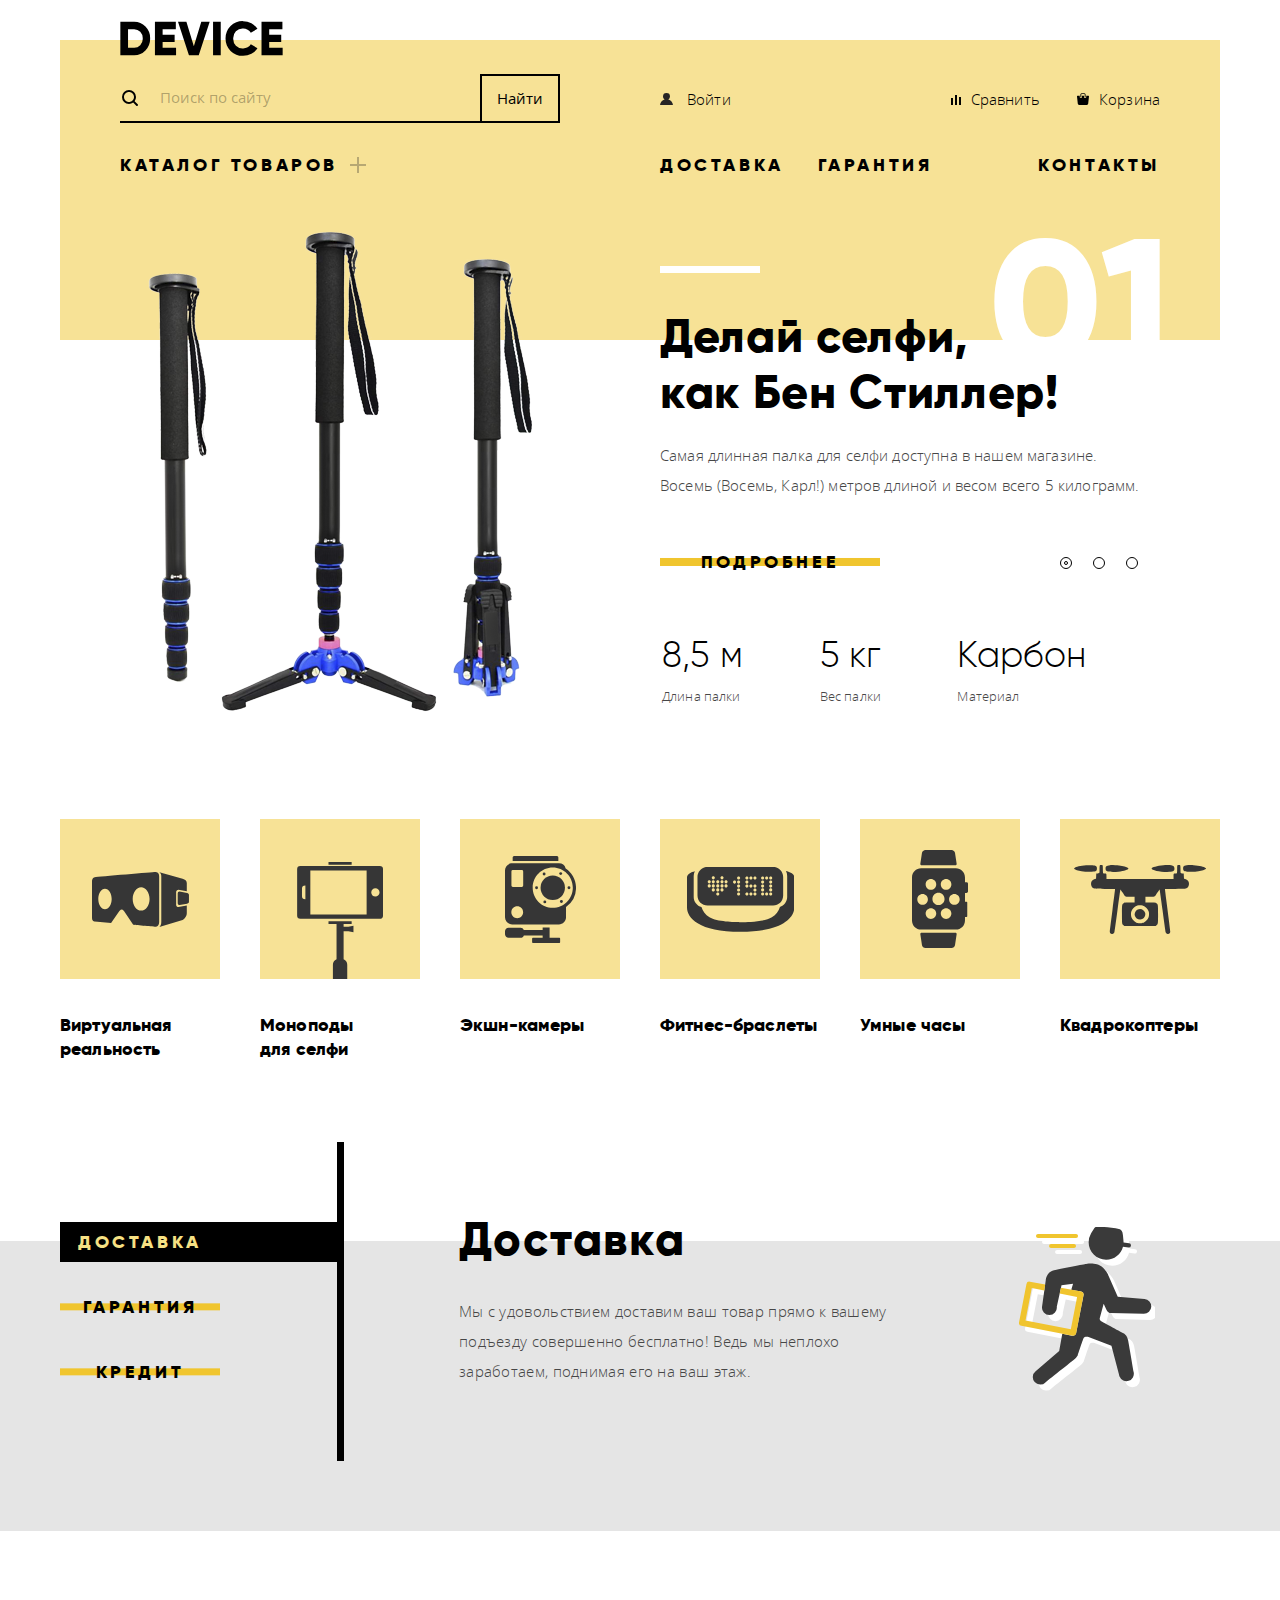
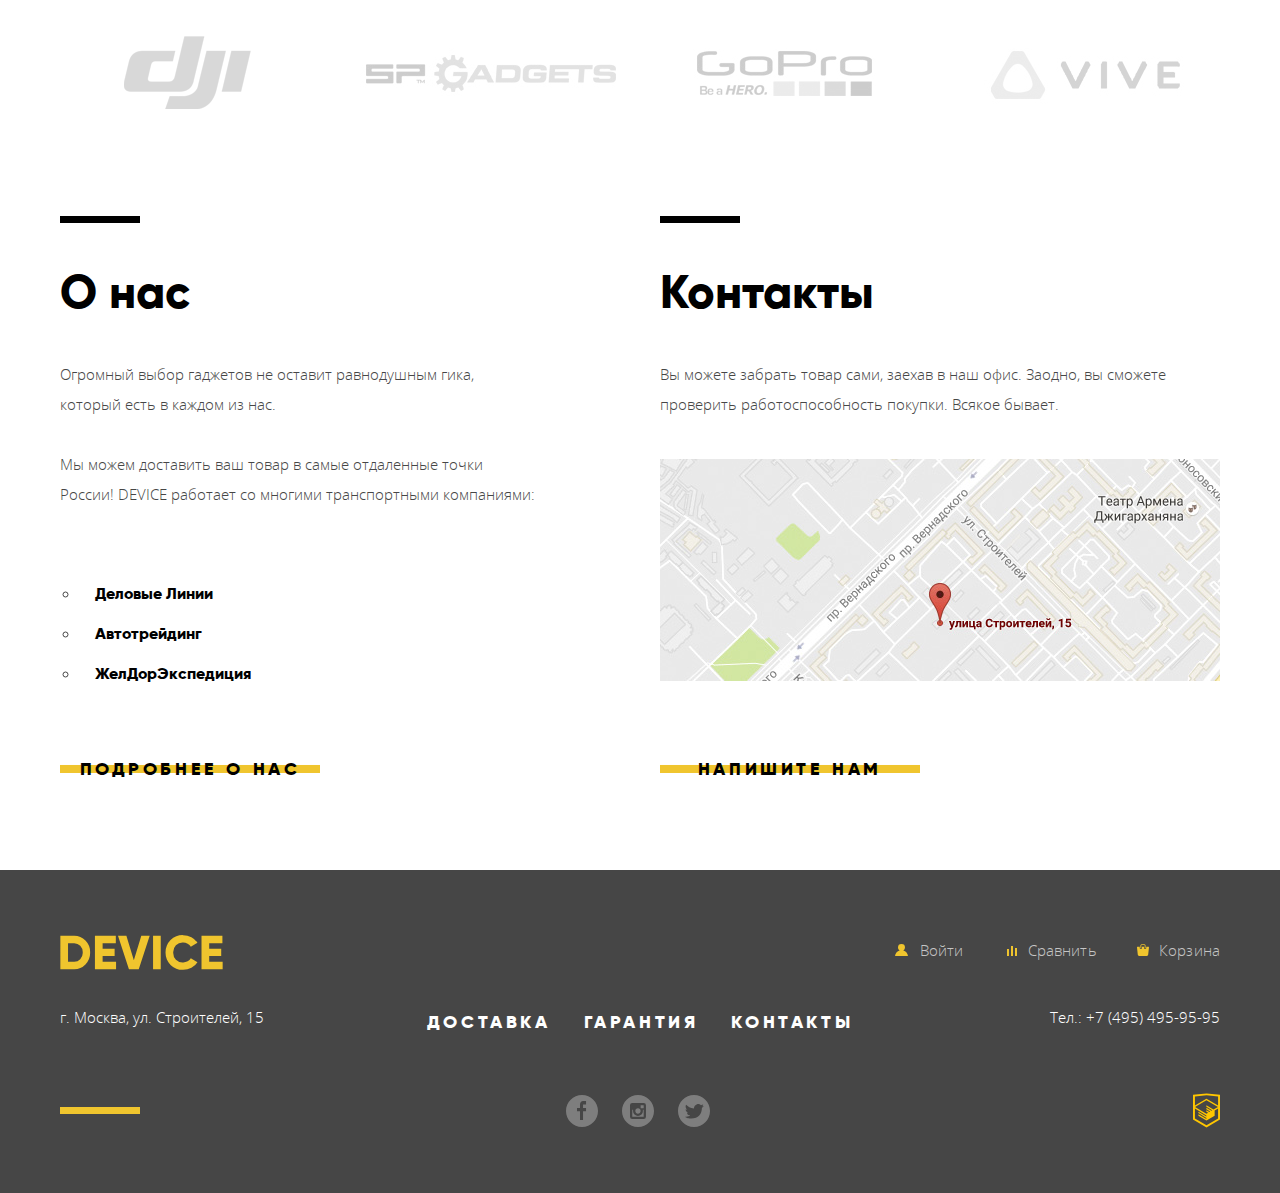
==== commit f4402935: "Все правки первой попытки" ====
--- a/index.html
+++ b/index.html
@@ -129,7 +129,7 @@
             <li class="catalog-li">
                 <a href="virtual-reality.html">
                     <span>
-                        <img src="img/icons/popular-1.svg" width="97" height="55">
+                        <img src="img/icons/popular-1.svg" width="97" height="55" alt="Товары в категории: Виртуальная реальность">
                     </span>
                     Виртуальная реальность
                 </a>
@@ -137,7 +137,7 @@
             <li class="catalog-li">
                 <a href="device-catalog.html">
                     <span class="align-end">
-                        <img src="img/icons/popular-2.svg" width="86" height="117">
+                        <img src="img/icons/popular-2.svg" width="86" height="117" alt="Товары в категории: Моноподы для селфи">
                     </span>
                     Моноподы <b class="no-wrap">для селфи</b>
                 </a>
@@ -145,7 +145,7 @@
             <li class="catalog-li">
                 <a href="action-cams.html">
                     <span>
-                        <img src="img/icons/popular-3.svg" width="71" height="87">
+                        <img src="img/icons/popular-3.svg" width="71" height="87" alt="Товары в категории: Экшн-камеры">
                     </span>
                     Экшн-камеры
                 </a>
@@ -153,7 +153,7 @@
             <li class="catalog-li">
                 <a href="trackers.html">
                     <span>
-                        <img src="img/icons/popular-4.svg" width="107 height="65">
+                        <img src="img/icons/popular-4.svg" width="107" height="65" alt="Товары в категории: Фитнес-браслеты" >
                     </span>
                     Фитнес-браслеты
                 </a>
@@ -161,7 +161,7 @@
             <li class="catalog-li">
                 <a href="smart-watches.html">
                     <span>
-                        <img src="img/icons/popular-5.svg" width="56" height="98">
+                        <img src="img/icons/popular-5.svg" width="56" height="98" alt="Товары в категории: Умные часы">
                     </span>
                     Умные часы
                 </a>
@@ -169,48 +169,13 @@
             <li class="catalog-li">
                 <a href="copters.html">
                     <span>
-                        <img src="img/icons/popular-6.svg" width="132" height="69">
+                        <img src="img/icons/popular-6.svg" width="132" height="69" alt="Товары в категории: Квадрокоптеры">
                     </span>
                     Квадрокоптеры
                 </a>
             </li>
           </ul>
         </section>
-        <!-- <section class="main-catalog">
-          <h2 class="visually-hidden">Каталог</h2>
-          <ul>
-            <li class="catalog-li">
-              <a href="virtual-reality.html">
-                <span></span>
-                Виртуальная реальность</a>
-            </li>
-            <li class="catalog-li">
-              <a href="device-catalog.html">
-                <span></span>
-                Моноподы <b class="no-wrap">для селфи</b></a>
-            </li>
-            <li class="catalog-li">
-              <a href="action-cams.html">
-                <span></span>
-                Экшн-камеры</a>
-            </li>
-            <li class="catalog-li">
-              <a href="trackers.html">
-                <span></span>
-                Фитнес-браслеты</a>
-            </li>
-            <li class="catalog-li">
-              <a href="smart-watches.html">
-                <span></span>
-                Умные часы</a>
-            </li>
-            <li class="catalog-li">
-              <a href="copters.html">
-                <span></span>
-                Квадрокоптеры</a>
-            </li>
-          </ul>
-        </section> -->
       </div>
       <section class="services">
         <div class="container">
--- a/css/style.css
+++ b/css/style.css
@@ -122,8 +122,6 @@
   color: rgba(0, 0, 0, 0.3);
 }
 
-
-
 .header-navigation {
   -webkit-box-sizing: border-box;
           box-sizing: border-box;
@@ -168,8 +166,32 @@
   margin-right: 40px;
 }
 
+.search-navigation input::-webkit-input-placeholder {
+  color: rgba(0, 0, 0, 0.3);
+}
+
+.search-navigation input:-ms-input-placeholder {
+  color: rgba(0, 0, 0, 0.3);
+}
+
+.search-navigation input::-ms-input-placeholder {
+  color: rgba(0, 0, 0, 0.3);
+}
+
 .search-navigation input::placeholder {
   color: rgba(0, 0, 0, 0.3);
+}
+
+.search-navigation:hover input:hover::-webkit-input-placeholder {
+  color: rgba(0, 0, 0, 0.6);
+}
+
+.search-navigation:hover input:hover:-ms-input-placeholder {
+  color: rgba(0, 0, 0, 0.6);
+}
+
+.search-navigation:hover input:hover::-ms-input-placeholder {
+  color: rgba(0, 0, 0, 0.6);
 }
 
 .search-navigation:hover input:hover::placeholder {
@@ -283,7 +305,7 @@
 }
 
 .header-user-navigation li:not(:first-child) {
-  margin-left: 41px;
+  margin-left: 37px;
 }
 
 .header-user-navigation .login-out {
@@ -375,15 +397,15 @@
   width: 50%;
 }
 
-.header-site-navigation div:first-child {
+.site-navigation-column1 {
   margin-right: 40px;
 }
 
-.header-site-navigation div:first-child > a {
+.site-navigation-column1 > a {
   position: relative;
 }
 
-.header-site-navigation div:first-child > a::after {
+.site-navigation-column1 > a::after {
   content: "";
   position: absolute;
   top: 3px;
@@ -614,23 +636,35 @@
 }
 
 .product-slider input#slide-1:checked:focus ~ div label:nth-of-type(1) {
-  outline-width: 5px;
-  outline-style: auto;
-  outline-color: rgb(77, 144, 254);
-  outline-offset: -2px;
+  -webkit-box-shadow: inset 1px 1px 0 0 rgb(77,144,254),
+  inset -1px -1px 0 0 rgb(77,144,254),
+  inset 1px -1px 0 0 rgb(77,144,254),
+  inset -1px 1px 0 0 rgb(77,144,254);
+          box-shadow: inset 1px 1px 0 0 rgb(77,144,254),
+  inset -1px -1px 0 0 rgb(77,144,254),
+  inset 1px -1px 0 0 rgb(77,144,254),
+  inset -1px 1px 0 0 rgb(77,144,254);
 }
 
 .product-slider input#slide-2:checked:focus ~ div label:nth-of-type(2) {
-  outline-width: 5px;
-  outline-style: auto;
-  outline-color: rgb(77, 144, 254);
-  outline-offset: -2px;
+  -webkit-box-shadow: inset 1px 1px 0 0 rgb(77,144,254),
+  inset -1px -1px 0 0 rgb(77,144,254),
+  inset 1px -1px 0 0 rgb(77,144,254),
+  inset -1px 1px 0 0 rgb(77,144,254);
+          box-shadow: inset 1px 1px 0 0 rgb(77,144,254),
+  inset -1px -1px 0 0 rgb(77,144,254),
+  inset 1px -1px 0 0 rgb(77,144,254),
+  inset -1px 1px 0 0 rgb(77,144,254);
 }
 .product-slider input#slide-3:checked:focus ~ div label:nth-of-type(3) {
-  outline-width: 5px;
-  outline-style: auto;
-  outline-color: rgb(77, 144, 254);
-  outline-offset: -2px;
+  -webkit-box-shadow: inset 1px 1px 0 0 rgb(77,144,254),
+  inset -1px -1px 0 0 rgb(77,144,254),
+  inset 1px -1px 0 0 rgb(77,144,254),
+  inset -1px 1px 0 0 rgb(77,144,254);
+          box-shadow: inset 1px 1px 0 0 rgb(77,144,254),
+  inset -1px -1px 0 0 rgb(77,144,254),
+  inset 1px -1px 0 0 rgb(77,144,254),
+  inset -1px 1px 0 0 rgb(77,144,254);
 }
 
 .slider-list {
@@ -711,31 +745,37 @@
 .product-description::after {
   content: " ";
   position: absolute;
-  top: 10px;
-  right: 60px;
+  top: -15px;
+  right: 65px;
   z-index: 1;
 
-  height: 130px;
-
-  background-repeat: no-repeat;
+  height: 131px;
+
+  font-weight: 900;
+  font-size: 179px;
+  line-height: 179px;
+  font-family: "gilroy", "Arial", sans-serif;
+  text-align: right;
+  color: rgb(255, 255, 255);
+  letter-spacing: 1.79px;
 }
 
 .monopod .product-description::after {
+  content: "01";
+
   width: 166px;
-
-  background-image: url("../img/icons/01.svg");
 }
 
 .tracker .product-description::after {
+  content: "02";
+
   width: 198px;
-
-  background-image: url("../img/icons/02.svg");
 }
 
 .copter .product-description::after {
+  content: "03";
+
   width: 200px;
-
-  background-image: url("../img/icons/03.svg");
 }
 
 .slider-item h3 {
@@ -815,9 +855,11 @@
   display: -webkit-box;
   display: -ms-flexbox;
   display: flex;
+  -ms-flex-wrap: wrap;
+      flex-wrap: wrap;
   margin-bottom: 180px;
   padding: 0;
-flex-wrap: wrap;
+
   list-style: none;
 }
 
@@ -826,18 +868,29 @@
 }
 
 .main-catalog span {
-  display: flex;
-  flex-direction: row;
+  display: -webkit-box;
+  display: -ms-flexbox;
+  display: flex;
+  -webkit-box-orient: horizontal;
+  -webkit-box-direction: normal;
+  -ms-flex-direction: row;
+      flex-direction: row;
+  -webkit-box-pack: center;
+  -ms-flex-pack: center;
   justify-content: center;
+  -webkit-box-align: center;
+  -ms-flex-align: center;
   align-items: center;
   width: 160px;
   height: 160px;
-  margin-bottom: 33px;
+  margin-bottom: 34px;
 
   background-color: rgb(247, 226, 150);
 }
 
 .main-catalog .align-end {
+  -webkit-box-align: end;
+  -ms-flex-align: end;
   align-items: flex-end;
 }
 
@@ -849,57 +902,18 @@
   width: 160px;
 }
 .catalog-li:not(:nth-of-type(6n)) {
-margin-righT: 40px;
-}
-/* .catalog-li:not(:last-of-type) {
-  margin-right: 40px;
-} */
-/*
-.catalog-li span::before {
-  content: " ";
-
-  display: table;
-  width: 160px;
-  height: 160px;
-
-  background-repeat: no-repeat;
-  background-position: 50% 50%;
-}
-
-.catalog-li:first-of-type span::before {
-  background-image: url("../img/icons/popular-1.svg");
-}
-
-.catalog-li:nth-of-type(2) span::before {
-  background-image: url("../img/icons/popular-2.svg");
-  background-position: 50% 100%;
-}
-
-.catalog-li:nth-of-type(3) span::before {
-  background-image: url("../img/icons/popular-3.svg");
-}
-
-.catalog-li:nth-of-type(4) span::before {
-  background-image: url("../img/icons/popular-4.svg");
-}
-
-.catalog-li:nth-of-type(5) span::before {
-  background-image: url("../img/icons/popular-5.svg");
-}
-
-.catalog-li:nth-of-type(6) span::before {
-  background-image: url("../img/icons/popular-6.svg");
-}
-*/
+  margin-righT: 40px;
+}
+
 .catalog-li:active a,
 .catalog-li:active .no-wrap,
 .catalog-li:active img {
   opacity: 0.3;
 }
 
-.catalog-li a:hover span,
-.catalog-li a:focus span,
-.catalog-li a:active span {
+.catalog-li a:hover > span,
+.catalog-li a:focus > span,
+.catalog-li a:active > span {
   background-color: rgb(240, 197, 46);
 }
 
@@ -1050,27 +1064,6 @@
   background-image: url(../img/icons/credit.svg);
 }
 
-.services input#delivery:checked:focus ~ div .link:first-of-type {
-  outline-width: 5px;
-  outline-style: auto;
-  outline-color: rgb(77, 144, 254);
-  outline-offset: -2px;
-}
-
-.services input#warranty:checked:focus ~ div .link:nth-of-type(2) {
-  outline-width: 5px;
-  outline-style: auto;
-  outline-color: rgb(77, 144, 254);
-  outline-offset: -2px;
-}
-
-.services input#credit:checked:focus ~ div .link:nth-of-type(3) {
-  outline-width: 5px;
-  outline-style: auto;
-  outline-color: rgb(77, 144, 254);
-  outline-offset: -2px;
-}
-
 .services input#delivery:checked ~ div .link:first-of-type {
   color: rgb(247, 225, 132);
 }
@@ -1115,6 +1108,27 @@
   background-color: rgb(0, 0, 0);
 }
 
+.services input#delivery:checked:focus ~ div .link:first-of-type::before {
+  -webkit-box-shadow: inset 1px 1px 0 0  rgb(77, 144, 254),
+  inset -1px -1px 0 0  rgb(77, 144, 254);
+          box-shadow: inset 1px 1px 0 0  rgb(77, 144, 254),
+  inset -1px -1px 0 0  rgb(77, 144, 254);
+}
+
+.services input#warranty:checked:focus ~ div .link:nth-of-type(2)::before {
+  -webkit-box-shadow: inset 1px 1px 0 0  rgb(77, 144, 254),
+  inset -1px -1px 0 0  rgb(77, 144, 254);
+          box-shadow: inset 1px 1px 0 0  rgb(77, 144, 254),
+  inset -1px -1px 0 0  rgb(77, 144, 254);
+}
+
+.services input#credit:checked:focus ~ div .link:nth-of-type(3)::before {
+  -webkit-box-shadow: inset 1px 1px 0 0  rgb(77, 144, 254),
+  inset -1px -1px 0 0  rgb(77, 144, 254);
+          box-shadow: inset 1px 1px 0 0  rgb(77, 144, 254),
+  inset -1px -1px 0 0  rgb(77, 144, 254);
+}
+
 .services input#delivery:checked ~ ul li:first-of-type {
   display: block;
 }
@@ -1128,23 +1142,26 @@
 }
 
 .brands {
-  margin-bottom: 87px;
+  margin-bottom: 85px;
 }
 
 .brands-list {
   display: -webkit-box;
   display: -ms-flexbox;
   display: flex;
+  -ms-flex-wrap: wrap;
+      flex-wrap: wrap;
   -webkit-box-pack: center;
   -ms-flex-pack: center;
   justify-content: center;
-  margin: 0;
-  padding: 0;
+  width: 1160px;
+  margin: 0 auto;
+  padding: 0;
+
   list-style: none;
-  flex-wrap: wrap;
-}
-
-.brandlist-item:not(:last-child) {
+}
+
+.brandlist-item:not(:nth-of-type(4n)) {
   margin-right: 40px;
 }
 
@@ -1346,7 +1363,7 @@
   max-width: 1160px;
   min-height: 323px;
   margin: 0 auto;
-  padding: 62px 0;
+  padding: 65px 0;
 
   font-size: 15px;
   line-height: 30px;
@@ -1360,7 +1377,10 @@
   display: -webkit-box;
   display: -ms-flexbox;
   display: flex;
-  flex-direction: row;
+  -webkit-box-orient: horizontal;
+  -webkit-box-direction: normal;
+  -ms-flex-direction: row;
+      flex-direction: row;
   margin: 0;
   padding: 0;
 
@@ -1394,6 +1414,8 @@
 .footer-user-navigation ul {
   -ms-flex-wrap: wrap;
       flex-wrap: wrap;
+  -webkit-box-pack: end;
+  -ms-flex-pack: end;
   justify-content: flex-end;
 }
 
@@ -1469,7 +1491,7 @@
   -webkit-box-align: center;
   -ms-flex-align: center;
   align-items: center;
-  margin-top: 58px;
+  margin-top: 56px;
 }
 
 .site-navigation-wrapper  p {
@@ -1531,7 +1553,14 @@
   align-self: center;
 }
 .footer-social {
-  flex-wrap: wrap;
+  display: -webkit-box;
+  display: -ms-flexbox;
+  display: flex;
+  -ms-flex-wrap: wrap;
+      flex-wrap: wrap;
+  -webkit-box-align: center;
+  -ms-flex-align: center;
+  align-items: center;
   max-width: 440px;
 }
 
@@ -1540,8 +1569,7 @@
   display: -ms-inline-flexbox;
   display: inline-flex;
   margin: 0;
-  margin-right: 23px;
-  margin-bottom: 10px;
+  margin-right: 24px;
   padding: 0;
 }
 
@@ -1908,7 +1936,8 @@
   display: -webkit-box;
   display: -ms-flexbox;
   display: flex;
-  flex-wrap: wrap;
+  -ms-flex-wrap: wrap;
+      flex-wrap: wrap;
   margin: 0;
   margin-bottom: 43px;
   padding: 0;
@@ -2187,7 +2216,9 @@
 
   border: 4px solid rgb(0, 0, 0);
   border-radius: 50%;
-  transform: translateY(-55%);
+  -webkit-transform: translateY(-55%);
+      -ms-transform: translateY(-55%);
+          transform: translateY(-55%);
 }
 
 .filter-item input[type="radio"]:checked + label::after {
@@ -2202,7 +2233,9 @@
 
   background-color: rgb(0, 0, 0);
   border-radius: 50%;
-  transform: translate(70%, -65%);
+  -webkit-transform: translate(70%, -65%);
+      -ms-transform: translate(70%, -65%);
+          transform: translate(70%, -65%);
 }
 
 .filter-item input[type="radio"]:checked + label:active::after {
@@ -2221,7 +2254,9 @@
 
   background-color: rgb(0, 0, 0);
   border-radius: 50%;
-  transform: translate(70%, -65%);
+  -webkit-transform: translate(70%, -65%);
+      -ms-transform: translate(70%, -65%);
+          transform: translate(70%, -65%);
 }
 
 .filter-item input:disabled + label,
@@ -2314,7 +2349,8 @@
 }
 
 .sortings .sort-order {
-  flex-wrap: nowrap;
+  -ms-flex-wrap: nowrap;
+      flex-wrap: nowrap;
   min-width: 45px;
   margin-left: auto;
 }
@@ -2365,15 +2401,6 @@
 .sort-type a:visited {
   opacity: 1;
 }
-/*
-.inner-page ul {
-  margin: 0;
-  padding: 0;
-
-  list-style: none;
-
-  border: none;
-} */
 
 .inner-catalog {
   -webkit-box-sizing: border-box;
@@ -2547,11 +2574,24 @@
 .item-hover:hover {
   opacity: 1;
 }
+
+.item-hover:focus-within {
+  opacity: 1;
+}
+
+.item-hover button:focus {
+  -webkit-box-shadow: inset 1px 1px 0 0  rgb(77, 144, 254),
+  inset -1px -1px 0 0  rgb(77, 144, 254);
+          box-shadow: inset 1px 1px 0 0  rgb(77, 144, 254),
+  inset -1px -1px 0 0  rgb(77, 144, 254);
+}
+
 .item-hover button {
   cursor: pointer;
 }
 
 .item-hover button:last-child {
+  line-height: 1.3;
   color: rgba(0, 0, 0, 0.5);
 }
 
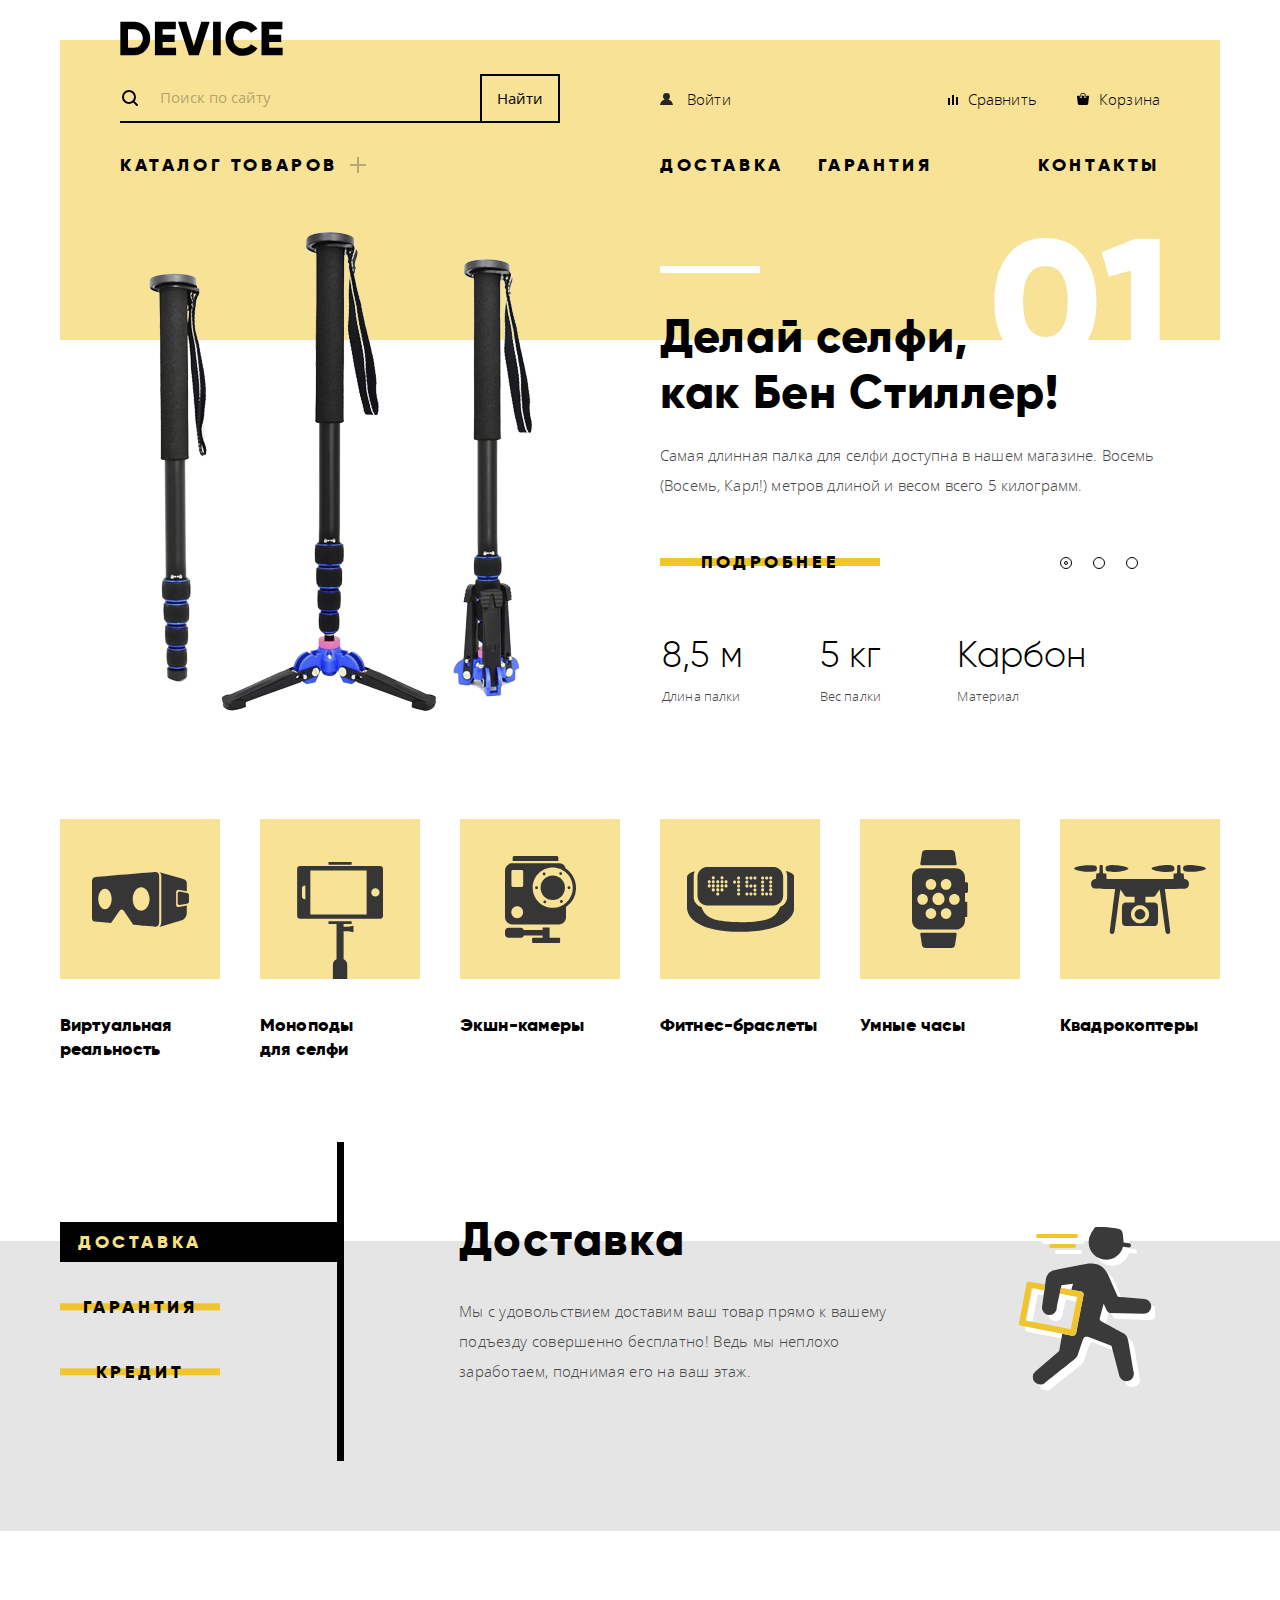
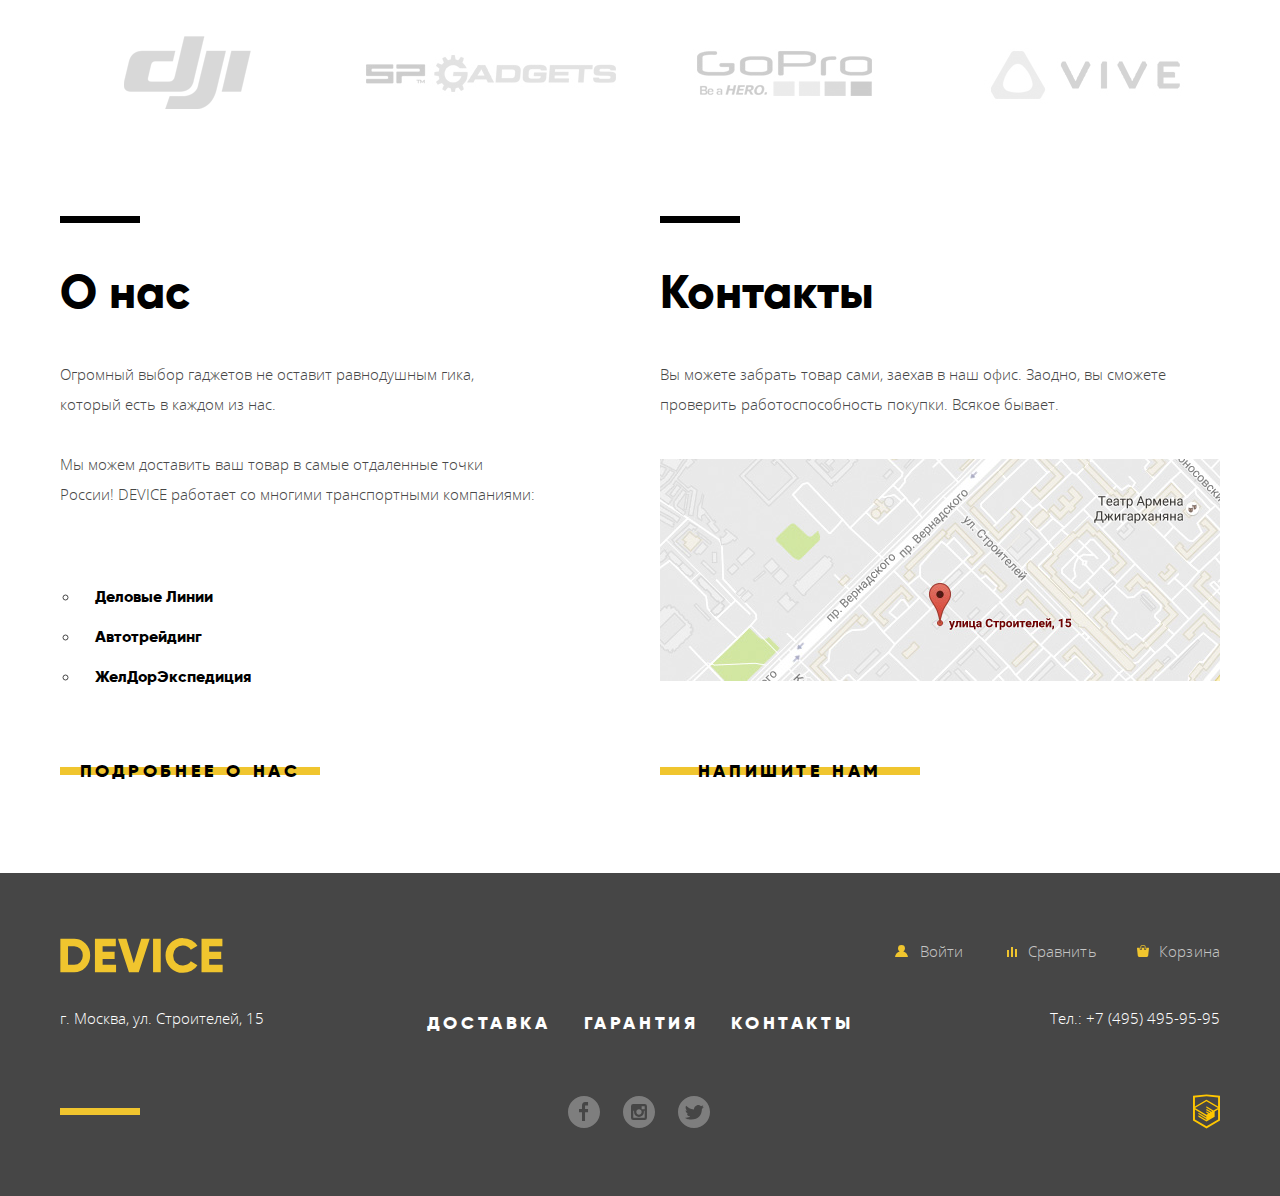
==== commit e2340759: "Готово ко второй попытке" ====
--- a/index.html
+++ b/index.html
@@ -4,7 +4,7 @@
     <meta charset="utf-8">
     <title>HTML Academy: Девайс</title>
     <link href="css/normalize.css" rel="stylesheet">
-    <link href="css/style.css" rel="stylesheet">
+    <link href="css/min.style.css" rel="stylesheet">
   </head>
   <body class="main">
     <header class="main-header">
--- a/css/min.style.css
+++ b/css/min.style.css
@@ -0,0 +1 @@
+@-webkit-keyframes bounce{0%{-webkit-transform:translate(-50%,-700%);transform:translate(-50%,-700%)}50%{-webkit-transform:translate(-50%,-20%);transform:translate(-50%,-20%)}80%{-webkit-transform:translate(-50%,-60%);transform:translate(-50%,-60%)}to{-webkit-transform:translate(-50%,-50%);transform:translate(-50%,-50%)}}@keyframes bounce{0%{-webkit-transform:translate(-50%,-700%);transform:translate(-50%,-700%)}50%{-webkit-transform:translate(-50%,-20%);transform:translate(-50%,-20%)}80%{-webkit-transform:translate(-50%,-60%);transform:translate(-50%,-60%)}to{-webkit-transform:translate(-50%,-50%);transform:translate(-50%,-50%)}}@-webkit-keyframes shake{0%,to{-webkit-transform:translate(-50%,-50%);transform:translate(-50%,-50%)}10%,30%,50%,70%,90%{-webkit-transform:translate(-53%,-50%);transform:translate(-53%,-50%)}20%,40%,60%,80%{-webkit-transform:translate(-48%,-50%);transform:translate(-48%,-50%)}}@keyframes shake{0%,to{-webkit-transform:translate(-50%,-50%);transform:translate(-50%,-50%)}10%,30%,50%,70%,90%{-webkit-transform:translate(-53%,-50%);transform:translate(-53%,-50%)}20%,40%,60%,80%{-webkit-transform:translate(-48%,-50%);transform:translate(-48%,-50%)}}@font-face{font-style:normal;font-weight:300;font-family:"gilroy";src:local("gilroylight"),url(../fonts/gilroylight.woff2) format("woff2"),url(../fonts/gilroylight.woff) format("woff")}@font-face{font-style:normal;font-weight:900;font-family:"gilroy";src:local("gilroyextrabold"),url(../fonts/gilroyextrabold.woff2) format("woff2"),url(../fonts/gilroyextrabold.woff) format("woff")}@font-face{font-style:normal;font-weight:100;font-family:"open_sans";src:local("open_sanslight"),url(../fonts/opensanslight.woff2) format("woff2"),url(../fonts/opensanslight.woff2) format("woff")}@font-face{font-style:normal;font-weight:300;font-family:"open_sans";src:local("open_sans"),url(../fonts/opensans.woff2) format("woff2"),url(../fonts/opensans.woff) format("woff")}body{margin:0;padding:0;font-weight:100;font-size:15px;line-height:30px;font-family:"open_sans","Arial",sans-serif;color:rgba(0,0,0,.3);letter-spacing:.01em}a{text-decoration:none}.visually-hidden{position:absolute;width:1px;height:1px;margin:-1px;padding:0;overflow:hidden;border:0;clip:rect(0,0,0,0)}.link,.link::before{vertical-align:middle}.link{display:inline-block;padding:10px 0;font-weight:900;font-size:18px;line-height:24px;font-family:"gilroy","Arial",sans-serif;text-align:center;color:#000;text-transform:uppercase;letter-spacing:.2em;cursor:pointer;position:relative;z-index:0;width:44%}.link::before{content:" ";position:absolute;top:50%;left:0;z-index:-1;width:100%;height:18.286%;background-color:#f0c52e;-webkit-transform:translateY(-50%);-ms-transform:translateY(-50%);transform:translateY(-50%);-webkit-transition:height .3s;-o-transition:height .3s;transition:height .3s}.link:active::before,.link:focus::before,.link:hover::before{height:100%}.header-navigation,.link:active{color:rgba(0,0,0,.3)}.header-navigation{-webkit-box-sizing:border-box;box-sizing:border-box;width:1160px;min-height:300px;margin:40px auto 0;padding:1px 60px 0;font-size:15px;line-height:30px;letter-spacing:.01em;background-color:#f7e296}.header-logo{display:block;width:163px;height:35px;margin-top:-20px;margin-bottom:18px}.header-logo:focus,.header-logo:hover,.header-site-navigation a:focus,.header-site-navigation a:hover,.header-user-navigation a:focus,.header-user-navigation a:focus::before,.header-user-navigation a:hover,.header-user-navigation a:hover::before{opacity:.6}.header-logo:active{opacity:.3}.search-navigation{position:relative;display:-webkit-box;display:-ms-flexbox;display:flex;width:50%;margin-right:40px}.search-navigation input::-webkit-input-placeholder{color:rgba(0,0,0,.3)}.search-navigation input:-ms-input-placeholder,.search-navigation input::-ms-input-placeholder{color:rgba(0,0,0,.3)}.search-navigation input::placeholder{color:rgba(0,0,0,.3)}.search-navigation:hover input:hover::-webkit-input-placeholder{color:rgba(0,0,0,.6)}.search-navigation:hover input:hover:-ms-input-placeholder,.search-navigation:hover input:hover::-ms-input-placeholder{color:rgba(0,0,0,.6)}.search-navigation:hover input:hover::placeholder{color:rgba(0,0,0,.6)}.search-navigation input[type=search]{width:360px;padding-left:40px;color:rgba(0,0,0,.3);background:0 0;border:0;border-bottom:2px solid transparent}.search-navigation input[type=search]:hover{color:rgba(0,0,0,.6);outline:0}.search-navigation input[type=search]:focus{color:#000;border-bottom:2px solid #000;outline:0}.search-navigation::before{content:" ";position:absolute;top:16px;left:2px;width:16px;height:16px;background-image:url(../img/icons/search.svg);background-repeat:no-repeat}.search-navigation button{-webkit-box-sizing:border-box;box-sizing:border-box;width:80px;min-height:49px;word-wrap:break-word;background-color:transparent;border:2px solid #000;opacity:0;pointer-events:none}.search-navigation button:focus,.search-navigation input:focus+button{opacity:1;pointer-events:auto}.search-navigation button:hover{color:#fff;background-color:#000}.search-navigation button:active{color:rgba(255,255,255,.3);background-color:#000}.first-line-wrapper{display:-webkit-box;display:-ms-flexbox;display:flex;-webkit-box-pack:justify;-ms-flex-pack:justify;justify-content:space-between;-webkit-box-align:center;-ms-flex-align:center;align-items:center;margin-bottom:27px}.header-user-navigation{-ms-flex-wrap:wrap;flex-wrap:wrap;width:50%}.header-site-navigation,.header-user-navigation{display:-webkit-box;display:-ms-flexbox;display:flex;margin:0;padding:0;list-style:none}.footer-user-navigation li:not(:first-child):not(.login-out),.header-user-navigation li:not(:first-child){margin-left:40px}.header-user-navigation .login-out{position:relative;opacity:.3}.header-user-navigation .login-out:focus,.header-user-navigation .login-out:hover{opacity:1}.header-site-navigation a:active,.header-user-navigation .login-out:active,.header-user-navigation a:active,.header-user-navigation a:active::before{opacity:.3}.header-user-navigation li:first-child{margin-right:auto}.header-user-navigation .login-link::before{content:" ";display:-webkit-inline-box;display:-ms-inline-flexbox;display:inline-flex;width:13px;height:12px;margin-right:14px;background:url(../img/icons/user.svg) no-repeat}.header-user-navigation .cart::before,.header-user-navigation .compare::before{content:" ";display:-webkit-inline-box;display:-ms-inline-flexbox;display:inline-flex;margin-right:10px}.header-user-navigation .compare::before{background:url(../img/icons/compare.svg) no-repeat;width:10px;height:10px}.header-user-navigation .cart::before{width:12px;height:12px;background:url(../img/icons/cart.svg) no-repeat}.header-site-navigation a,.header-user-navigation a{color:#000}.header-site-navigation{-webkit-box-pack:start;-ms-flex-pack:start;justify-content:flex-start}.header-site-navigation>div{width:50%}.site-navigation-column1{margin-right:40px}.header-site-navigation .site-navigation-column1,.site-navigation-column1>a{position:relative}.site-navigation-column1>a::after{content:"";position:absolute;top:3px;right:-28px;display:table;width:16px;height:16px;background-image:url(../img/icons/plus.svg);background-size:cover;opacity:.3}.header-services{display:-webkit-box;display:-ms-flexbox;display:flex;-ms-flex-wrap:wrap;flex-wrap:wrap;-webkit-box-pack:justify;-ms-flex-pack:justify;justify-content:space-between;margin:0;padding:0;list-style:none}.header-services li:nth-child(2){margin-right:72px}.header-site-navigation a{font-weight:900;font-size:18px;line-height:24px;font-family:"gilroy","Arial",sans-serif;text-transform:uppercase;letter-spacing:.2em}.hidden{visibility:hidden}.site-navigation-column1:hover .hidden{visibility:visible}.header-catalog{position:absolute;bottom:-161px;left:-60px;z-index:3;display:-webkit-box;display:-ms-flexbox;display:flex;-webkit-box-orient:vertical;-webkit-box-direction:normal;-ms-flex-direction:column;flex-direction:column;-ms-flex-wrap:wrap;flex-wrap:wrap;-webkit-box-pack:start;-ms-flex-pack:start;justify-content:flex-start;-ms-flex-line-pack:start;align-content:flex-start;-webkit-box-sizing:border-box;box-sizing:border-box;width:1160px;height:160px;margin:0;padding-top:20px;padding-left:60px;list-style:none;background-color:#f7e296}.header-catalog li{margin:0 60px 2px 0;padding:0}.wrap-line{opacity:0;pointer-events:none}.header-catalog a{display:block;margin:0;padding:0;font-weight:100;font-size:15px;line-height:36px;font-family:"open_sans","Arial",sans-serif;text-transform:none;letter-spacing:.01em}.main-section{margin-top:-112px}.container{-webkit-box-sizing:border-box;box-sizing:border-box;width:1160px;margin:0 auto;color:#464646}.product-slider{position:relative;min-height:486px;margin:0 0 105px;padding:0}.product-slider input[type=radio],.services input{position:absolute;width:1px;height:1px;overflow:hidden;clip:rect(0,0,0,0)}.product-slider::before{content:" ";position:absolute;top:38px;left:600px;z-index:1;width:100px;height:7px;background-color:#fff;background-image:url(../img/icons/rect1.svg)}.slider-navigation{position:absolute;right:82px;bottom:145px;z-index:3;display:-webkit-box;display:-ms-flexbox;display:flex;-webkit-box-pack:justify;-ms-flex-pack:justify;justify-content:space-between;-webkit-box-align:center;-ms-flex-align:center;align-items:center;width:78px;font-size:0}.radio-control{width:10px;height:10px;border:1px solid #000;border-radius:50%}.product-slider input#slide-1:checked~div label[for=slide-1]::before,.product-slider input#slide-2:checked~div label[for=slide-2]::before,.product-slider input#slide-3:checked~div label[for=slide-3]::before{content:"";position:relative;top:30%;left:30%;display:block;width:20%;height:20%;border:1px solid #000;border-radius:50%}.product-slider input#slide-1:checked:focus~div label:nth-of-type(1),.product-slider input#slide-2:checked:focus~div label:nth-of-type(2),.product-slider input#slide-3:checked:focus~div label:nth-of-type(3){-webkit-box-shadow:inset 1px 1px 0 0 #4d90fe ,inset -1px -1px 0 0 #4d90fe ,inset 1px -1px 0 0 #4d90fe ,inset -1px 1px 0 0 #4d90fe;box-shadow:inset 1px 1px 0 0 #4d90fe ,inset -1px -1px 0 0 #4d90fe ,inset 1px -1px 0 0 #4d90fe ,inset -1px 1px 0 0 #4d90fe}.slider-list{margin:-30px 0 0;padding:0;list-style:none}.slider-item{display:none;-webkit-box-orient:horizontal;-webkit-box-direction:normal;-ms-flex-direction:row;flex-direction:row;-webkit-box-pack:justify;-ms-flex-pack:justify;justify-content:space-between}.tracker img{margin-left:16px}.copter img{margin-top:-20px;margin-left:25px}.product-slider input#slide-1:checked~ul .monopod,.product-slider input#slide-2:checked~ul .tracker,.product-slider input#slide-3:checked~ul .copter{display:-webkit-box;display:-ms-flexbox;display:flex}.slider-item>span{-webkit-box-pack:center;-ms-flex-pack:center;justify-content:center;-webkit-box-align:center;-ms-flex-align:center;align-items:center;min-width:560px}.product-description{position:relative;display:-webkit-box;display:-ms-flexbox;display:flex;-webkit-box-orient:vertical;-webkit-box-direction:normal;-ms-flex-direction:column;flex-direction:column;-webkit-box-align:start;-ms-flex-align:start;align-items:flex-start;width:560px;min-height:486px}.product-description::after{content:" ";position:absolute;top:-15px;right:65px;z-index:1;height:131px;font-weight:900;font-size:179px;line-height:179px;font-family:"gilroy","Arial",sans-serif;text-align:right;color:#fff;letter-spacing:1.79px}.monopod .product-description::after{content:"01";width:166px}.tracker .product-description::after{content:"02";width:198px}.copter .product-description::after{content:"03";width:200px}.slider-item h3{z-index:2;width:550px;min-height:110px;margin-top:80px;margin-bottom:20px;font-weight:900;font-size:47px;line-height:56px;letter-spacing:.014em;word-wrap:break-word}.slider-item p{width:500px;margin:0 0 40px;word-wrap:break-word}.product-description .link{width:220px;margin-bottom:45px}.product-features{display:table;margin:0;padding:0;vertical-align:middle;text-align:left;border:0}.product-features td{margin:0;padding:5px 0 0;font-weight:100;font-size:13px;line-height:20px;font-family:"open_sans","Arial",sans-serif;color:#464646}.main-catalog,.modal label,.product-features th,.slider-item h3{font-family:"gilroy","Arial",sans-serif;color:#000}.product-features th{margin:0;padding:0 75px 0 0;font-weight:300;font-size:36px;line-height:48px}.main-catalog,.modal label{font-weight:900;font-size:18px;line-height:24px}.main-catalog span,.main-catalog ul,.slider-item>span{display:-webkit-box;display:-ms-flexbox;display:flex}.main-catalog ul{-ms-flex-wrap:wrap;flex-wrap:wrap;padding:0;list-style:none;margin-bottom:180px}.main-catalog a{color:#000}.main-catalog span{-webkit-box-orient:horizontal;-webkit-box-direction:normal;-ms-flex-direction:row;flex-direction:row;-webkit-box-pack:center;-ms-flex-pack:center;justify-content:center;-webkit-box-align:center;-ms-flex-align:center;align-items:center;width:160px;height:160px;margin-bottom:34px;background-color:#f7e296}.main-catalog .align-end{-webkit-box-align:end;-ms-flex-align:end;align-items:flex-end}.main-catalog .no-wrap{display:block}.catalog-li{width:160px}.catalog-li:not(:nth-of-type(6n)){margin-righT:40px}.catalog-li:active .no-wrap,.catalog-li:active a,.catalog-li:active img{opacity:.3}.catalog-li a:active>span,.catalog-li a:focus>span,.catalog-li a:hover>span{background-color:#f0c52e}.services{min-height:288px;margin:0 0 93px;padding:1px 0 0;background-color:#e5e5e5}.service-navigation,.services .container{display:-webkit-box;display:-ms-flexbox;display:flex;-webkit-box-orient:horizontal;-webkit-box-direction:normal;-ms-flex-direction:row;flex-direction:row;width:1160px;margin:-100px auto 0;padding:0}.service-navigation{-webkit-box-orient:vertical;-ms-flex-direction:column;flex-direction:column;-webkit-box-sizing:border-box;box-sizing:border-box;width:284px;min-height:319px;margin:0 0 70px;padding:80px 0 0;border-right:7px solid #000}.service-navigation .link{padding:8px 0}.service-button{display:block;width:160px;text-align:center;background-color:transparent;border:0}.service-button:not(:last-of-type){margin-bottom:25px}.service-description{-webkit-box-sizing:border-box;box-sizing:border-box;width:876px;min-height:319px;margin:0;padding:0 0 80px 115px;list-style:none;background-color:inherit}.service-item{display:none;min-width:700px}.service-item h3{position:relative;margin:73px 0 33px;padding:0;font-weight:900;font-size:47px;line-height:48px;font-family:"gilroy","Arial",sans-serif;color:#000;letter-spacing:.04em}.service-item p{width:440px;margin:0;padding:0;letter-spacing:.02em}.service-description h3::after{content:" ";position:absolute;right:65px;bottom:-128px;z-index:1;display:table}.service-item:nth-of-type(1) h3::after{width:136px;height:164px;background-image:url(../img/icons/delivery.svg)}.service-item:nth-of-type(2) h3::after{width:170px;height:194px;background-image:url(../img/icons/warranty.svg)}.service-item:nth-of-type(3) h3::after{width:155px;height:185px;background-image:url(../img/icons/credit.svg)}.services input#delivery:checked~div .link:first-of-type{color:#f7e184}.services input#delivery:checked~div .link:first-of-type::before{width:277px;height:100%;background-color:#000}.services input#credit:checked~div .link:nth-of-type(3),.services input#warranty:checked~div .link:nth-of-type(2){color:#f7e184}.services input#credit:checked~div .link:nth-of-type(3)::before,.services input#warranty:checked~div .link:nth-of-type(2)::before{width:277px;height:100%;background-color:#000}.service-button:active{color:#f7e184}.service-button:active::before{width:277px;height:100%;background-color:#000}.services input#delivery:checked:focus~div .link:first-of-type::before{-webkit-box-shadow:inset 1px 1px 0 0 #4d90fe ,inset -1px -1px 0 0 #4d90fe;box-shadow:inset 1px 1px 0 0 #4d90fe ,inset -1px -1px 0 0 #4d90fe}.services input#credit:checked:focus~div .link:nth-of-type(3)::before,.services input#warranty:checked:focus~div .link:nth-of-type(2)::before{-webkit-box-shadow:inset 1px 1px 0 0 #4d90fe ,inset -1px -1px 0 0 #4d90fe;box-shadow:inset 1px 1px 0 0 #4d90fe ,inset -1px -1px 0 0 #4d90fe}.services input#delivery:checked~ul li:first-of-type{display:block}.services input#credit:checked~ul li:nth-of-type(3),.services input#warranty:checked~ul li:nth-of-type(2){display:block}.brands{margin-bottom:85px}.brands-list{display:-webkit-box;display:-ms-flexbox;display:flex;-ms-flex-wrap:wrap;flex-wrap:wrap;-webkit-box-pack:center;-ms-flex-pack:center;justify-content:center;width:1160px;margin:0 auto;padding:0;list-style:none}.brandlist-item:not(:nth-of-type(4n)){margin-right:40px}.brandlist-item{position:relative}.dji:hover::after,.gopro:hover::after,.spgadgets:hover::after,.vive:hover::after{content:"";position:absolute;top:0;left:0;display:table;width:260px;height:100px;background-image:url(../img/content/logo-1-hover.png)}.gopro:hover::after,.spgadgets:hover::after,.vive:hover::after{background-image:url(../img/content/logo-2-hover.png)}.gopro:hover::after,.vive:hover::after{background-image:url(../img/content/logo-3-hover.png)}.vive:hover::after{background-image:url(../img/content/logo-4-hover.png)}.contacts,.info,.info-contacts{display:-webkit-box;display:-ms-flexbox;display:flex}.info-contacts{-webkit-box-pack:start;-ms-flex-pack:start;justify-content:flex-start;margin-bottom:105px}.info-contacts .link{position:absolute;bottom:-25px;width:260px;background-color:transparent;border:0;cursor:pointer}.contacts,.info{position:relative;-webkit-box-orient:vertical;-webkit-box-direction:normal;-ms-flex-direction:column;flex-direction:column;-webkit-box-align:start;-ms-flex-align:start;align-items:flex-start;min-height:550px;letter-spacing:0}.info{width:600px}.contacts{width:560px}.contacts h3,.couriers a,.info h3{font-weight:900;font-family:"gilroy","Arial",sans-serif;color:#000}.contacts h3,.info h3{position:relative;margin-top:50px;margin-bottom:28px;letter-spacing:0;font-size:47px;line-height:48px}.contacts h3::before,.info h3::before{content:"";position:absolute;top:-52px;left:0;display:table;width:80px;height:7px;background-color:#000}.info p{max-width:475px}.contacts p{max-width:560px}.couriers{margin:53px 0 0 20px;padding:0;list-style:circle}.couriers a{margin-left:15px;font-size:16px;line-height:40px}.info-contacts .thumb{margin-top:25px}.contacts .mapping{padding:0;cursor:pointer}.main-footer{display:block;width:100%;background-color:#464646}.footer-navigation,.footer-navigation ul{display:-webkit-box;display:-ms-flexbox;display:flex;-webkit-box-direction:normal}.footer-navigation{-ms-flex-wrap:wrap;flex-wrap:wrap;-webkit-box-pack:start;-ms-flex-pack:start;justify-content:flex-start;-webkit-box-sizing:border-box;box-sizing:border-box;max-width:1160px;min-height:323px;font-size:15px;line-height:30px;color:#fff;letter-spacing:.01em;background-color:inherit;-webkit-box-orient:vertical;-ms-flex-direction:column;flex-direction:column;margin:0 auto;padding:65px 0}.footer-navigation ul{-webkit-box-orient:horizontal;-ms-flex-direction:row;flex-direction:row;margin:0;padding:0;list-style:none}.footer-navigation a{color:#fff}.footer-navigation .footer-logo:focus,.footer-navigation .footer-logo:hover{opacity:.6}.footer-navigation .footer-logo:active{opacity:.3}.footer-navigation .footer-user-navigation{-webkit-box-pack:justify;-ms-flex-pack:justify;justify-content:space-between;margin-bottom:18px}.footer-user-navigation>li{width:50%}.footer-user-navigation ul{-ms-flex-wrap:wrap;flex-wrap:wrap;-webkit-box-pack:end;-ms-flex-pack:end;justify-content:flex-end}.footer-user-navigation li{line-height:26px}.footer-user-navigation .login-link{margin-right:4px}.footer-user-navigation svg{margin-right:6px;fill:#f0c52e}.login-link svg:first-child{margin-right:8px}.login-link+.login-out{margin-right:3px;margin-left:15px;opacity:.3}.footer-user-navigation .login-out:focus,.footer-user-navigation .login-out:hover{opacity:1}.footer-user-navigation .login-out:active{opacity:.3}.footer-user-navigation a{color:rgba(255,255,255,.7)}.footer-user-navigation a:focus,.footer-user-navigation a:hover{color:#fff}.footer-user-navigation a:active{color:rgba(255,255,255,.3)}.footer-icon:focus svg,.footer-icon:hover svg{opacity:.6}.footer-icon:active svg{opacity:.3}.site-navigation-wrapper{display:-webkit-box;display:-ms-flexbox;display:flex;-ms-flex-wrap:wrap;flex-wrap:wrap;-webkit-box-pack:justify;-ms-flex-pack:justify;justify-content:space-between}.address,.footer-phone,.site-navigation-wrapper.social{-webkit-box-align:center;-ms-flex-align:center;align-items:center}.site-navigation-wrapper.social{margin-top:56px}.site-navigation-wrapper p{margin:0;padding:0}.address,.footer-phone{display:-webkit-box;display:-ms-flexbox;display:flex;width:250px;height:20px;letter-spacing:0}.footer-phone{-webkit-box-pack:end;-ms-flex-pack:end;justify-content:flex-end}.footer-site-navigation{-ms-flex-wrap:wrap;flex-wrap:wrap;max-width:440px}.footer-site-navigation li:not(:last-child){margin-right:33px}.footer-site-navigation a{font-weight:900;font-size:18px;line-height:24px;font-family:"gilroy","Arial",sans-serif;text-transform:uppercase;letter-spacing:.2em}.footer-site-navigation a:focus,.footer-site-navigation a:hover{color:rgba(255,255,255,.6)}.footer-site-navigation a:active{color:rgba(255,255,255,.3)}.footer-rect{-ms-flex-item-align:center;-ms-grid-row-align:center;align-self:center}.footer-social{display:-webkit-box;display:-ms-flexbox;display:flex;-ms-flex-wrap:wrap;flex-wrap:wrap;-webkit-box-align:center;-ms-flex-align:center;align-items:center;max-width:440px}.footer-social li,.footer-social-item a{display:-webkit-inline-box;display:-ms-inline-flexbox;display:inline-flex;margin:0 23px 0 0;padding:0}.footer-social-item a{margin:0;opacity:.3}.footer-social-item a:focus,.footer-social-item a:hover{opacity:.6}.footer-social-item a:active{opacity:.1}.footer-copyright{display:-webkit-box;display:-ms-flexbox;display:flex;-webkit-box-pack:end;-ms-flex-pack:end;justify-content:flex-end;width:60px;height:35px}.footer-copyright a:focus,.footer-copyright a:hover{opacity:.6}.footer-copyright a:active{opacity:.3}.modal{position:fixed;top:50%;left:50%;z-index:10;-webkit-box-sizing:border-box;box-sizing:border-box;width:960px;-webkit-box-shadow:0 10px 20px 0 rgba(4,6,6,.2);box-shadow:0 10px 20px 0 rgba(4,6,6,.2);-webkit-transform:translate(-50%,-50%);-ms-transform:translate(-50%,-50%);transform:translate(-50%,-50%)}.write-us{display:none;min-height:553px;padding:95px 100px;background-color:#fff}.map{display:none;height:560px}.modal-show{display:block;-webkit-animation:bounce .6s;animation:bounce .6s}.modal-error{-webkit-animation:shake .6s;animation:shake .6s}.popup{display:-webkit-box;display:-ms-flexbox;display:flex;-webkit-box-orient:horizontal;-webkit-box-direction:normal;-ms-flex-direction:row;flex-direction:row;-ms-flex-wrap:wrap;flex-wrap:wrap;-webkit-box-pack:justify;-ms-flex-pack:justify;justify-content:space-between;margin:0;padding:0}.write-item{width:360px}.textarea-item textarea,.write-item input{-webkit-box-sizing:border-box;box-sizing:border-box;width:100%;padding:15px 20px}.write-item input{display:block}.textarea-item{width:760px}.textarea-item textarea[placeholder],.write-item input[placeholder]{font-weight:300;font-family:"open_sans","Arial",sans-serif;color:rgba(0,0,0,.4)}.textarea-item textarea{min-height:155px;resize:vertical}.map img,.modal .close{width:100%;height:100%;margin:0;padding:0}.modal .close{position:absolute;top:10px;right:20px;width:55px;height:55px;font-size:0;background:0 0;border:0;border-radius:50%;cursor:pointer;opacity:.5}.modal .close:focus,.modal .close:hover{opacity:1}.modal .close:active{opacity:.3}.modal input,.modal textarea{color:rgba(70,70,70,.4);background-color:#f2f2f2;border:0}.modal input:hover,.modal textarea:hover{background-color:#eaeaea}.modal input:focus,.modal textarea:focus{padding:13px 18px;color:#464646;background-color:transparent;border:2px solid #f7e296;outline:0}.modal input:focus:invalid,.modal textarea:focus:invalid{background-color:#f6dada;border:0}.modal .link,.wrapper button{width:200px;background-color:transparent;border:0}.inner-page .header-navigation{min-height:186px;margin-bottom:38px}.inner-page main{margin-top:0}.bread{-webkit-box-orient:vertical;-webkit-box-direction:normal;-ms-flex-direction:column;flex-direction:column}.inner-page h1,.wrapper h2{font-weight:900;font-family:"gilroy","Arial",sans-serif}.inner-page h1{padding:0;color:#000;margin:0 0 20px;font-size:47px;line-height:48px;letter-spacing:.01em}.bread,.inner-page .breadcrumbs,.wrapper h2{display:-webkit-box;display:-ms-flexbox;display:flex}.wrapper h2{-webkit-box-align:center;-ms-flex-align:center;align-items:center;-webkit-box-sizing:border-box;box-sizing:border-box;height:70px;font-size:16px;line-height:24px;text-transform:uppercase;letter-spacing:.2em;margin:0}.inner-page .breadcrumbs{-ms-flex-wrap:wrap;flex-wrap:wrap;margin:0 0 43px;padding:0;list-style:none}.breadcrumbs li{position:relative;display:inline-block;margin-right:38px;vertical-align:middle}.breadcrumbs li:not(:last-child)::after{content:"";position:absolute;top:50%;right:-20px;width:4px;height:7px;background-image:url(../img/icons/nav-arrow.svg);background-repeat:no-repeat;background-position:0 0;-webkit-transform:translateY(-50%);-ms-transform:translateY(-50%);transform:translateY(-50%)}.breadcrumbs a,.breadcrumbs span{font-weight:100;font-size:14px;line-height:24px;font-family:"open_sans","Arial",sans-serif;color:rgba(0,0,0,.3);letter-spacing:.01em}.breadcrumbs a:focus,.breadcrumbs a:hover{color:rgba(0,0,0,.6)}.breadcrumbs a:active{color:rgba(0,0,0,.1)}.inner-page .container{display:-webkit-box;display:-ms-flexbox;display:flex;-webkit-box-pack:justify;-ms-flex-pack:justify;justify-content:space-between;width:1160px;margin:0 auto;padding-left:60px}.inner-page .wrapper{-webkit-box-sizing:border-box;box-sizing:border-box;background-image:-webkit-gradient(linear,left top,right top,from(#dcdcdc),color-stop(50%,#dcdcdc),color-stop(50%,#ebebeb),to(#ebebeb)),-webkit-gradient(linear,left top,right top,from(#eee),color-stop(50%,#eee),color-stop(50%,#fff),to(#fff));background-image:-webkit-linear-gradient(left,#dcdcdc ,#dcdcdc 50%,#ebebeb 50%,#ebebeb),-webkit-linear-gradient(left,#eee ,#eee 50%,#fff 50%,#fff);background-image:-o-linear-gradient(left,#dcdcdc ,#dcdcdc 50%,#ebebeb 50%,#ebebeb),-o-linear-gradient(left,#eee ,#eee 50%,#fff 50%,#fff);background-image:linear-gradient(to right,#dcdcdc ,#dcdcdc 50%,#ebebeb 50%,#ebebeb),linear-gradient(to right,#eee ,#eee 50%,#fff 50%,#fff);background-repeat:no-repeat,no-repeat;background-size:100% 70px,100% 100%}.inner-page .filters{width:270px}.filters fieldset{margin:0;padding:0 0 28px;border:0}.filters form{margin-top:70px}.filters legend{width:200px;margin:0 0 20px;padding:12px 0 0;font-weight:900;font-size:18px;line-height:24px;font-family:"gilroy","Arial",sans-serif;color:#000;letter-spacing:.01em;border-top:2px solid #000}.range-lifter{width:200px;margin-top:12px}.range-controls{position:relative}.range-lifter .scale{width:100%;height:2px;background-color:#dbdbdb}.range-lifter .bar{width:60%;height:100%;background-color:#91c92f}.range-lifter .toggle{position:absolute;top:-9px;width:4px;height:4px;background-color:#ababab;border:8px solid #fff;border-radius:50%;-webkit-box-shadow:0 2px 1px 0 #dadada;box-shadow:0 2px 1px 0 #dadada;cursor:pointer}.toggle-min{left:-5px}.toggle-max{right:36%}.price-controls{display:-webkit-box;display:-ms-flexbox;display:flex;-webkit-box-pack:start;-ms-flex-pack:start;justify-content:flex-start;font-size:0}.filter-item label,.price-controls label{font-weight:100;font-size:14px;line-height:40px;font-family:"open_sans","Arial",sans-serif}.price-controls label{opacity:.2}.min-price{margin-right:63px}.color legend{margin-bottom:18px}.filter-item{margin:0;padding:0}.filter-item input{position:absolute;width:1px;height:1px;overflow:hidden;clip:rect(0,0,0,0)}.filter-item label{position:relative;margin:0 0 20px;padding:0 0 0 38px;color:#000;letter-spacing:.01em}.filter-item input[type=checkbox]+label::before{content:"";position:absolute;top:calc(50% - 11px);left:-2px;width:27px;height:23px;background-image:url(../img/icons/checkbox-off.svg);background-repeat:no-repeat}.filter-item input[type=checkbox]:checked+label::before{background-image:url(../img/icons/checkbox-on.svg)}.filter-item input:focus+label::after,.filter-item input:focus+label::before,.filter-item label:focus::before,.filter-item label:hover::before,.sort-order a:focus,.sort-order a:hover,.sort-type a:focus,.sort-type a:hover{opacity:.6}.filter-item label:active::before{opacity:1}.filter-item input:checked+label:focus::after,.filter-item input:checked+label:hover::after{opacity:.6}.filter-item input[type=radio]+label::before{content:"";position:absolute;top:50%;left:-1px;display:inline-block;width:16px;height:16px;vertical-align:middle;border:4px solid #000;border-radius:50%;-webkit-transform:translateY(-55%);-ms-transform:translateY(-55%);transform:translateY(-55%)}.filter-item input[type=radio]:checked+label::after{content:"";position:absolute;top:50%;left:0;z-index:5;width:9px;height:9px;background-color:#000;border-radius:50%;-webkit-transform:translate(70%,-65%);-ms-transform:translate(70%,-65%);transform:translate(70%,-65%)}.filter-item input[type=radio]:checked+label:active::after{display:none}.filter-item input[type=radio]+label:active::after{content:"";position:absolute;top:50%;left:0;z-index:5;width:9px;height:9px;background-color:#000;border-radius:50%;-webkit-transform:translate(70%,-65%);-ms-transform:translate(70%,-65%);transform:translate(70%,-65%)}.filter-item input:disabled+label,.filter-item input:disabled+label::after,.filter-item input:disabled+label::before{opacity:.25;pointer-events:none}.inner-page h2{margin:0;padding:23px 0;font-weight:700;font-size:16px;line-height:24px;color:#000;text-transform:uppercase;letter-spacing:3.8px}.inner-page .catalog-wrapper{display:-webkit-box;display:-ms-flexbox;display:flex;-webkit-box-orient:vertical;-webkit-box-direction:normal;-ms-flex-direction:column;flex-direction:column;width:830px;margin:0;padding:0;background-color:#fff}.inner-page .sort-order,.inner-page .sort-type,.inner-page .sortings{display:-webkit-box;display:-ms-flexbox;display:flex;-webkit-box-orient:horizontal;-webkit-box-direction:normal;-ms-flex-direction:row;flex-direction:row}.inner-page .sortings{-webkit-box-sizing:border-box;box-sizing:border-box;max-width:100%;min-height:70px;margin-bottom:70px;padding-left:70px;background-color:#ebebeb}.sortings ul{margin:0;padding:0;list-style:none;border:0}.sortings h2{margin-right:50px}.inner-page .sort-order,.inner-page .sort-type{-ms-flex-wrap:wrap;flex-wrap:wrap;-webkit-box-align:center;-ms-flex-align:center;align-items:center}.sortings .sort-order{-ms-flex-wrap:nowrap;flex-wrap:nowrap;min-width:45px;margin-left:auto}.sort-type li:not(:last-child){margin-right:30px}.new::after,.sort-type a{font-weight:100;font-size:14px;line-height:18px;font-family:"open_sans","Arial",sans-serif;color:#000;text-transform:none;letter-spacing:.015em;opacity:.3}.sort-order{-webkit-box-pack:justify;-ms-flex-pack:justify;justify-content:space-between;width:40px}.sort-order a{font-size:0;opacity:.3}.sort-order a:active,.sort-order a:visited,.sort-type a:active,.sort-type a:visited,.sortings .sorted{opacity:1}.inner-catalog{-webkit-box-sizing:border-box;box-sizing:border-box;width:100%;padding-left:70px}.catalog-item,.inner-catalog .catalog-list{display:-webkit-box;display:-ms-flexbox;display:flex;-webkit-box-direction:normal;margin:0;padding:0}.inner-catalog .catalog-list{-ms-flex-wrap:wrap;flex-wrap:wrap;-webkit-box-pack:justify;-ms-flex-pack:justify;justify-content:space-between;list-style:none;-webkit-box-orient:horizontal;-ms-flex-direction:row;flex-direction:row}.catalog-item{-webkit-box-orient:vertical;-ms-flex-direction:column;flex-direction:column}.new{position:relative}.new::after{content:"New";position:absolute;top:30px;right:25px;z-index:1;display:-webkit-inline-box;display:-ms-inline-flexbox;display:inline-flex;-webkit-box-pack:center;-ms-flex-pack:center;justify-content:center;-webkit-box-align:center;-ms-flex-align:center;align-items:center;-webkit-box-sizing:border-box;box-sizing:border-box;width:60px;height:60px;font-weight:900;line-height:24px;font-family:"gilroy","Arial",sans-serif;text-transform:uppercase;letter-spacing:.7px;border:2px solid #000;border-radius:50%;opacity:.2}.catalog-item:not(:nth-child(2n)){margin-right:40px}.catalog-item h3{max-width:260px;font-weight:900;font-size:18px;line-height:24px;font-family:"gilroy","Arial",sans-serif;letter-spacing:.2px}.catalog-item a{display:block;width:260px;color:#000;word-wrap:normal}.catalog-item .no-wrap{display:block}.catalog-item .prices{display:-webkit-box;display:-ms-flexbox;display:flex;-webkit-box-pack:justify;-ms-flex-pack:justify;justify-content:space-between;-webkit-box-align:baseline;-ms-flex-align:baseline;align-items:baseline;width:100%;margin-top:15px;margin-bottom:28px}.catalog-item:last-child .prices{margin-bottom:15px}.catalog-item-price{font-weight:300;font-size:16px;line-height:24px;font-family:"gilroy","Arial",sans-serif;color:#464646;letter-spacing:.2px}.catalog-item-image{position:relative;max-width:360px;max-height:380px;margin:0;padding:0}.item-hover{position:absolute;z-index:2;display:-webkit-box;display:-ms-flexbox;display:flex;-webkit-box-orient:vertical;-webkit-box-direction:normal;-ms-flex-direction:column;flex-direction:column;-webkit-box-align:center;-ms-flex-align:center;align-items:center;width:360px;height:380px;background-color:rgba(238,238,238,.5);opacity:0}.item-hover .link{margin-top:50%;margin-bottom:15px}.item-hover .link:active{color:rgba(0,0,0,.3)}.item-hover:hover{opacity:1}.item-hover:focus-within{opacity:1}.item-hover button:focus{-webkit-box-shadow:inset 1px 1px 0 0 #4d90fe ,inset -1px -1px 0 0 #4d90fe;box-shadow:inset 1px 1px 0 0 #4d90fe ,inset -1px -1px 0 0 #4d90fe}.item-hover button{cursor:pointer}.item-hover button:last-child{line-height:1.3;color:rgba(0,0,0,.5)}.item-hover button:last-child:focus,.item-hover button:last-child:hover{color:#000}.item-hover button:last-child:active{color:rgba(0,0,0,.2)}.pagination-list,.pagination-list ul{display:-webkit-box;display:-ms-flexbox;display:flex}.pagination-list{-webkit-box-align:center;-ms-flex-align:center;align-items:center;-webkit-box-sizing:border-box;box-sizing:border-box;width:100%;height:70px;margin-bottom:77px;background-color:#ebebeb}.pagination-list a{font-weight:900;font-size:16px;line-height:24px;font-family:"gilroy","Arial",sans-serif;color:#000}.pagination-list ul{-webkit-box-pack:center;-ms-flex-pack:center;justify-content:center;margin:0;padding:0;list-style:none}.pagination-list>a{display:inline-block;padding:23px 25px 23px 30px;font-size:16px;line-height:24px;vertical-align:middle;text-transform:uppercase;letter-spacing:.2em}.pagination-list>a:first-of-type{margin-right:auto}.pagination-list>a:last-of-type{margin-left:auto}.pagination-list>a:focus,.pagination-list>a:hover{background-color:#d9d9d9}.pagination-list>a:active{color:rgba(0,0,0,.3)}.pagination-item a{display:inline-block;padding:28px 13px 26px 18px;vertical-align:middle;opacity:.3}.pagination-item a:focus,.pagination-item a:hover{opacity:.5}.current-page a,.pagination-item a:active{opacity:1}
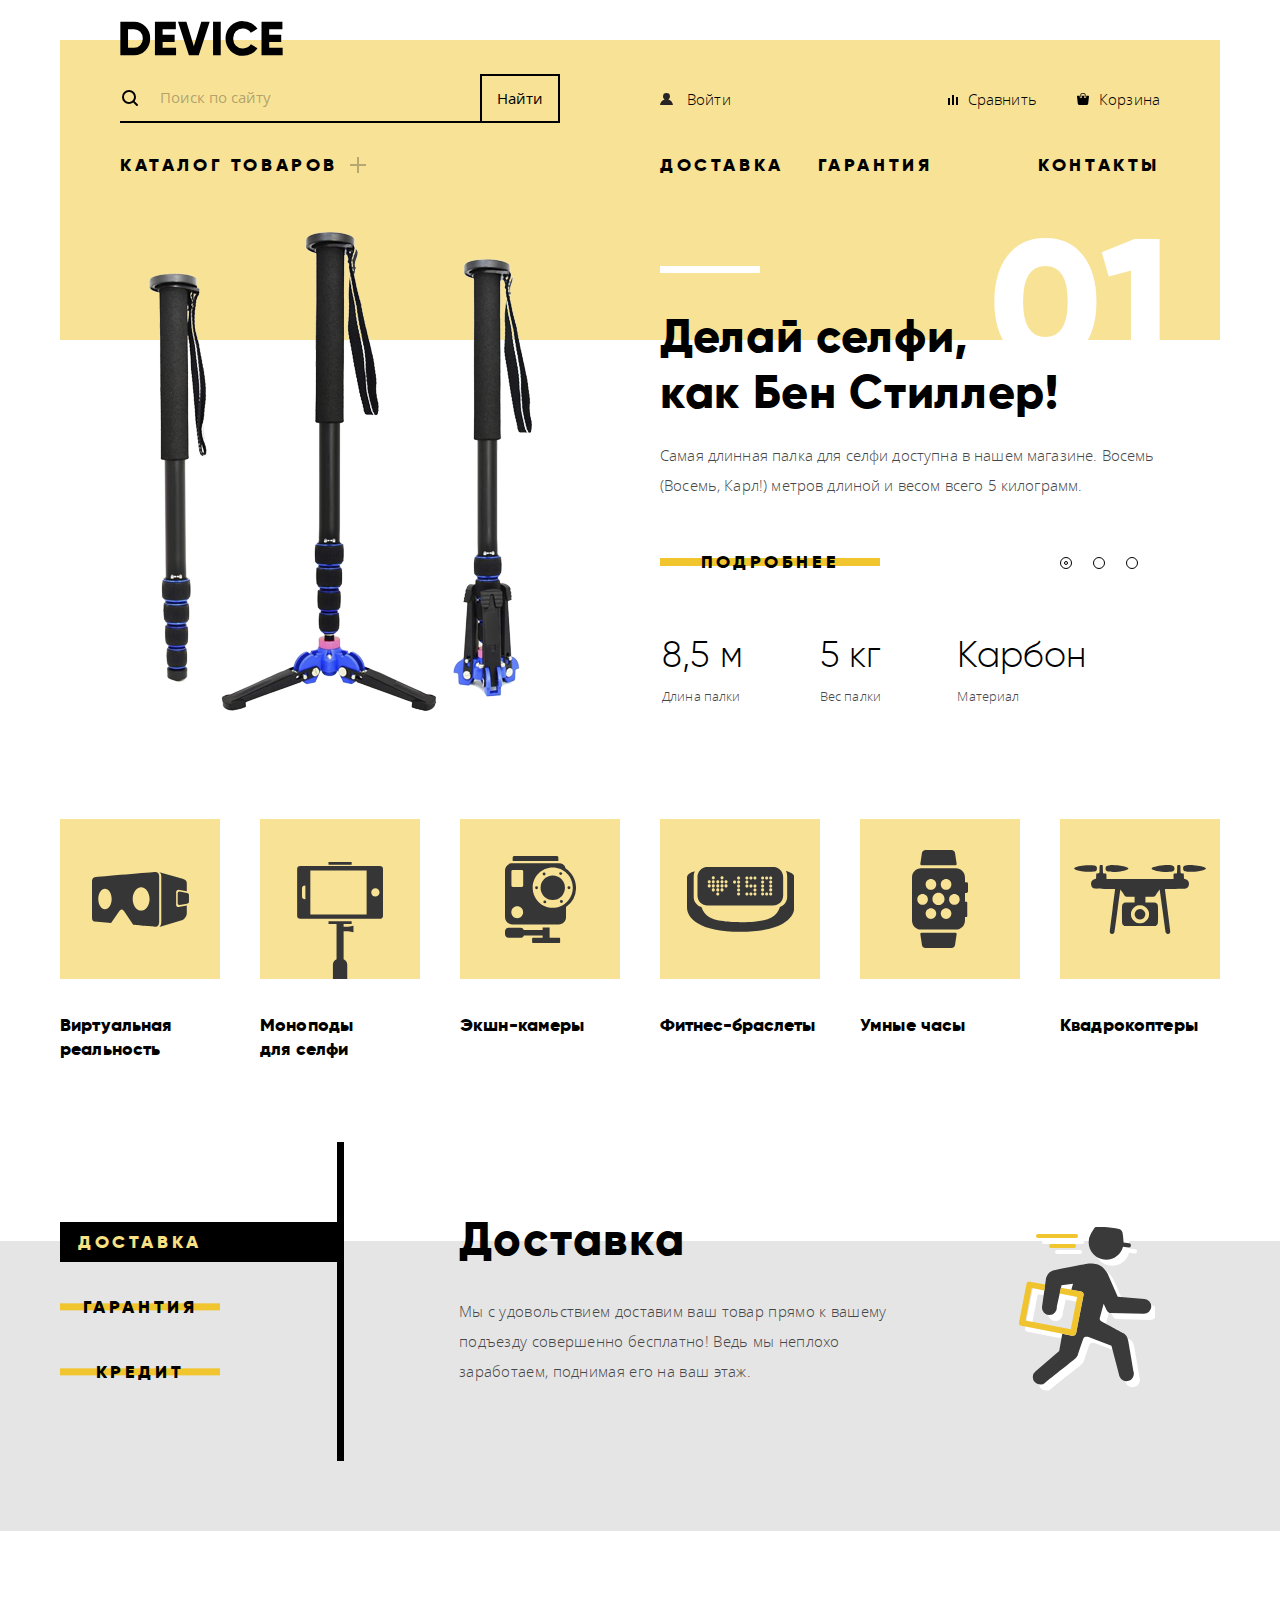
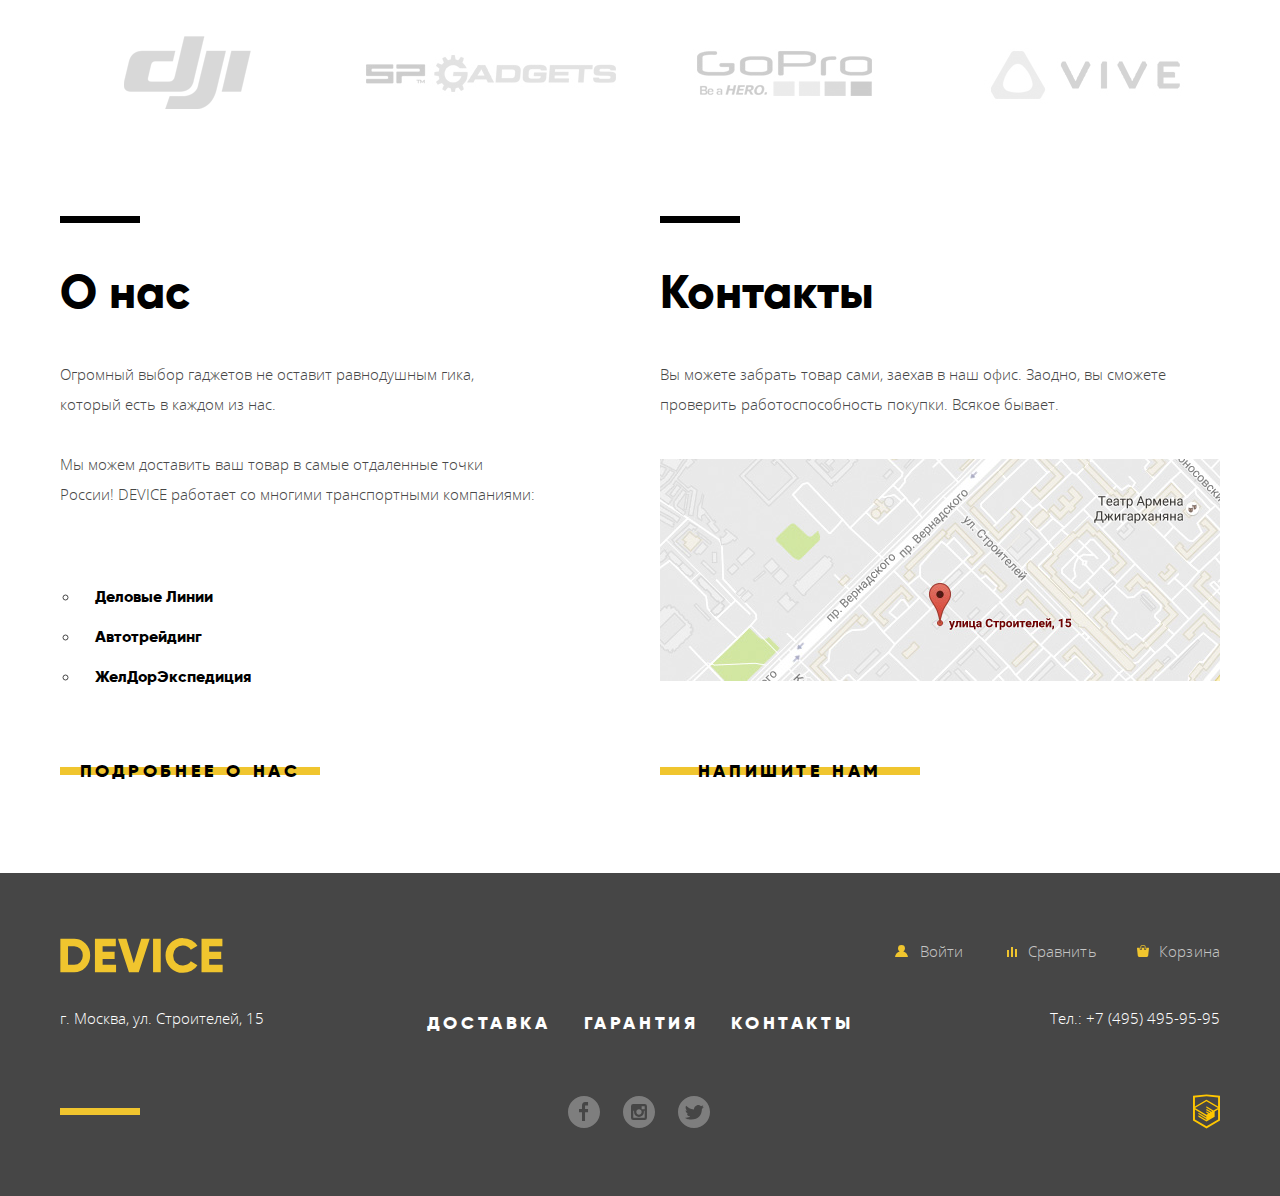
==== commit 3752fcf7: "Вторая попытка" ====
--- a/index.html
+++ b/index.html
@@ -127,7 +127,7 @@
           <h2 class="visually-hidden">Каталог</h2>
           <ul>
             <li class="catalog-li">
-                <a href="virtual-reality.html">
+                <a class="catalog-a" href="virtual-reality.html">
                     <span>
                         <img src="img/icons/popular-1.svg" width="97" height="55" alt="Товары в категории: Виртуальная реальность">
                     </span>
@@ -135,7 +135,7 @@
                 </a>
             </li>
             <li class="catalog-li">
-                <a href="device-catalog.html">
+                <a class="catalog-a" href="device-catalog.html">
                     <span class="align-end">
                         <img src="img/icons/popular-2.svg" width="86" height="117" alt="Товары в категории: Моноподы для селфи">
                     </span>
@@ -143,7 +143,7 @@
                 </a>
             </li>
             <li class="catalog-li">
-                <a href="action-cams.html">
+                <a class="catalog-a" href="action-cams.html">
                     <span>
                         <img src="img/icons/popular-3.svg" width="71" height="87" alt="Товары в категории: Экшн-камеры">
                     </span>
@@ -151,7 +151,7 @@
                 </a>
             </li>
             <li class="catalog-li">
-                <a href="trackers.html">
+                <a class="catalog-a" href="trackers.html">
                     <span>
                         <img src="img/icons/popular-4.svg" width="107" height="65" alt="Товары в категории: Фитнес-браслеты" >
                     </span>
@@ -159,7 +159,7 @@
                 </a>
             </li>
             <li class="catalog-li">
-                <a href="smart-watches.html">
+                <a class="catalog-a" href="smart-watches.html">
                     <span>
                         <img src="img/icons/popular-5.svg" width="56" height="98" alt="Товары в категории: Умные часы">
                     </span>
@@ -167,7 +167,7 @@
                 </a>
             </li>
             <li class="catalog-li">
-                <a href="copters.html">
+                <a class="catalog-a" href="copters.html">
                     <span>
                         <img src="img/icons/popular-6.svg" width="132" height="69" alt="Товары в категории: Квадрокоптеры">
                     </span>
--- a/css/min.style.css
+++ b/css/min.style.css
@@ -1 +1 @@
-@-webkit-keyframes bounce{0%{-webkit-transform:translate(-50%,-700%);transform:translate(-50%,-700%)}50%{-webkit-transform:translate(-50%,-20%);transform:translate(-50%,-20%)}80%{-webkit-transform:translate(-50%,-60%);transform:translate(-50%,-60%)}to{-webkit-transform:translate(-50%,-50%);transform:translate(-50%,-50%)}}@keyframes bounce{0%{-webkit-transform:translate(-50%,-700%);transform:translate(-50%,-700%)}50%{-webkit-transform:translate(-50%,-20%);transform:translate(-50%,-20%)}80%{-webkit-transform:translate(-50%,-60%);transform:translate(-50%,-60%)}to{-webkit-transform:translate(-50%,-50%);transform:translate(-50%,-50%)}}@-webkit-keyframes shake{0%,to{-webkit-transform:translate(-50%,-50%);transform:translate(-50%,-50%)}10%,30%,50%,70%,90%{-webkit-transform:translate(-53%,-50%);transform:translate(-53%,-50%)}20%,40%,60%,80%{-webkit-transform:translate(-48%,-50%);transform:translate(-48%,-50%)}}@keyframes shake{0%,to{-webkit-transform:translate(-50%,-50%);transform:translate(-50%,-50%)}10%,30%,50%,70%,90%{-webkit-transform:translate(-53%,-50%);transform:translate(-53%,-50%)}20%,40%,60%,80%{-webkit-transform:translate(-48%,-50%);transform:translate(-48%,-50%)}}@font-face{font-style:normal;font-weight:300;font-family:"gilroy";src:local("gilroylight"),url(../fonts/gilroylight.woff2) format("woff2"),url(../fonts/gilroylight.woff) format("woff")}@font-face{font-style:normal;font-weight:900;font-family:"gilroy";src:local("gilroyextrabold"),url(../fonts/gilroyextrabold.woff2) format("woff2"),url(../fonts/gilroyextrabold.woff) format("woff")}@font-face{font-style:normal;font-weight:100;font-family:"open_sans";src:local("open_sanslight"),url(../fonts/opensanslight.woff2) format("woff2"),url(../fonts/opensanslight.woff2) format("woff")}@font-face{font-style:normal;font-weight:300;font-family:"open_sans";src:local("open_sans"),url(../fonts/opensans.woff2) format("woff2"),url(../fonts/opensans.woff) format("woff")}body{margin:0;padding:0;font-weight:100;font-size:15px;line-height:30px;font-family:"open_sans","Arial",sans-serif;color:rgba(0,0,0,.3);letter-spacing:.01em}a{text-decoration:none}.visually-hidden{position:absolute;width:1px;height:1px;margin:-1px;padding:0;overflow:hidden;border:0;clip:rect(0,0,0,0)}.link,.link::before{vertical-align:middle}.link{display:inline-block;padding:10px 0;font-weight:900;font-size:18px;line-height:24px;font-family:"gilroy","Arial",sans-serif;text-align:center;color:#000;text-transform:uppercase;letter-spacing:.2em;cursor:pointer;position:relative;z-index:0;width:44%}.link::before{content:" ";position:absolute;top:50%;left:0;z-index:-1;width:100%;height:18.286%;background-color:#f0c52e;-webkit-transform:translateY(-50%);-ms-transform:translateY(-50%);transform:translateY(-50%);-webkit-transition:height .3s;-o-transition:height .3s;transition:height .3s}.link:active::before,.link:focus::before,.link:hover::before{height:100%}.header-navigation,.link:active{color:rgba(0,0,0,.3)}.header-navigation{-webkit-box-sizing:border-box;box-sizing:border-box;width:1160px;min-height:300px;margin:40px auto 0;padding:1px 60px 0;font-size:15px;line-height:30px;letter-spacing:.01em;background-color:#f7e296}.header-logo{display:block;width:163px;height:35px;margin-top:-20px;margin-bottom:18px}.header-logo:focus,.header-logo:hover,.header-site-navigation a:focus,.header-site-navigation a:hover,.header-user-navigation a:focus,.header-user-navigation a:focus::before,.header-user-navigation a:hover,.header-user-navigation a:hover::before{opacity:.6}.header-logo:active{opacity:.3}.search-navigation{position:relative;display:-webkit-box;display:-ms-flexbox;display:flex;width:50%;margin-right:40px}.search-navigation input::-webkit-input-placeholder{color:rgba(0,0,0,.3)}.search-navigation input:-ms-input-placeholder,.search-navigation input::-ms-input-placeholder{color:rgba(0,0,0,.3)}.search-navigation input::placeholder{color:rgba(0,0,0,.3)}.search-navigation:hover input:hover::-webkit-input-placeholder{color:rgba(0,0,0,.6)}.search-navigation:hover input:hover:-ms-input-placeholder,.search-navigation:hover input:hover::-ms-input-placeholder{color:rgba(0,0,0,.6)}.search-navigation:hover input:hover::placeholder{color:rgba(0,0,0,.6)}.search-navigation input[type=search]{width:360px;padding-left:40px;color:rgba(0,0,0,.3);background:0 0;border:0;border-bottom:2px solid transparent}.search-navigation input[type=search]:hover{color:rgba(0,0,0,.6);outline:0}.search-navigation input[type=search]:focus{color:#000;border-bottom:2px solid #000;outline:0}.search-navigation::before{content:" ";position:absolute;top:16px;left:2px;width:16px;height:16px;background-image:url(../img/icons/search.svg);background-repeat:no-repeat}.search-navigation button{-webkit-box-sizing:border-box;box-sizing:border-box;width:80px;min-height:49px;word-wrap:break-word;background-color:transparent;border:2px solid #000;opacity:0;pointer-events:none}.search-navigation button:focus,.search-navigation input:focus+button{opacity:1;pointer-events:auto}.search-navigation button:hover{color:#fff;background-color:#000}.search-navigation button:active{color:rgba(255,255,255,.3);background-color:#000}.first-line-wrapper{display:-webkit-box;display:-ms-flexbox;display:flex;-webkit-box-pack:justify;-ms-flex-pack:justify;justify-content:space-between;-webkit-box-align:center;-ms-flex-align:center;align-items:center;margin-bottom:27px}.header-user-navigation{-ms-flex-wrap:wrap;flex-wrap:wrap;width:50%}.header-site-navigation,.header-user-navigation{display:-webkit-box;display:-ms-flexbox;display:flex;margin:0;padding:0;list-style:none}.footer-user-navigation li:not(:first-child):not(.login-out),.header-user-navigation li:not(:first-child){margin-left:40px}.header-user-navigation .login-out{position:relative;opacity:.3}.header-user-navigation .login-out:focus,.header-user-navigation .login-out:hover{opacity:1}.header-site-navigation a:active,.header-user-navigation .login-out:active,.header-user-navigation a:active,.header-user-navigation a:active::before{opacity:.3}.header-user-navigation li:first-child{margin-right:auto}.header-user-navigation .login-link::before{content:" ";display:-webkit-inline-box;display:-ms-inline-flexbox;display:inline-flex;width:13px;height:12px;margin-right:14px;background:url(../img/icons/user.svg) no-repeat}.header-user-navigation .cart::before,.header-user-navigation .compare::before{content:" ";display:-webkit-inline-box;display:-ms-inline-flexbox;display:inline-flex;margin-right:10px}.header-user-navigation .compare::before{background:url(../img/icons/compare.svg) no-repeat;width:10px;height:10px}.header-user-navigation .cart::before{width:12px;height:12px;background:url(../img/icons/cart.svg) no-repeat}.header-site-navigation a,.header-user-navigation a{color:#000}.header-site-navigation{-webkit-box-pack:start;-ms-flex-pack:start;justify-content:flex-start}.header-site-navigation>div{width:50%}.site-navigation-column1{margin-right:40px}.header-site-navigation .site-navigation-column1,.site-navigation-column1>a{position:relative}.site-navigation-column1>a::after{content:"";position:absolute;top:3px;right:-28px;display:table;width:16px;height:16px;background-image:url(../img/icons/plus.svg);background-size:cover;opacity:.3}.header-services{display:-webkit-box;display:-ms-flexbox;display:flex;-ms-flex-wrap:wrap;flex-wrap:wrap;-webkit-box-pack:justify;-ms-flex-pack:justify;justify-content:space-between;margin:0;padding:0;list-style:none}.header-services li:nth-child(2){margin-right:72px}.header-site-navigation a{font-weight:900;font-size:18px;line-height:24px;font-family:"gilroy","Arial",sans-serif;text-transform:uppercase;letter-spacing:.2em}.hidden{visibility:hidden}.site-navigation-column1:hover .hidden{visibility:visible}.header-catalog{position:absolute;bottom:-161px;left:-60px;z-index:3;display:-webkit-box;display:-ms-flexbox;display:flex;-webkit-box-orient:vertical;-webkit-box-direction:normal;-ms-flex-direction:column;flex-direction:column;-ms-flex-wrap:wrap;flex-wrap:wrap;-webkit-box-pack:start;-ms-flex-pack:start;justify-content:flex-start;-ms-flex-line-pack:start;align-content:flex-start;-webkit-box-sizing:border-box;box-sizing:border-box;width:1160px;height:160px;margin:0;padding-top:20px;padding-left:60px;list-style:none;background-color:#f7e296}.header-catalog li{margin:0 60px 2px 0;padding:0}.wrap-line{opacity:0;pointer-events:none}.header-catalog a{display:block;margin:0;padding:0;font-weight:100;font-size:15px;line-height:36px;font-family:"open_sans","Arial",sans-serif;text-transform:none;letter-spacing:.01em}.main-section{margin-top:-112px}.container{-webkit-box-sizing:border-box;box-sizing:border-box;width:1160px;margin:0 auto;color:#464646}.product-slider{position:relative;min-height:486px;margin:0 0 105px;padding:0}.product-slider input[type=radio],.services input{position:absolute;width:1px;height:1px;overflow:hidden;clip:rect(0,0,0,0)}.product-slider::before{content:" ";position:absolute;top:38px;left:600px;z-index:1;width:100px;height:7px;background-color:#fff;background-image:url(../img/icons/rect1.svg)}.slider-navigation{position:absolute;right:82px;bottom:145px;z-index:3;display:-webkit-box;display:-ms-flexbox;display:flex;-webkit-box-pack:justify;-ms-flex-pack:justify;justify-content:space-between;-webkit-box-align:center;-ms-flex-align:center;align-items:center;width:78px;font-size:0}.radio-control{width:10px;height:10px;border:1px solid #000;border-radius:50%}.product-slider input#slide-1:checked~div label[for=slide-1]::before,.product-slider input#slide-2:checked~div label[for=slide-2]::before,.product-slider input#slide-3:checked~div label[for=slide-3]::before{content:"";position:relative;top:30%;left:30%;display:block;width:20%;height:20%;border:1px solid #000;border-radius:50%}.product-slider input#slide-1:checked:focus~div label:nth-of-type(1),.product-slider input#slide-2:checked:focus~div label:nth-of-type(2),.product-slider input#slide-3:checked:focus~div label:nth-of-type(3){-webkit-box-shadow:inset 1px 1px 0 0 #4d90fe ,inset -1px -1px 0 0 #4d90fe ,inset 1px -1px 0 0 #4d90fe ,inset -1px 1px 0 0 #4d90fe;box-shadow:inset 1px 1px 0 0 #4d90fe ,inset -1px -1px 0 0 #4d90fe ,inset 1px -1px 0 0 #4d90fe ,inset -1px 1px 0 0 #4d90fe}.slider-list{margin:-30px 0 0;padding:0;list-style:none}.slider-item{display:none;-webkit-box-orient:horizontal;-webkit-box-direction:normal;-ms-flex-direction:row;flex-direction:row;-webkit-box-pack:justify;-ms-flex-pack:justify;justify-content:space-between}.tracker img{margin-left:16px}.copter img{margin-top:-20px;margin-left:25px}.product-slider input#slide-1:checked~ul .monopod,.product-slider input#slide-2:checked~ul .tracker,.product-slider input#slide-3:checked~ul .copter{display:-webkit-box;display:-ms-flexbox;display:flex}.slider-item>span{-webkit-box-pack:center;-ms-flex-pack:center;justify-content:center;-webkit-box-align:center;-ms-flex-align:center;align-items:center;min-width:560px}.product-description{position:relative;display:-webkit-box;display:-ms-flexbox;display:flex;-webkit-box-orient:vertical;-webkit-box-direction:normal;-ms-flex-direction:column;flex-direction:column;-webkit-box-align:start;-ms-flex-align:start;align-items:flex-start;width:560px;min-height:486px}.product-description::after{content:" ";position:absolute;top:-15px;right:65px;z-index:1;height:131px;font-weight:900;font-size:179px;line-height:179px;font-family:"gilroy","Arial",sans-serif;text-align:right;color:#fff;letter-spacing:1.79px}.monopod .product-description::after{content:"01";width:166px}.tracker .product-description::after{content:"02";width:198px}.copter .product-description::after{content:"03";width:200px}.slider-item h3{z-index:2;width:550px;min-height:110px;margin-top:80px;margin-bottom:20px;font-weight:900;font-size:47px;line-height:56px;letter-spacing:.014em;word-wrap:break-word}.slider-item p{width:500px;margin:0 0 40px;word-wrap:break-word}.product-description .link{width:220px;margin-bottom:45px}.product-features{display:table;margin:0;padding:0;vertical-align:middle;text-align:left;border:0}.product-features td{margin:0;padding:5px 0 0;font-weight:100;font-size:13px;line-height:20px;font-family:"open_sans","Arial",sans-serif;color:#464646}.main-catalog,.modal label,.product-features th,.slider-item h3{font-family:"gilroy","Arial",sans-serif;color:#000}.product-features th{margin:0;padding:0 75px 0 0;font-weight:300;font-size:36px;line-height:48px}.main-catalog,.modal label{font-weight:900;font-size:18px;line-height:24px}.main-catalog span,.main-catalog ul,.slider-item>span{display:-webkit-box;display:-ms-flexbox;display:flex}.main-catalog ul{-ms-flex-wrap:wrap;flex-wrap:wrap;padding:0;list-style:none;margin-bottom:180px}.main-catalog a{color:#000}.main-catalog span{-webkit-box-orient:horizontal;-webkit-box-direction:normal;-ms-flex-direction:row;flex-direction:row;-webkit-box-pack:center;-ms-flex-pack:center;justify-content:center;-webkit-box-align:center;-ms-flex-align:center;align-items:center;width:160px;height:160px;margin-bottom:34px;background-color:#f7e296}.main-catalog .align-end{-webkit-box-align:end;-ms-flex-align:end;align-items:flex-end}.main-catalog .no-wrap{display:block}.catalog-li{width:160px}.catalog-li:not(:nth-of-type(6n)){margin-righT:40px}.catalog-li:active .no-wrap,.catalog-li:active a,.catalog-li:active img{opacity:.3}.catalog-li a:active>span,.catalog-li a:focus>span,.catalog-li a:hover>span{background-color:#f0c52e}.services{min-height:288px;margin:0 0 93px;padding:1px 0 0;background-color:#e5e5e5}.service-navigation,.services .container{display:-webkit-box;display:-ms-flexbox;display:flex;-webkit-box-orient:horizontal;-webkit-box-direction:normal;-ms-flex-direction:row;flex-direction:row;width:1160px;margin:-100px auto 0;padding:0}.service-navigation{-webkit-box-orient:vertical;-ms-flex-direction:column;flex-direction:column;-webkit-box-sizing:border-box;box-sizing:border-box;width:284px;min-height:319px;margin:0 0 70px;padding:80px 0 0;border-right:7px solid #000}.service-navigation .link{padding:8px 0}.service-button{display:block;width:160px;text-align:center;background-color:transparent;border:0}.service-button:not(:last-of-type){margin-bottom:25px}.service-description{-webkit-box-sizing:border-box;box-sizing:border-box;width:876px;min-height:319px;margin:0;padding:0 0 80px 115px;list-style:none;background-color:inherit}.service-item{display:none;min-width:700px}.service-item h3{position:relative;margin:73px 0 33px;padding:0;font-weight:900;font-size:47px;line-height:48px;font-family:"gilroy","Arial",sans-serif;color:#000;letter-spacing:.04em}.service-item p{width:440px;margin:0;padding:0;letter-spacing:.02em}.service-description h3::after{content:" ";position:absolute;right:65px;bottom:-128px;z-index:1;display:table}.service-item:nth-of-type(1) h3::after{width:136px;height:164px;background-image:url(../img/icons/delivery.svg)}.service-item:nth-of-type(2) h3::after{width:170px;height:194px;background-image:url(../img/icons/warranty.svg)}.service-item:nth-of-type(3) h3::after{width:155px;height:185px;background-image:url(../img/icons/credit.svg)}.services input#delivery:checked~div .link:first-of-type{color:#f7e184}.services input#delivery:checked~div .link:first-of-type::before{width:277px;height:100%;background-color:#000}.services input#credit:checked~div .link:nth-of-type(3),.services input#warranty:checked~div .link:nth-of-type(2){color:#f7e184}.services input#credit:checked~div .link:nth-of-type(3)::before,.services input#warranty:checked~div .link:nth-of-type(2)::before{width:277px;height:100%;background-color:#000}.service-button:active{color:#f7e184}.service-button:active::before{width:277px;height:100%;background-color:#000}.services input#delivery:checked:focus~div .link:first-of-type::before{-webkit-box-shadow:inset 1px 1px 0 0 #4d90fe ,inset -1px -1px 0 0 #4d90fe;box-shadow:inset 1px 1px 0 0 #4d90fe ,inset -1px -1px 0 0 #4d90fe}.services input#credit:checked:focus~div .link:nth-of-type(3)::before,.services input#warranty:checked:focus~div .link:nth-of-type(2)::before{-webkit-box-shadow:inset 1px 1px 0 0 #4d90fe ,inset -1px -1px 0 0 #4d90fe;box-shadow:inset 1px 1px 0 0 #4d90fe ,inset -1px -1px 0 0 #4d90fe}.services input#delivery:checked~ul li:first-of-type{display:block}.services input#credit:checked~ul li:nth-of-type(3),.services input#warranty:checked~ul li:nth-of-type(2){display:block}.brands{margin-bottom:85px}.brands-list{display:-webkit-box;display:-ms-flexbox;display:flex;-ms-flex-wrap:wrap;flex-wrap:wrap;-webkit-box-pack:center;-ms-flex-pack:center;justify-content:center;width:1160px;margin:0 auto;padding:0;list-style:none}.brandlist-item:not(:nth-of-type(4n)){margin-right:40px}.brandlist-item{position:relative}.dji:hover::after,.gopro:hover::after,.spgadgets:hover::after,.vive:hover::after{content:"";position:absolute;top:0;left:0;display:table;width:260px;height:100px;background-image:url(../img/content/logo-1-hover.png)}.gopro:hover::after,.spgadgets:hover::after,.vive:hover::after{background-image:url(../img/content/logo-2-hover.png)}.gopro:hover::after,.vive:hover::after{background-image:url(../img/content/logo-3-hover.png)}.vive:hover::after{background-image:url(../img/content/logo-4-hover.png)}.contacts,.info,.info-contacts{display:-webkit-box;display:-ms-flexbox;display:flex}.info-contacts{-webkit-box-pack:start;-ms-flex-pack:start;justify-content:flex-start;margin-bottom:105px}.info-contacts .link{position:absolute;bottom:-25px;width:260px;background-color:transparent;border:0;cursor:pointer}.contacts,.info{position:relative;-webkit-box-orient:vertical;-webkit-box-direction:normal;-ms-flex-direction:column;flex-direction:column;-webkit-box-align:start;-ms-flex-align:start;align-items:flex-start;min-height:550px;letter-spacing:0}.info{width:600px}.contacts{width:560px}.contacts h3,.couriers a,.info h3{font-weight:900;font-family:"gilroy","Arial",sans-serif;color:#000}.contacts h3,.info h3{position:relative;margin-top:50px;margin-bottom:28px;letter-spacing:0;font-size:47px;line-height:48px}.contacts h3::before,.info h3::before{content:"";position:absolute;top:-52px;left:0;display:table;width:80px;height:7px;background-color:#000}.info p{max-width:475px}.contacts p{max-width:560px}.couriers{margin:53px 0 0 20px;padding:0;list-style:circle}.couriers a{margin-left:15px;font-size:16px;line-height:40px}.info-contacts .thumb{margin-top:25px}.contacts .mapping{padding:0;cursor:pointer}.main-footer{display:block;width:100%;background-color:#464646}.footer-navigation,.footer-navigation ul{display:-webkit-box;display:-ms-flexbox;display:flex;-webkit-box-direction:normal}.footer-navigation{-ms-flex-wrap:wrap;flex-wrap:wrap;-webkit-box-pack:start;-ms-flex-pack:start;justify-content:flex-start;-webkit-box-sizing:border-box;box-sizing:border-box;max-width:1160px;min-height:323px;font-size:15px;line-height:30px;color:#fff;letter-spacing:.01em;background-color:inherit;-webkit-box-orient:vertical;-ms-flex-direction:column;flex-direction:column;margin:0 auto;padding:65px 0}.footer-navigation ul{-webkit-box-orient:horizontal;-ms-flex-direction:row;flex-direction:row;margin:0;padding:0;list-style:none}.footer-navigation a{color:#fff}.footer-navigation .footer-logo:focus,.footer-navigation .footer-logo:hover{opacity:.6}.footer-navigation .footer-logo:active{opacity:.3}.footer-navigation .footer-user-navigation{-webkit-box-pack:justify;-ms-flex-pack:justify;justify-content:space-between;margin-bottom:18px}.footer-user-navigation>li{width:50%}.footer-user-navigation ul{-ms-flex-wrap:wrap;flex-wrap:wrap;-webkit-box-pack:end;-ms-flex-pack:end;justify-content:flex-end}.footer-user-navigation li{line-height:26px}.footer-user-navigation .login-link{margin-right:4px}.footer-user-navigation svg{margin-right:6px;fill:#f0c52e}.login-link svg:first-child{margin-right:8px}.login-link+.login-out{margin-right:3px;margin-left:15px;opacity:.3}.footer-user-navigation .login-out:focus,.footer-user-navigation .login-out:hover{opacity:1}.footer-user-navigation .login-out:active{opacity:.3}.footer-user-navigation a{color:rgba(255,255,255,.7)}.footer-user-navigation a:focus,.footer-user-navigation a:hover{color:#fff}.footer-user-navigation a:active{color:rgba(255,255,255,.3)}.footer-icon:focus svg,.footer-icon:hover svg{opacity:.6}.footer-icon:active svg{opacity:.3}.site-navigation-wrapper{display:-webkit-box;display:-ms-flexbox;display:flex;-ms-flex-wrap:wrap;flex-wrap:wrap;-webkit-box-pack:justify;-ms-flex-pack:justify;justify-content:space-between}.address,.footer-phone,.site-navigation-wrapper.social{-webkit-box-align:center;-ms-flex-align:center;align-items:center}.site-navigation-wrapper.social{margin-top:56px}.site-navigation-wrapper p{margin:0;padding:0}.address,.footer-phone{display:-webkit-box;display:-ms-flexbox;display:flex;width:250px;height:20px;letter-spacing:0}.footer-phone{-webkit-box-pack:end;-ms-flex-pack:end;justify-content:flex-end}.footer-site-navigation{-ms-flex-wrap:wrap;flex-wrap:wrap;max-width:440px}.footer-site-navigation li:not(:last-child){margin-right:33px}.footer-site-navigation a{font-weight:900;font-size:18px;line-height:24px;font-family:"gilroy","Arial",sans-serif;text-transform:uppercase;letter-spacing:.2em}.footer-site-navigation a:focus,.footer-site-navigation a:hover{color:rgba(255,255,255,.6)}.footer-site-navigation a:active{color:rgba(255,255,255,.3)}.footer-rect{-ms-flex-item-align:center;-ms-grid-row-align:center;align-self:center}.footer-social{display:-webkit-box;display:-ms-flexbox;display:flex;-ms-flex-wrap:wrap;flex-wrap:wrap;-webkit-box-align:center;-ms-flex-align:center;align-items:center;max-width:440px}.footer-social li,.footer-social-item a{display:-webkit-inline-box;display:-ms-inline-flexbox;display:inline-flex;margin:0 23px 0 0;padding:0}.footer-social-item a{margin:0;opacity:.3}.footer-social-item a:focus,.footer-social-item a:hover{opacity:.6}.footer-social-item a:active{opacity:.1}.footer-copyright{display:-webkit-box;display:-ms-flexbox;display:flex;-webkit-box-pack:end;-ms-flex-pack:end;justify-content:flex-end;width:60px;height:35px}.footer-copyright a:focus,.footer-copyright a:hover{opacity:.6}.footer-copyright a:active{opacity:.3}.modal{position:fixed;top:50%;left:50%;z-index:10;-webkit-box-sizing:border-box;box-sizing:border-box;width:960px;-webkit-box-shadow:0 10px 20px 0 rgba(4,6,6,.2);box-shadow:0 10px 20px 0 rgba(4,6,6,.2);-webkit-transform:translate(-50%,-50%);-ms-transform:translate(-50%,-50%);transform:translate(-50%,-50%)}.write-us{display:none;min-height:553px;padding:95px 100px;background-color:#fff}.map{display:none;height:560px}.modal-show{display:block;-webkit-animation:bounce .6s;animation:bounce .6s}.modal-error{-webkit-animation:shake .6s;animation:shake .6s}.popup{display:-webkit-box;display:-ms-flexbox;display:flex;-webkit-box-orient:horizontal;-webkit-box-direction:normal;-ms-flex-direction:row;flex-direction:row;-ms-flex-wrap:wrap;flex-wrap:wrap;-webkit-box-pack:justify;-ms-flex-pack:justify;justify-content:space-between;margin:0;padding:0}.write-item{width:360px}.textarea-item textarea,.write-item input{-webkit-box-sizing:border-box;box-sizing:border-box;width:100%;padding:15px 20px}.write-item input{display:block}.textarea-item{width:760px}.textarea-item textarea[placeholder],.write-item input[placeholder]{font-weight:300;font-family:"open_sans","Arial",sans-serif;color:rgba(0,0,0,.4)}.textarea-item textarea{min-height:155px;resize:vertical}.map img,.modal .close{width:100%;height:100%;margin:0;padding:0}.modal .close{position:absolute;top:10px;right:20px;width:55px;height:55px;font-size:0;background:0 0;border:0;border-radius:50%;cursor:pointer;opacity:.5}.modal .close:focus,.modal .close:hover{opacity:1}.modal .close:active{opacity:.3}.modal input,.modal textarea{color:rgba(70,70,70,.4);background-color:#f2f2f2;border:0}.modal input:hover,.modal textarea:hover{background-color:#eaeaea}.modal input:focus,.modal textarea:focus{padding:13px 18px;color:#464646;background-color:transparent;border:2px solid #f7e296;outline:0}.modal input:focus:invalid,.modal textarea:focus:invalid{background-color:#f6dada;border:0}.modal .link,.wrapper button{width:200px;background-color:transparent;border:0}.inner-page .header-navigation{min-height:186px;margin-bottom:38px}.inner-page main{margin-top:0}.bread{-webkit-box-orient:vertical;-webkit-box-direction:normal;-ms-flex-direction:column;flex-direction:column}.inner-page h1,.wrapper h2{font-weight:900;font-family:"gilroy","Arial",sans-serif}.inner-page h1{padding:0;color:#000;margin:0 0 20px;font-size:47px;line-height:48px;letter-spacing:.01em}.bread,.inner-page .breadcrumbs,.wrapper h2{display:-webkit-box;display:-ms-flexbox;display:flex}.wrapper h2{-webkit-box-align:center;-ms-flex-align:center;align-items:center;-webkit-box-sizing:border-box;box-sizing:border-box;height:70px;font-size:16px;line-height:24px;text-transform:uppercase;letter-spacing:.2em;margin:0}.inner-page .breadcrumbs{-ms-flex-wrap:wrap;flex-wrap:wrap;margin:0 0 43px;padding:0;list-style:none}.breadcrumbs li{position:relative;display:inline-block;margin-right:38px;vertical-align:middle}.breadcrumbs li:not(:last-child)::after{content:"";position:absolute;top:50%;right:-20px;width:4px;height:7px;background-image:url(../img/icons/nav-arrow.svg);background-repeat:no-repeat;background-position:0 0;-webkit-transform:translateY(-50%);-ms-transform:translateY(-50%);transform:translateY(-50%)}.breadcrumbs a,.breadcrumbs span{font-weight:100;font-size:14px;line-height:24px;font-family:"open_sans","Arial",sans-serif;color:rgba(0,0,0,.3);letter-spacing:.01em}.breadcrumbs a:focus,.breadcrumbs a:hover{color:rgba(0,0,0,.6)}.breadcrumbs a:active{color:rgba(0,0,0,.1)}.inner-page .container{display:-webkit-box;display:-ms-flexbox;display:flex;-webkit-box-pack:justify;-ms-flex-pack:justify;justify-content:space-between;width:1160px;margin:0 auto;padding-left:60px}.inner-page .wrapper{-webkit-box-sizing:border-box;box-sizing:border-box;background-image:-webkit-gradient(linear,left top,right top,from(#dcdcdc),color-stop(50%,#dcdcdc),color-stop(50%,#ebebeb),to(#ebebeb)),-webkit-gradient(linear,left top,right top,from(#eee),color-stop(50%,#eee),color-stop(50%,#fff),to(#fff));background-image:-webkit-linear-gradient(left,#dcdcdc ,#dcdcdc 50%,#ebebeb 50%,#ebebeb),-webkit-linear-gradient(left,#eee ,#eee 50%,#fff 50%,#fff);background-image:-o-linear-gradient(left,#dcdcdc ,#dcdcdc 50%,#ebebeb 50%,#ebebeb),-o-linear-gradient(left,#eee ,#eee 50%,#fff 50%,#fff);background-image:linear-gradient(to right,#dcdcdc ,#dcdcdc 50%,#ebebeb 50%,#ebebeb),linear-gradient(to right,#eee ,#eee 50%,#fff 50%,#fff);background-repeat:no-repeat,no-repeat;background-size:100% 70px,100% 100%}.inner-page .filters{width:270px}.filters fieldset{margin:0;padding:0 0 28px;border:0}.filters form{margin-top:70px}.filters legend{width:200px;margin:0 0 20px;padding:12px 0 0;font-weight:900;font-size:18px;line-height:24px;font-family:"gilroy","Arial",sans-serif;color:#000;letter-spacing:.01em;border-top:2px solid #000}.range-lifter{width:200px;margin-top:12px}.range-controls{position:relative}.range-lifter .scale{width:100%;height:2px;background-color:#dbdbdb}.range-lifter .bar{width:60%;height:100%;background-color:#91c92f}.range-lifter .toggle{position:absolute;top:-9px;width:4px;height:4px;background-color:#ababab;border:8px solid #fff;border-radius:50%;-webkit-box-shadow:0 2px 1px 0 #dadada;box-shadow:0 2px 1px 0 #dadada;cursor:pointer}.toggle-min{left:-5px}.toggle-max{right:36%}.price-controls{display:-webkit-box;display:-ms-flexbox;display:flex;-webkit-box-pack:start;-ms-flex-pack:start;justify-content:flex-start;font-size:0}.filter-item label,.price-controls label{font-weight:100;font-size:14px;line-height:40px;font-family:"open_sans","Arial",sans-serif}.price-controls label{opacity:.2}.min-price{margin-right:63px}.color legend{margin-bottom:18px}.filter-item{margin:0;padding:0}.filter-item input{position:absolute;width:1px;height:1px;overflow:hidden;clip:rect(0,0,0,0)}.filter-item label{position:relative;margin:0 0 20px;padding:0 0 0 38px;color:#000;letter-spacing:.01em}.filter-item input[type=checkbox]+label::before{content:"";position:absolute;top:calc(50% - 11px);left:-2px;width:27px;height:23px;background-image:url(../img/icons/checkbox-off.svg);background-repeat:no-repeat}.filter-item input[type=checkbox]:checked+label::before{background-image:url(../img/icons/checkbox-on.svg)}.filter-item input:focus+label::after,.filter-item input:focus+label::before,.filter-item label:focus::before,.filter-item label:hover::before,.sort-order a:focus,.sort-order a:hover,.sort-type a:focus,.sort-type a:hover{opacity:.6}.filter-item label:active::before{opacity:1}.filter-item input:checked+label:focus::after,.filter-item input:checked+label:hover::after{opacity:.6}.filter-item input[type=radio]+label::before{content:"";position:absolute;top:50%;left:-1px;display:inline-block;width:16px;height:16px;vertical-align:middle;border:4px solid #000;border-radius:50%;-webkit-transform:translateY(-55%);-ms-transform:translateY(-55%);transform:translateY(-55%)}.filter-item input[type=radio]:checked+label::after{content:"";position:absolute;top:50%;left:0;z-index:5;width:9px;height:9px;background-color:#000;border-radius:50%;-webkit-transform:translate(70%,-65%);-ms-transform:translate(70%,-65%);transform:translate(70%,-65%)}.filter-item input[type=radio]:checked+label:active::after{display:none}.filter-item input[type=radio]+label:active::after{content:"";position:absolute;top:50%;left:0;z-index:5;width:9px;height:9px;background-color:#000;border-radius:50%;-webkit-transform:translate(70%,-65%);-ms-transform:translate(70%,-65%);transform:translate(70%,-65%)}.filter-item input:disabled+label,.filter-item input:disabled+label::after,.filter-item input:disabled+label::before{opacity:.25;pointer-events:none}.inner-page h2{margin:0;padding:23px 0;font-weight:700;font-size:16px;line-height:24px;color:#000;text-transform:uppercase;letter-spacing:3.8px}.inner-page .catalog-wrapper{display:-webkit-box;display:-ms-flexbox;display:flex;-webkit-box-orient:vertical;-webkit-box-direction:normal;-ms-flex-direction:column;flex-direction:column;width:830px;margin:0;padding:0;background-color:#fff}.inner-page .sort-order,.inner-page .sort-type,.inner-page .sortings{display:-webkit-box;display:-ms-flexbox;display:flex;-webkit-box-orient:horizontal;-webkit-box-direction:normal;-ms-flex-direction:row;flex-direction:row}.inner-page .sortings{-webkit-box-sizing:border-box;box-sizing:border-box;max-width:100%;min-height:70px;margin-bottom:70px;padding-left:70px;background-color:#ebebeb}.sortings ul{margin:0;padding:0;list-style:none;border:0}.sortings h2{margin-right:50px}.inner-page .sort-order,.inner-page .sort-type{-ms-flex-wrap:wrap;flex-wrap:wrap;-webkit-box-align:center;-ms-flex-align:center;align-items:center}.sortings .sort-order{-ms-flex-wrap:nowrap;flex-wrap:nowrap;min-width:45px;margin-left:auto}.sort-type li:not(:last-child){margin-right:30px}.new::after,.sort-type a{font-weight:100;font-size:14px;line-height:18px;font-family:"open_sans","Arial",sans-serif;color:#000;text-transform:none;letter-spacing:.015em;opacity:.3}.sort-order{-webkit-box-pack:justify;-ms-flex-pack:justify;justify-content:space-between;width:40px}.sort-order a{font-size:0;opacity:.3}.sort-order a:active,.sort-order a:visited,.sort-type a:active,.sort-type a:visited,.sortings .sorted{opacity:1}.inner-catalog{-webkit-box-sizing:border-box;box-sizing:border-box;width:100%;padding-left:70px}.catalog-item,.inner-catalog .catalog-list{display:-webkit-box;display:-ms-flexbox;display:flex;-webkit-box-direction:normal;margin:0;padding:0}.inner-catalog .catalog-list{-ms-flex-wrap:wrap;flex-wrap:wrap;-webkit-box-pack:justify;-ms-flex-pack:justify;justify-content:space-between;list-style:none;-webkit-box-orient:horizontal;-ms-flex-direction:row;flex-direction:row}.catalog-item{-webkit-box-orient:vertical;-ms-flex-direction:column;flex-direction:column}.new{position:relative}.new::after{content:"New";position:absolute;top:30px;right:25px;z-index:1;display:-webkit-inline-box;display:-ms-inline-flexbox;display:inline-flex;-webkit-box-pack:center;-ms-flex-pack:center;justify-content:center;-webkit-box-align:center;-ms-flex-align:center;align-items:center;-webkit-box-sizing:border-box;box-sizing:border-box;width:60px;height:60px;font-weight:900;line-height:24px;font-family:"gilroy","Arial",sans-serif;text-transform:uppercase;letter-spacing:.7px;border:2px solid #000;border-radius:50%;opacity:.2}.catalog-item:not(:nth-child(2n)){margin-right:40px}.catalog-item h3{max-width:260px;font-weight:900;font-size:18px;line-height:24px;font-family:"gilroy","Arial",sans-serif;letter-spacing:.2px}.catalog-item a{display:block;width:260px;color:#000;word-wrap:normal}.catalog-item .no-wrap{display:block}.catalog-item .prices{display:-webkit-box;display:-ms-flexbox;display:flex;-webkit-box-pack:justify;-ms-flex-pack:justify;justify-content:space-between;-webkit-box-align:baseline;-ms-flex-align:baseline;align-items:baseline;width:100%;margin-top:15px;margin-bottom:28px}.catalog-item:last-child .prices{margin-bottom:15px}.catalog-item-price{font-weight:300;font-size:16px;line-height:24px;font-family:"gilroy","Arial",sans-serif;color:#464646;letter-spacing:.2px}.catalog-item-image{position:relative;max-width:360px;max-height:380px;margin:0;padding:0}.item-hover{position:absolute;z-index:2;display:-webkit-box;display:-ms-flexbox;display:flex;-webkit-box-orient:vertical;-webkit-box-direction:normal;-ms-flex-direction:column;flex-direction:column;-webkit-box-align:center;-ms-flex-align:center;align-items:center;width:360px;height:380px;background-color:rgba(238,238,238,.5);opacity:0}.item-hover .link{margin-top:50%;margin-bottom:15px}.item-hover .link:active{color:rgba(0,0,0,.3)}.item-hover:hover{opacity:1}.item-hover:focus-within{opacity:1}.item-hover button:focus{-webkit-box-shadow:inset 1px 1px 0 0 #4d90fe ,inset -1px -1px 0 0 #4d90fe;box-shadow:inset 1px 1px 0 0 #4d90fe ,inset -1px -1px 0 0 #4d90fe}.item-hover button{cursor:pointer}.item-hover button:last-child{line-height:1.3;color:rgba(0,0,0,.5)}.item-hover button:last-child:focus,.item-hover button:last-child:hover{color:#000}.item-hover button:last-child:active{color:rgba(0,0,0,.2)}.pagination-list,.pagination-list ul{display:-webkit-box;display:-ms-flexbox;display:flex}.pagination-list{-webkit-box-align:center;-ms-flex-align:center;align-items:center;-webkit-box-sizing:border-box;box-sizing:border-box;width:100%;height:70px;margin-bottom:77px;background-color:#ebebeb}.pagination-list a{font-weight:900;font-size:16px;line-height:24px;font-family:"gilroy","Arial",sans-serif;color:#000}.pagination-list ul{-webkit-box-pack:center;-ms-flex-pack:center;justify-content:center;margin:0;padding:0;list-style:none}.pagination-list>a{display:inline-block;padding:23px 25px 23px 30px;font-size:16px;line-height:24px;vertical-align:middle;text-transform:uppercase;letter-spacing:.2em}.pagination-list>a:first-of-type{margin-right:auto}.pagination-list>a:last-of-type{margin-left:auto}.pagination-list>a:focus,.pagination-list>a:hover{background-color:#d9d9d9}.pagination-list>a:active{color:rgba(0,0,0,.3)}.pagination-item a{display:inline-block;padding:28px 13px 26px 18px;vertical-align:middle;opacity:.3}.pagination-item a:focus,.pagination-item a:hover{opacity:.5}.current-page a,.pagination-item a:active{opacity:1}
+@-webkit-keyframes bounce{0%{-webkit-transform:translate(-50%,-700%);transform:translate(-50%,-700%)}50%{-webkit-transform:translate(-50%,-20%);transform:translate(-50%,-20%)}80%{-webkit-transform:translate(-50%,-60%);transform:translate(-50%,-60%)}to{-webkit-transform:translate(-50%,-50%);transform:translate(-50%,-50%)}}@keyframes bounce{0%{-webkit-transform:translate(-50%,-700%);transform:translate(-50%,-700%)}50%{-webkit-transform:translate(-50%,-20%);transform:translate(-50%,-20%)}80%{-webkit-transform:translate(-50%,-60%);transform:translate(-50%,-60%)}to{-webkit-transform:translate(-50%,-50%);transform:translate(-50%,-50%)}}@-webkit-keyframes shake{0%,to{-webkit-transform:translate(-50%,-50%);transform:translate(-50%,-50%)}10%,30%,50%,70%,90%{-webkit-transform:translate(-53%,-50%);transform:translate(-53%,-50%)}20%,40%,60%,80%{-webkit-transform:translate(-48%,-50%);transform:translate(-48%,-50%)}}@keyframes shake{0%,to{-webkit-transform:translate(-50%,-50%);transform:translate(-50%,-50%)}10%,30%,50%,70%,90%{-webkit-transform:translate(-53%,-50%);transform:translate(-53%,-50%)}20%,40%,60%,80%{-webkit-transform:translate(-48%,-50%);transform:translate(-48%,-50%)}}@font-face{font-style:normal;font-weight:300;font-family:"gilroy";src:local("gilroylight"),url(../fonts/gilroylight.woff2) format("woff2"),url(../fonts/gilroylight.woff) format("woff")}@font-face{font-style:normal;font-weight:900;font-family:"gilroy";src:local("gilroyextrabold"),url(../fonts/gilroyextrabold.woff2) format("woff2"),url(../fonts/gilroyextrabold.woff) format("woff")}@font-face{font-style:normal;font-weight:100;font-family:"open_sans";src:local("open_sanslight"),url(../fonts/opensanslight.woff2) format("woff2"),url(../fonts/opensanslight.woff2) format("woff")}@font-face{font-style:normal;font-weight:300;font-family:"open_sans";src:local("open_sans"),url(../fonts/opensans.woff2) format("woff2"),url(../fonts/opensans.woff) format("woff")}body{margin:0;padding:0;font-weight:100;font-size:15px;line-height:30px;font-family:"open_sans","Arial",sans-serif;color:rgba(0,0,0,.3);letter-spacing:.01em}a{text-decoration:none}.visually-hidden{position:absolute;width:1px;height:1px;margin:-1px;padding:0;overflow:hidden;border:0;clip:rect(0,0,0,0)}.link,.link::before{vertical-align:middle}.link{display:inline-block;padding:10px 0;font-weight:900;font-size:18px;line-height:24px;font-family:"gilroy","Arial",sans-serif;text-align:center;color:#000;text-transform:uppercase;letter-spacing:.2em;cursor:pointer;position:relative;z-index:0;width:44%}.link::before{content:" ";position:absolute;top:50%;left:0;z-index:-1;width:100%;height:18.286%;background-color:#f0c52e;-webkit-transform:translateY(-50%);-ms-transform:translateY(-50%);transform:translateY(-50%);-webkit-transition:height .3s;-o-transition:height .3s;transition:height .3s}.link:active::before,.link:focus::before,.link:hover::before{height:100%}.header-navigation,.link:active{color:rgba(0,0,0,.3)}.header-navigation{-webkit-box-sizing:border-box;box-sizing:border-box;width:1160px;min-height:300px;margin:40px auto 0;padding:1px 60px 0;font-size:15px;line-height:30px;letter-spacing:.01em;background-color:#f7e296}.header-logo{display:block;width:163px;height:35px;margin-top:-20px;margin-bottom:18px}.header-logo:focus,.header-logo:hover,.header-site-navigation a:focus,.header-site-navigation a:hover,.header-user-navigation a:focus,.header-user-navigation a:focus::before,.header-user-navigation a:hover,.header-user-navigation a:hover::before{opacity:.6}.header-logo:active{opacity:.3}.search-navigation{position:relative;display:-webkit-box;display:-ms-flexbox;display:flex;width:50%;margin-right:40px}.search-navigation input::-webkit-input-placeholder{color:rgba(0,0,0,.3)}.search-navigation input:-ms-input-placeholder,.search-navigation input::-ms-input-placeholder{color:rgba(0,0,0,.3)}.search-navigation input::placeholder{color:rgba(0,0,0,.3)}.search-navigation:hover input:hover::-webkit-input-placeholder{color:rgba(0,0,0,.6)}.search-navigation:hover input:hover:-ms-input-placeholder,.search-navigation:hover input:hover::-ms-input-placeholder{color:rgba(0,0,0,.6)}.search-navigation:hover input:hover::placeholder{color:rgba(0,0,0,.6)}.search-navigation input[type=search]{width:360px;padding-left:40px;color:rgba(0,0,0,.3);background:0 0;border:0;border-bottom:2px solid transparent}.search-navigation input[type=search]:hover{color:rgba(0,0,0,.6);outline:0}.search-navigation input[type=search]:focus{color:#000;border-bottom:2px solid #000;outline:0}.search-navigation::before{content:" ";position:absolute;top:16px;left:2px;width:16px;height:16px;background-image:url(../img/icons/search.svg);background-repeat:no-repeat}.search-navigation button{-webkit-box-sizing:border-box;box-sizing:border-box;width:80px;min-height:49px;word-wrap:break-word;background-color:transparent;border:2px solid #000;opacity:0;pointer-events:none}.search-navigation button:focus,.search-navigation input:focus+button{opacity:1;pointer-events:auto}.search-navigation button:hover{color:#fff;background-color:#000}.search-navigation button:active{color:rgba(255,255,255,.3);background-color:#000}.first-line-wrapper{display:-webkit-box;display:-ms-flexbox;display:flex;-webkit-box-pack:justify;-ms-flex-pack:justify;justify-content:space-between;-webkit-box-align:center;-ms-flex-align:center;align-items:center;margin-bottom:27px}.header-user-navigation{-ms-flex-wrap:wrap;flex-wrap:wrap;width:50%}.header-site-navigation,.header-user-navigation{display:-webkit-box;display:-ms-flexbox;display:flex;margin:0;padding:0;list-style:none}.footer-user-navigation li:not(:first-child):not(.login-out),.header-user-navigation li:not(:first-child){margin-left:40px}.header-user-navigation .login-out{position:relative;opacity:.3}.header-user-navigation .login-out:focus,.header-user-navigation .login-out:hover{opacity:1}.catalog-a:active img,.header-site-navigation a:active,.header-user-navigation .login-out:active,.header-user-navigation a:active,.header-user-navigation a:active::before{opacity:.3}.header-user-navigation li:first-child{margin-right:auto}.header-user-navigation .login-link::before{content:" ";display:-webkit-inline-box;display:-ms-inline-flexbox;display:inline-flex;width:13px;height:12px;margin-right:14px;background:url(../img/icons/user.svg) no-repeat}.header-user-navigation .cart::before,.header-user-navigation .compare::before{content:" ";display:-webkit-inline-box;display:-ms-inline-flexbox;display:inline-flex;margin-right:10px}.header-user-navigation .compare::before{background:url(../img/icons/compare.svg) no-repeat;width:10px;height:10px}.header-user-navigation .cart::before{width:12px;height:12px;background:url(../img/icons/cart.svg) no-repeat}.header-site-navigation a,.header-user-navigation a{color:#000}.header-site-navigation{-webkit-box-pack:start;-ms-flex-pack:start;justify-content:flex-start}.header-site-navigation>div{width:50%}.site-navigation-column1{margin-right:40px}.header-site-navigation .site-navigation-column1,.site-navigation-column1>a{position:relative}.site-navigation-column1>a::after{content:"";position:absolute;top:3px;right:-28px;display:table;width:16px;height:16px;background-image:url(../img/icons/plus.svg);background-size:cover;opacity:.3}.header-services{display:-webkit-box;display:-ms-flexbox;display:flex;-ms-flex-wrap:wrap;flex-wrap:wrap;-webkit-box-pack:justify;-ms-flex-pack:justify;justify-content:space-between;margin:0;padding:0;list-style:none}.header-services li:nth-child(2){margin-right:72px}.header-site-navigation a{font-weight:900;font-size:18px;line-height:24px;font-family:"gilroy","Arial",sans-serif;text-transform:uppercase;letter-spacing:.2em}.hidden{visibility:hidden}.site-navigation-column1:hover .hidden{visibility:visible}.header-catalog{position:absolute;bottom:-161px;left:-60px;z-index:3;display:-webkit-box;display:-ms-flexbox;display:flex;-webkit-box-orient:vertical;-webkit-box-direction:normal;-ms-flex-direction:column;flex-direction:column;-ms-flex-wrap:wrap;flex-wrap:wrap;-webkit-box-pack:start;-ms-flex-pack:start;justify-content:flex-start;-ms-flex-line-pack:start;align-content:flex-start;-webkit-box-sizing:border-box;box-sizing:border-box;width:1160px;height:160px;margin:0;padding-top:20px;padding-left:60px;list-style:none;background-color:#f7e296}.header-catalog li{margin:0 60px 2px 0;padding:0}.wrap-line{opacity:0;pointer-events:none}.header-catalog a{display:block;margin:0;padding:0;font-weight:100;font-size:15px;line-height:36px;font-family:"open_sans","Arial",sans-serif;text-transform:none;letter-spacing:.01em}.main-section{margin-top:-112px}.container{-webkit-box-sizing:border-box;box-sizing:border-box;width:1160px;margin:0 auto;color:#464646}.product-slider{position:relative;min-height:486px;margin:0 0 105px;padding:0}.product-slider input[type=radio],.services input{position:absolute;width:1px;height:1px;overflow:hidden;clip:rect(0,0,0,0)}.product-slider::before{content:" ";position:absolute;top:38px;left:600px;z-index:1;width:100px;height:7px;background-color:#fff;background-image:url(../img/icons/rect1.svg)}.slider-navigation{position:absolute;right:82px;bottom:145px;z-index:3;display:-webkit-box;display:-ms-flexbox;display:flex;-webkit-box-pack:justify;-ms-flex-pack:justify;justify-content:space-between;-webkit-box-align:center;-ms-flex-align:center;align-items:center;width:78px;font-size:0}.radio-control{width:10px;height:10px;border:1px solid #000;border-radius:50%}.product-slider input#slide-1:checked~div label[for=slide-1]::before,.product-slider input#slide-2:checked~div label[for=slide-2]::before,.product-slider input#slide-3:checked~div label[for=slide-3]::before{content:"";position:relative;top:30%;left:30%;display:block;width:20%;height:20%;border:1px solid #000;border-radius:50%}.product-slider input#slide-1:checked:focus~div label:nth-of-type(1),.product-slider input#slide-2:checked:focus~div label:nth-of-type(2),.product-slider input#slide-3:checked:focus~div label:nth-of-type(3){-webkit-box-shadow:inset 1px 1px 0 0 #4d90fe ,inset -1px -1px 0 0 #4d90fe ,inset 1px -1px 0 0 #4d90fe ,inset -1px 1px 0 0 #4d90fe;box-shadow:inset 1px 1px 0 0 #4d90fe ,inset -1px -1px 0 0 #4d90fe ,inset 1px -1px 0 0 #4d90fe ,inset -1px 1px 0 0 #4d90fe}.slider-list{margin:-30px 0 0;padding:0;list-style:none}.slider-item{display:none;-webkit-box-orient:horizontal;-webkit-box-direction:normal;-ms-flex-direction:row;flex-direction:row;-webkit-box-pack:justify;-ms-flex-pack:justify;justify-content:space-between}.tracker img{margin-left:16px}.copter img{margin-top:-20px;margin-left:25px}.product-slider input#slide-1:checked~ul .monopod,.product-slider input#slide-2:checked~ul .tracker,.product-slider input#slide-3:checked~ul .copter{display:-webkit-box;display:-ms-flexbox;display:flex}.main-catalog ul,.product-description,.slider-item>span{display:-webkit-box;display:-ms-flexbox;display:flex}.slider-item>span{-webkit-box-pack:center;-ms-flex-pack:center;justify-content:center;-webkit-box-align:center;-ms-flex-align:center;align-items:center;min-width:560px}.product-description{position:relative;-webkit-box-orient:vertical;-webkit-box-direction:normal;-ms-flex-direction:column;flex-direction:column;-webkit-box-align:start;-ms-flex-align:start;align-items:flex-start;width:560px;min-height:486px}.product-description::after{content:" ";position:absolute;top:-15px;right:65px;z-index:1;height:131px;font-weight:900;font-size:179px;line-height:179px;font-family:"gilroy","Arial",sans-serif;text-align:right;color:#fff;letter-spacing:1.79px}.monopod .product-description::after{content:"01";width:166px}.tracker .product-description::after{content:"02";width:198px}.copter .product-description::after{content:"03";width:200px}.slider-item h3{z-index:2;width:550px;min-height:110px;margin-top:80px;margin-bottom:20px;font-weight:900;font-size:47px;line-height:56px;letter-spacing:.014em;word-wrap:break-word}.slider-item p{width:500px;margin:0 0 40px;word-wrap:break-word}.product-description .link{width:220px;margin-bottom:45px}.product-features{display:table;margin:0;padding:0;vertical-align:middle;text-align:left;border:0}.product-features td{margin:0;padding:5px 0 0;font-weight:100;font-size:13px;line-height:20px;font-family:"open_sans","Arial",sans-serif;color:#464646}.main-catalog,.modal label,.product-features th,.slider-item h3{font-family:"gilroy","Arial",sans-serif;color:#000}.product-features th{margin:0;padding:0 75px 0 0;font-weight:300;font-size:36px;line-height:48px}.main-catalog,.modal label{font-weight:900;font-size:18px;line-height:24px}.main-catalog ul{-ms-flex-wrap:wrap;flex-wrap:wrap;margin-bottom:180px;padding:0;list-style:none}.catalog-li{width:160px}.catalog-li:not(:nth-of-type(6n)){margin-righT:40px}.catalog-li a{display:inline-block;vertical-align:middle;color:#000}.catalog-li a[href="trackers.html"]{letter-spacing:0}.catalog-li span{display:-webkit-box;display:-ms-flexbox;display:flex;-webkit-box-orient:horizontal;-webkit-box-direction:normal;-ms-flex-direction:row;flex-direction:row;-webkit-box-pack:center;-ms-flex-pack:center;justify-content:center;-webkit-box-align:center;-ms-flex-align:center;align-items:center;width:160px;height:160px;margin-bottom:34px;background-color:#f7e296}.catalog-li .align-end{-webkit-box-align:end;-ms-flex-align:end;align-items:flex-end}.catalog-li .no-wrap{display:block}.catalog-a:active span,.catalog-a:focus span,.catalog-a:hover span{background-color:#f0c52e}.catalog-li a:focus,.item-hover button:focus{-webkit-box-shadow:inset 1px 1px 0 0 #4d90fe ,inset -1px -1px 0 0 #4d90fe;box-shadow:inset 1px 1px 0 0 #4d90fe ,inset -1px -1px 0 0 #4d90fe}.catalog-li a:active{color:rgba(0,0,0,.3)}.services{min-height:288px;margin:0 0 93px;padding:1px 0 0;background-color:#e5e5e5}.service-navigation,.services .container{display:-webkit-box;display:-ms-flexbox;display:flex;-webkit-box-orient:horizontal;-webkit-box-direction:normal;-ms-flex-direction:row;flex-direction:row;width:1160px;margin:-100px auto 0;padding:0}.service-navigation{-webkit-box-orient:vertical;-ms-flex-direction:column;flex-direction:column;-webkit-box-sizing:border-box;box-sizing:border-box;width:284px;min-height:319px;margin:0 0 70px;padding:80px 0 0;border-right:7px solid #000}.service-navigation .link{padding:8px 0}.service-button{display:block;width:160px;text-align:center;background-color:transparent;border:0}.service-button:not(:last-of-type){margin-bottom:25px}.service-description{-webkit-box-sizing:border-box;box-sizing:border-box;width:876px;min-height:319px;margin:0;padding:0 0 80px 115px;list-style:none;background-color:inherit}.service-item{display:none;min-width:700px}.service-item h3{position:relative;margin:73px 0 33px;padding:0;font-weight:900;font-size:47px;line-height:48px;font-family:"gilroy","Arial",sans-serif;color:#000;letter-spacing:.04em}.service-item p{width:440px;margin:0;padding:0;letter-spacing:.02em}.service-description h3::after{content:" ";position:absolute;right:65px;bottom:-128px;z-index:1;display:table}.service-item:nth-of-type(1) h3::after{width:136px;height:164px;background-image:url(../img/icons/delivery.svg)}.service-item:nth-of-type(2) h3::after{width:170px;height:194px;background-image:url(../img/icons/warranty.svg)}.service-item:nth-of-type(3) h3::after{width:155px;height:185px;background-image:url(../img/icons/credit.svg)}.services input#delivery:checked~div .link:first-of-type{color:#f7e184}.services input#delivery:checked~div .link:first-of-type::before{width:277px;height:100%;background-color:#000}.services input#credit:checked~div .link:nth-of-type(3),.services input#warranty:checked~div .link:nth-of-type(2){color:#f7e184}.services input#credit:checked~div .link:nth-of-type(3)::before,.services input#warranty:checked~div .link:nth-of-type(2)::before{width:277px;height:100%;background-color:#000}.service-button:active{color:#f7e184}.service-button:active::before{width:277px;height:100%;background-color:#000}.services input#delivery:checked:focus~div .link:first-of-type::before{-webkit-box-shadow:inset 1px 1px 0 0 #4d90fe ,inset -1px -1px 0 0 #4d90fe;box-shadow:inset 1px 1px 0 0 #4d90fe ,inset -1px -1px 0 0 #4d90fe}.services input#credit:checked:focus~div .link:nth-of-type(3)::before,.services input#warranty:checked:focus~div .link:nth-of-type(2)::before{-webkit-box-shadow:inset 1px 1px 0 0 #4d90fe ,inset -1px -1px 0 0 #4d90fe;box-shadow:inset 1px 1px 0 0 #4d90fe ,inset -1px -1px 0 0 #4d90fe}.services input#delivery:checked~ul li:first-of-type{display:block}.services input#credit:checked~ul li:nth-of-type(3),.services input#warranty:checked~ul li:nth-of-type(2){display:block}.brands{margin-bottom:85px}.brands-list{display:-webkit-box;display:-ms-flexbox;display:flex;-ms-flex-wrap:wrap;flex-wrap:wrap;-webkit-box-pack:center;-ms-flex-pack:center;justify-content:center;width:1160px;margin:0 auto;padding:0;list-style:none}.brandlist-item:not(:nth-of-type(4n)){margin-right:40px}.brandlist-item{position:relative}.dji:hover::after,.gopro:hover::after,.spgadgets:hover::after,.vive:hover::after{content:"";position:absolute;top:0;left:0;display:table;width:260px;height:100px;background-image:url(../img/content/logo-1-hover.png)}.gopro:hover::after,.spgadgets:hover::after,.vive:hover::after{background-image:url(../img/content/logo-2-hover.png)}.gopro:hover::after,.vive:hover::after{background-image:url(../img/content/logo-3-hover.png)}.vive:hover::after{background-image:url(../img/content/logo-4-hover.png)}.contacts,.info,.info-contacts{display:-webkit-box;display:-ms-flexbox;display:flex}.info-contacts{-webkit-box-pack:start;-ms-flex-pack:start;justify-content:flex-start;margin-bottom:105px}.info-contacts .link{position:absolute;bottom:-25px;width:260px;background-color:transparent;border:0;cursor:pointer}.contacts,.info{position:relative;-webkit-box-orient:vertical;-webkit-box-direction:normal;-ms-flex-direction:column;flex-direction:column;-webkit-box-align:start;-ms-flex-align:start;align-items:flex-start;min-height:550px;letter-spacing:0}.info{width:600px}.contacts{width:560px}.contacts h3,.couriers a,.info h3{font-weight:900;font-family:"gilroy","Arial",sans-serif;color:#000}.contacts h3,.info h3{position:relative;margin-top:50px;margin-bottom:28px;letter-spacing:0;font-size:47px;line-height:48px}.contacts h3::before,.info h3::before{content:"";position:absolute;top:-52px;left:0;display:table;width:80px;height:7px;background-color:#000}.info p{max-width:475px}.contacts p{max-width:560px}.couriers{margin:53px 0 0 20px;padding:0;list-style:circle}.couriers a{margin-left:15px;font-size:16px;line-height:40px}.info-contacts .thumb{margin-top:25px}.contacts .mapping{padding:0;cursor:pointer}.main-footer{display:block;width:100%;background-color:#464646}.footer-navigation,.footer-navigation ul{display:-webkit-box;display:-ms-flexbox;display:flex;-webkit-box-direction:normal}.footer-navigation{-ms-flex-wrap:wrap;flex-wrap:wrap;-webkit-box-pack:start;-ms-flex-pack:start;justify-content:flex-start;-webkit-box-sizing:border-box;box-sizing:border-box;max-width:1160px;min-height:323px;font-size:15px;line-height:30px;color:#fff;letter-spacing:.01em;background-color:inherit;-webkit-box-orient:vertical;-ms-flex-direction:column;flex-direction:column;margin:0 auto;padding:65px 0}.footer-navigation ul{-webkit-box-orient:horizontal;-ms-flex-direction:row;flex-direction:row;margin:0;padding:0;list-style:none}.footer-navigation a{color:#fff}.footer-navigation .footer-logo:focus,.footer-navigation .footer-logo:hover{opacity:.6}.footer-navigation .footer-logo:active{opacity:.3}.footer-navigation .footer-user-navigation{-webkit-box-pack:justify;-ms-flex-pack:justify;justify-content:space-between;margin-bottom:18px}.footer-user-navigation>li{width:50%}.footer-user-navigation ul{-ms-flex-wrap:wrap;flex-wrap:wrap;-webkit-box-pack:end;-ms-flex-pack:end;justify-content:flex-end}.footer-user-navigation li{line-height:26px}.footer-user-navigation .login-link{margin-right:4px}.footer-user-navigation svg{margin-right:6px;fill:#f0c52e}.login-link svg:first-child{margin-right:8px}.login-link+.login-out{margin-right:3px;margin-left:15px;opacity:.3}.footer-user-navigation .login-out:focus,.footer-user-navigation .login-out:hover{opacity:1}.footer-user-navigation .login-out:active{opacity:.3}.footer-user-navigation a{color:rgba(255,255,255,.7)}.footer-user-navigation a:focus,.footer-user-navigation a:hover{color:#fff}.footer-user-navigation a:active{color:rgba(255,255,255,.3)}.footer-icon:focus svg,.footer-icon:hover svg{opacity:.6}.footer-icon:active svg{opacity:.3}.site-navigation-wrapper{display:-webkit-box;display:-ms-flexbox;display:flex;-ms-flex-wrap:wrap;flex-wrap:wrap;-webkit-box-pack:justify;-ms-flex-pack:justify;justify-content:space-between}.address,.footer-phone,.site-navigation-wrapper.social{-webkit-box-align:center;-ms-flex-align:center;align-items:center}.site-navigation-wrapper.social{margin-top:56px}.site-navigation-wrapper p{margin:0;padding:0}.address,.footer-phone{display:-webkit-box;display:-ms-flexbox;display:flex;width:250px;height:20px;letter-spacing:0}.footer-phone{-webkit-box-pack:end;-ms-flex-pack:end;justify-content:flex-end}.footer-site-navigation{-ms-flex-wrap:wrap;flex-wrap:wrap;max-width:440px}.footer-site-navigation li:not(:last-child){margin-right:33px}.footer-site-navigation a{font-weight:900;font-size:18px;line-height:24px;font-family:"gilroy","Arial",sans-serif;text-transform:uppercase;letter-spacing:.2em}.footer-site-navigation a:focus,.footer-site-navigation a:hover{color:rgba(255,255,255,.6)}.footer-site-navigation a:active{color:rgba(255,255,255,.3)}.footer-rect{-ms-flex-item-align:center;-ms-grid-row-align:center;align-self:center}.footer-social{display:-webkit-box;display:-ms-flexbox;display:flex;-ms-flex-wrap:wrap;flex-wrap:wrap;-webkit-box-align:center;-ms-flex-align:center;align-items:center;max-width:440px}.footer-social li,.footer-social-item a{display:-webkit-inline-box;display:-ms-inline-flexbox;display:inline-flex;margin:0 23px 0 0;padding:0}.footer-social-item a{margin:0;opacity:.3}.footer-social-item a:focus,.footer-social-item a:hover{opacity:.6}.footer-social-item a:active{opacity:.1}.footer-copyright{display:-webkit-box;display:-ms-flexbox;display:flex;-webkit-box-pack:end;-ms-flex-pack:end;justify-content:flex-end;width:60px;height:35px}.footer-copyright a:focus,.footer-copyright a:hover{opacity:.6}.footer-copyright a:active{opacity:.3}.modal{position:fixed;top:50%;left:50%;z-index:10;-webkit-box-sizing:border-box;box-sizing:border-box;width:960px;-webkit-box-shadow:0 10px 20px 0 rgba(4,6,6,.2);box-shadow:0 10px 20px 0 rgba(4,6,6,.2);-webkit-transform:translate(-50%,-50%);-ms-transform:translate(-50%,-50%);transform:translate(-50%,-50%)}.write-us{display:none;min-height:553px;padding:95px 100px;background-color:#fff}.map{display:none;height:560px}.modal-show{display:block;-webkit-animation:bounce .6s;animation:bounce .6s}.modal-error{-webkit-animation:shake .6s;animation:shake .6s}.popup{display:-webkit-box;display:-ms-flexbox;display:flex;-webkit-box-orient:horizontal;-webkit-box-direction:normal;-ms-flex-direction:row;flex-direction:row;-ms-flex-wrap:wrap;flex-wrap:wrap;-webkit-box-pack:justify;-ms-flex-pack:justify;justify-content:space-between;margin:0;padding:0}.write-item{width:360px}.textarea-item textarea,.write-item input{-webkit-box-sizing:border-box;box-sizing:border-box;width:100%;padding:15px 20px}.write-item input{display:block}.textarea-item{width:760px}.textarea-item textarea[placeholder],.write-item input[placeholder]{font-weight:300;font-family:"open_sans","Arial",sans-serif;color:rgba(0,0,0,.4)}.textarea-item textarea{min-height:155px;resize:vertical}.map img,.modal .close{width:100%;height:100%;margin:0;padding:0}.modal .close{position:absolute;top:10px;right:20px;width:55px;height:55px;font-size:0;background:0 0;border:0;border-radius:50%;cursor:pointer;opacity:.5}.modal .close:focus,.modal .close:hover{opacity:1}.modal .close:active{opacity:.3}.modal input,.modal textarea{color:rgba(70,70,70,.4);background-color:#f2f2f2;border:0}.modal input:hover,.modal textarea:hover{background-color:#eaeaea}.modal input:focus,.modal textarea:focus{padding:13px 18px;color:#464646;background-color:transparent;border:2px solid #f7e296;outline:0}.modal input:focus:invalid,.modal textarea:focus:invalid{background-color:#f6dada;border:0}.modal .link,.wrapper button{width:200px;background-color:transparent;border:0}.inner-page .header-navigation{min-height:186px;margin-bottom:38px}.inner-page main{margin-top:0}.bread{-webkit-box-orient:vertical;-webkit-box-direction:normal;-ms-flex-direction:column;flex-direction:column}.inner-page h1,.wrapper h2{font-weight:900;font-family:"gilroy","Arial",sans-serif}.inner-page h1{padding:0;color:#000;margin:0 0 20px;font-size:47px;line-height:48px;letter-spacing:.01em}.bread,.inner-page .breadcrumbs,.wrapper h2{display:-webkit-box;display:-ms-flexbox;display:flex}.wrapper h2{-webkit-box-align:center;-ms-flex-align:center;align-items:center;-webkit-box-sizing:border-box;box-sizing:border-box;height:70px;font-size:16px;line-height:24px;text-transform:uppercase;letter-spacing:.2em;margin:0}.inner-page .breadcrumbs{-ms-flex-wrap:wrap;flex-wrap:wrap;margin:0 0 43px;padding:0;list-style:none}.breadcrumbs li{position:relative;display:inline-block;margin-right:38px;vertical-align:middle}.breadcrumbs li:not(:last-child)::after{content:"";position:absolute;top:50%;right:-20px;width:4px;height:7px;background-image:url(../img/icons/nav-arrow.svg);background-repeat:no-repeat;background-position:0 0;-webkit-transform:translateY(-50%);-ms-transform:translateY(-50%);transform:translateY(-50%)}.breadcrumbs a,.breadcrumbs span{font-weight:100;font-size:14px;line-height:24px;font-family:"open_sans","Arial",sans-serif;color:rgba(0,0,0,.3);letter-spacing:.01em}.breadcrumbs a:focus,.breadcrumbs a:hover{color:rgba(0,0,0,.6)}.breadcrumbs a:active{color:rgba(0,0,0,.1)}.inner-page .container{display:-webkit-box;display:-ms-flexbox;display:flex;-webkit-box-pack:justify;-ms-flex-pack:justify;justify-content:space-between;width:1160px;margin:0 auto;padding-left:60px}.inner-page .wrapper{-webkit-box-sizing:border-box;box-sizing:border-box;background-image:-webkit-gradient(linear,left top,right top,from(#dcdcdc),color-stop(50%,#dcdcdc),color-stop(50%,#ebebeb),to(#ebebeb)),-webkit-gradient(linear,left top,right top,from(#eee),color-stop(50%,#eee),color-stop(50%,#fff),to(#fff));background-image:-webkit-linear-gradient(left,#dcdcdc ,#dcdcdc 50%,#ebebeb 50%,#ebebeb),-webkit-linear-gradient(left,#eee ,#eee 50%,#fff 50%,#fff);background-image:-o-linear-gradient(left,#dcdcdc ,#dcdcdc 50%,#ebebeb 50%,#ebebeb),-o-linear-gradient(left,#eee ,#eee 50%,#fff 50%,#fff);background-image:linear-gradient(to right,#dcdcdc ,#dcdcdc 50%,#ebebeb 50%,#ebebeb),linear-gradient(to right,#eee ,#eee 50%,#fff 50%,#fff);background-repeat:no-repeat,no-repeat;background-size:100% 70px,100% 100%}.inner-page .filters{width:270px}.filters fieldset{margin:0;padding:0 0 28px;border:0}.filters form{margin-top:70px}.filters legend{width:200px;margin:0 0 20px;padding:12px 0 0;font-weight:900;font-size:18px;line-height:24px;font-family:"gilroy","Arial",sans-serif;color:#000;letter-spacing:.01em;border-top:2px solid #000}.range-lifter{width:200px;margin-top:12px}.range-controls{position:relative}.range-lifter .scale{width:100%;height:2px;background-color:#dbdbdb}.range-lifter .bar{width:60%;height:100%;background-color:#91c92f}.range-lifter .toggle{position:absolute;top:-9px;width:4px;height:4px;background-color:#ababab;border:8px solid #fff;border-radius:50%;-webkit-box-shadow:0 2px 1px 0 #dadada;box-shadow:0 2px 1px 0 #dadada;cursor:pointer}.toggle-min{left:-5px}.toggle-max{right:36%}.price-controls{display:-webkit-box;display:-ms-flexbox;display:flex;-webkit-box-pack:start;-ms-flex-pack:start;justify-content:flex-start;font-size:0}.filter-item label,.price-controls label{font-weight:100;font-size:14px;line-height:40px;font-family:"open_sans","Arial",sans-serif}.price-controls label{opacity:.2}.min-price{margin-right:63px}.color legend{margin-bottom:18px}.filter-item{margin:0;padding:0}.filter-item input{position:absolute;width:1px;height:1px;overflow:hidden;clip:rect(0,0,0,0)}.filter-item label{position:relative;margin:0 0 20px;padding:0 0 0 38px;color:#000;letter-spacing:.01em}.filter-item input[type=checkbox]+label::before{content:"";position:absolute;top:calc(50% - 11px);left:-2px;width:27px;height:23px;background-image:url(../img/icons/checkbox-off.svg);background-repeat:no-repeat}.filter-item input[type=checkbox]:checked+label::before{background-image:url(../img/icons/checkbox-on.svg)}.filter-item input:focus+label::after,.filter-item input:focus+label::before,.filter-item label:focus::before,.filter-item label:hover::before,.sort-order a:focus,.sort-order a:hover,.sort-type a:focus,.sort-type a:hover{opacity:.6}.filter-item label:active::before{opacity:1}.filter-item input:checked+label:focus::after,.filter-item input:checked+label:hover::after{opacity:.6}.filter-item input[type=radio]+label::before{content:"";position:absolute;top:50%;left:-1px;display:inline-block;width:16px;height:16px;vertical-align:middle;border:4px solid #000;border-radius:50%;-webkit-transform:translateY(-55%);-ms-transform:translateY(-55%);transform:translateY(-55%)}.filter-item input[type=radio]:checked+label::after{content:"";position:absolute;top:50%;left:0;z-index:5;width:9px;height:9px;background-color:#000;border-radius:50%;-webkit-transform:translate(70%,-65%);-ms-transform:translate(70%,-65%);transform:translate(70%,-65%)}.filter-item input[type=radio]:checked+label:active::after{display:none}.filter-item input[type=radio]+label:active::after{content:"";position:absolute;top:50%;left:0;z-index:5;width:9px;height:9px;background-color:#000;border-radius:50%;-webkit-transform:translate(70%,-65%);-ms-transform:translate(70%,-65%);transform:translate(70%,-65%)}.filter-item input:disabled+label,.filter-item input:disabled+label::after,.filter-item input:disabled+label::before{opacity:.25;pointer-events:none}.inner-page h2{margin:0;padding:23px 0;font-weight:700;font-size:16px;line-height:24px;color:#000;text-transform:uppercase;letter-spacing:3.8px}.inner-page .catalog-wrapper{display:-webkit-box;display:-ms-flexbox;display:flex;-webkit-box-orient:vertical;-webkit-box-direction:normal;-ms-flex-direction:column;flex-direction:column;width:830px;margin:0;padding:0;background-color:#fff}.inner-page .sort-order,.inner-page .sort-type,.inner-page .sortings{display:-webkit-box;display:-ms-flexbox;display:flex;-webkit-box-orient:horizontal;-webkit-box-direction:normal;-ms-flex-direction:row;flex-direction:row}.inner-page .sortings{-webkit-box-sizing:border-box;box-sizing:border-box;max-width:100%;min-height:70px;margin-bottom:70px;padding-left:70px;background-color:#ebebeb}.sortings ul{margin:0;padding:0;list-style:none;border:0}.sortings h2{margin-right:50px}.inner-page .sort-order,.inner-page .sort-type{-ms-flex-wrap:wrap;flex-wrap:wrap;-webkit-box-align:center;-ms-flex-align:center;align-items:center}.sortings .sort-order{-ms-flex-wrap:nowrap;flex-wrap:nowrap;min-width:45px;margin-left:auto}.sort-type li:not(:last-child){margin-right:30px}.new::after,.sort-type a{font-weight:100;font-size:14px;line-height:18px;font-family:"open_sans","Arial",sans-serif;color:#000;text-transform:none;letter-spacing:.015em;opacity:.3}.sort-order{-webkit-box-pack:justify;-ms-flex-pack:justify;justify-content:space-between;width:40px}.sort-order a{font-size:0;opacity:.3}.sort-order a:active,.sort-order a:visited,.sort-type a:active,.sort-type a:visited,.sortings .sorted{opacity:1}.inner-catalog{-webkit-box-sizing:border-box;box-sizing:border-box;width:100%;padding-left:70px}.catalog-item,.inner-catalog .catalog-list{display:-webkit-box;display:-ms-flexbox;display:flex;-webkit-box-direction:normal;margin:0;padding:0}.inner-catalog .catalog-list{-ms-flex-wrap:wrap;flex-wrap:wrap;-webkit-box-pack:justify;-ms-flex-pack:justify;justify-content:space-between;list-style:none;-webkit-box-orient:horizontal;-ms-flex-direction:row;flex-direction:row}.catalog-item{-webkit-box-orient:vertical;-ms-flex-direction:column;flex-direction:column}.new{position:relative}.new::after{content:"New";position:absolute;top:30px;right:25px;z-index:1;display:-webkit-inline-box;display:-ms-inline-flexbox;display:inline-flex;-webkit-box-pack:center;-ms-flex-pack:center;justify-content:center;-webkit-box-align:center;-ms-flex-align:center;align-items:center;-webkit-box-sizing:border-box;box-sizing:border-box;width:60px;height:60px;font-weight:900;line-height:24px;font-family:"gilroy","Arial",sans-serif;text-transform:uppercase;letter-spacing:.7px;border:2px solid #000;border-radius:50%;opacity:.2}.catalog-item:not(:nth-child(2n)){margin-right:40px}.catalog-item h3{max-width:260px;font-weight:900;font-size:18px;line-height:24px;font-family:"gilroy","Arial",sans-serif;letter-spacing:.2px}.catalog-item a{display:block;width:260px;color:#000;word-wrap:normal}.catalog-item .no-wrap{display:block}.catalog-item .prices{display:-webkit-box;display:-ms-flexbox;display:flex;-webkit-box-pack:justify;-ms-flex-pack:justify;justify-content:space-between;-webkit-box-align:baseline;-ms-flex-align:baseline;align-items:baseline;width:100%;margin-top:15px;margin-bottom:28px}.catalog-item:last-child .prices{margin-bottom:15px}.catalog-item-price{font-weight:300;font-size:16px;line-height:24px;font-family:"gilroy","Arial",sans-serif;color:#464646;letter-spacing:.2px}.catalog-item-image{position:relative;max-width:360px;max-height:380px;margin:0;padding:0}.item-hover{position:absolute;z-index:2;display:-webkit-box;display:-ms-flexbox;display:flex;-webkit-box-orient:vertical;-webkit-box-direction:normal;-ms-flex-direction:column;flex-direction:column;-webkit-box-align:center;-ms-flex-align:center;align-items:center;width:360px;height:380px;background-color:rgba(238,238,238,.5);opacity:0}.item-hover .link{margin-top:50%;margin-bottom:15px}.item-hover .link:active{color:rgba(0,0,0,.3)}.item-hover:hover{opacity:1}.item-hover:focus-within{opacity:1}.item-hover button{cursor:pointer}.item-hover button:last-child{line-height:1.3;color:rgba(0,0,0,.5)}.item-hover button:last-child:focus,.item-hover button:last-child:hover{color:#000}.item-hover button:last-child:active{color:rgba(0,0,0,.2)}.pagination-list,.pagination-list ul{display:-webkit-box;display:-ms-flexbox;display:flex}.pagination-list{-webkit-box-align:center;-ms-flex-align:center;align-items:center;-webkit-box-sizing:border-box;box-sizing:border-box;width:100%;height:70px;margin-bottom:77px;background-color:#ebebeb}.pagination-list a{font-weight:900;font-size:16px;line-height:24px;font-family:"gilroy","Arial",sans-serif;color:#000}.pagination-list ul{-webkit-box-pack:center;-ms-flex-pack:center;justify-content:center;margin:0;padding:0;list-style:none}.pagination-list>a{display:inline-block;padding:23px 25px 23px 30px;font-size:16px;line-height:24px;vertical-align:middle;text-transform:uppercase;letter-spacing:.2em}.pagination-list>a:first-of-type{margin-right:auto}.pagination-list>a:last-of-type{margin-left:auto}.pagination-list>a:focus,.pagination-list>a:hover{background-color:#d9d9d9}.pagination-list>a:active{color:rgba(0,0,0,.3)}.pagination-item a{display:inline-block;padding:28px 13px 26px 18px;vertical-align:middle;opacity:.3}.pagination-item a:focus,.pagination-item a:hover{opacity:.5}.current-page a,.pagination-item a:active{opacity:1}
